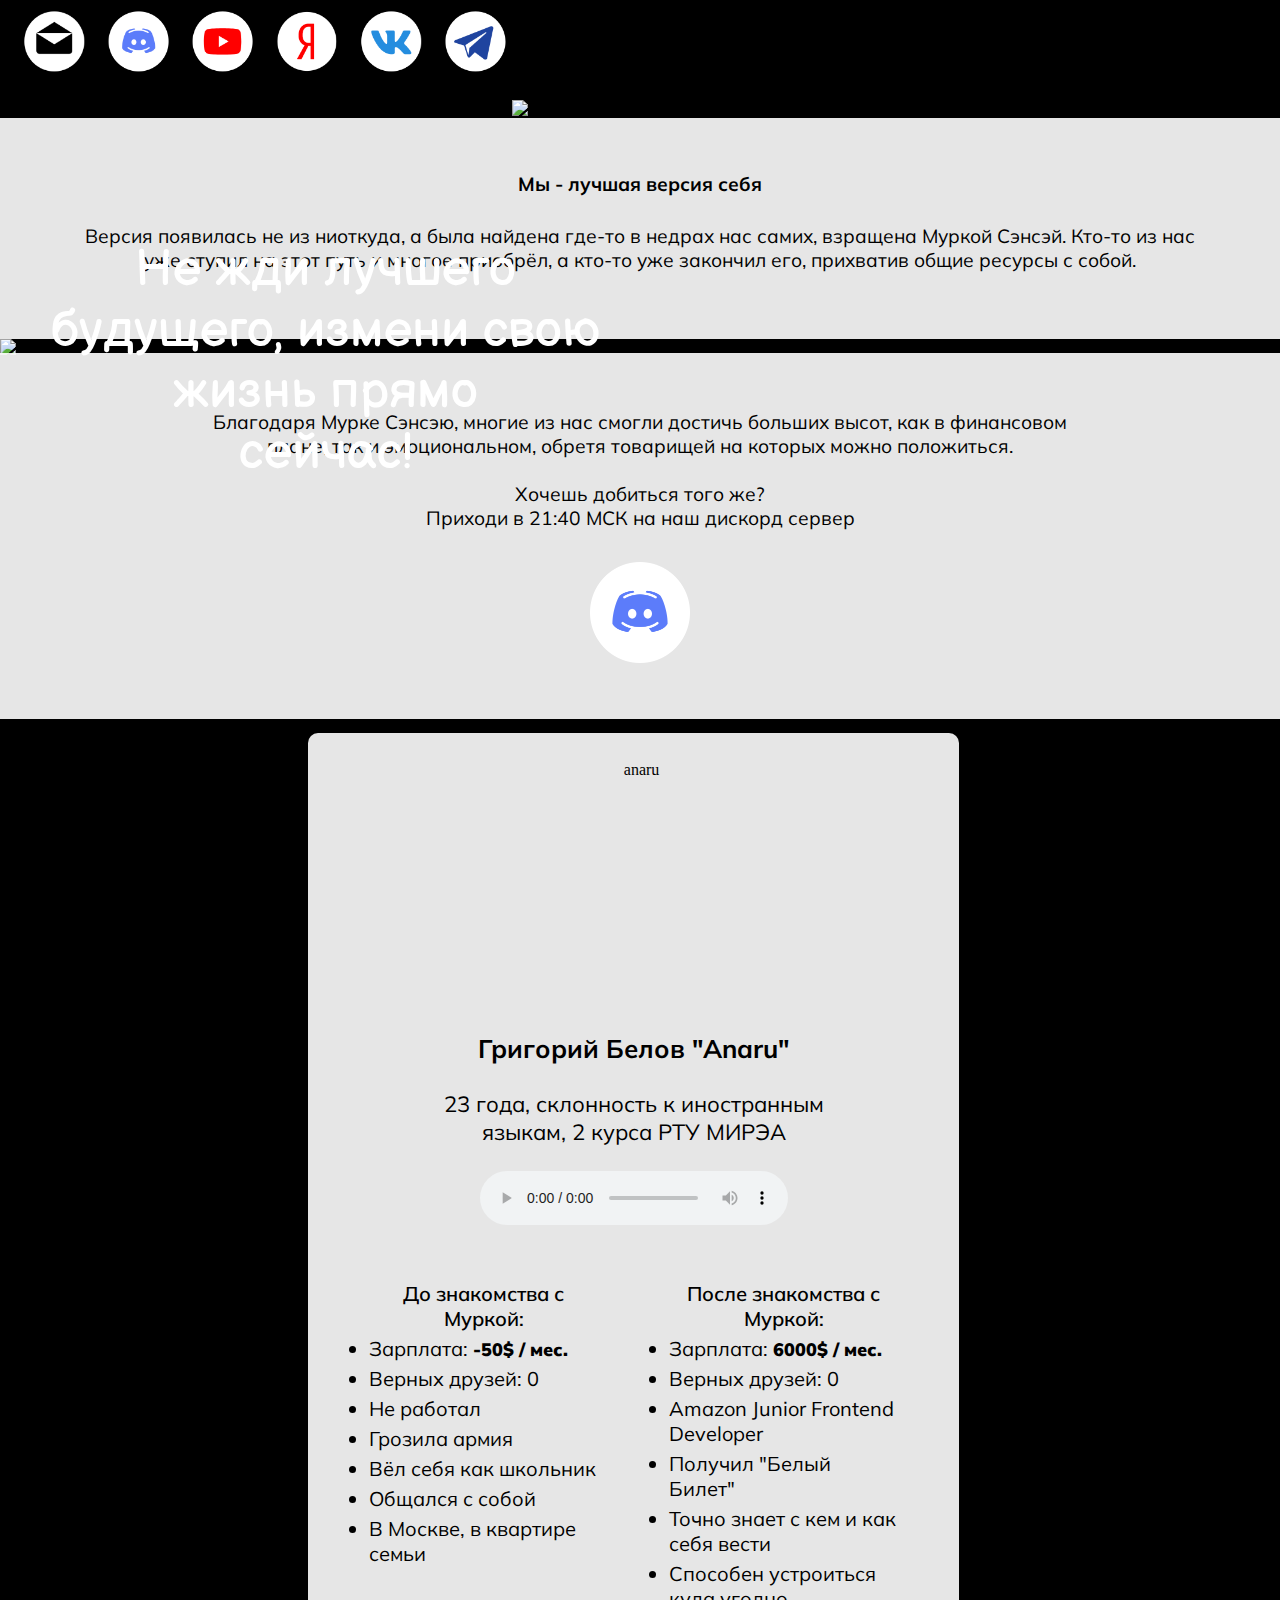
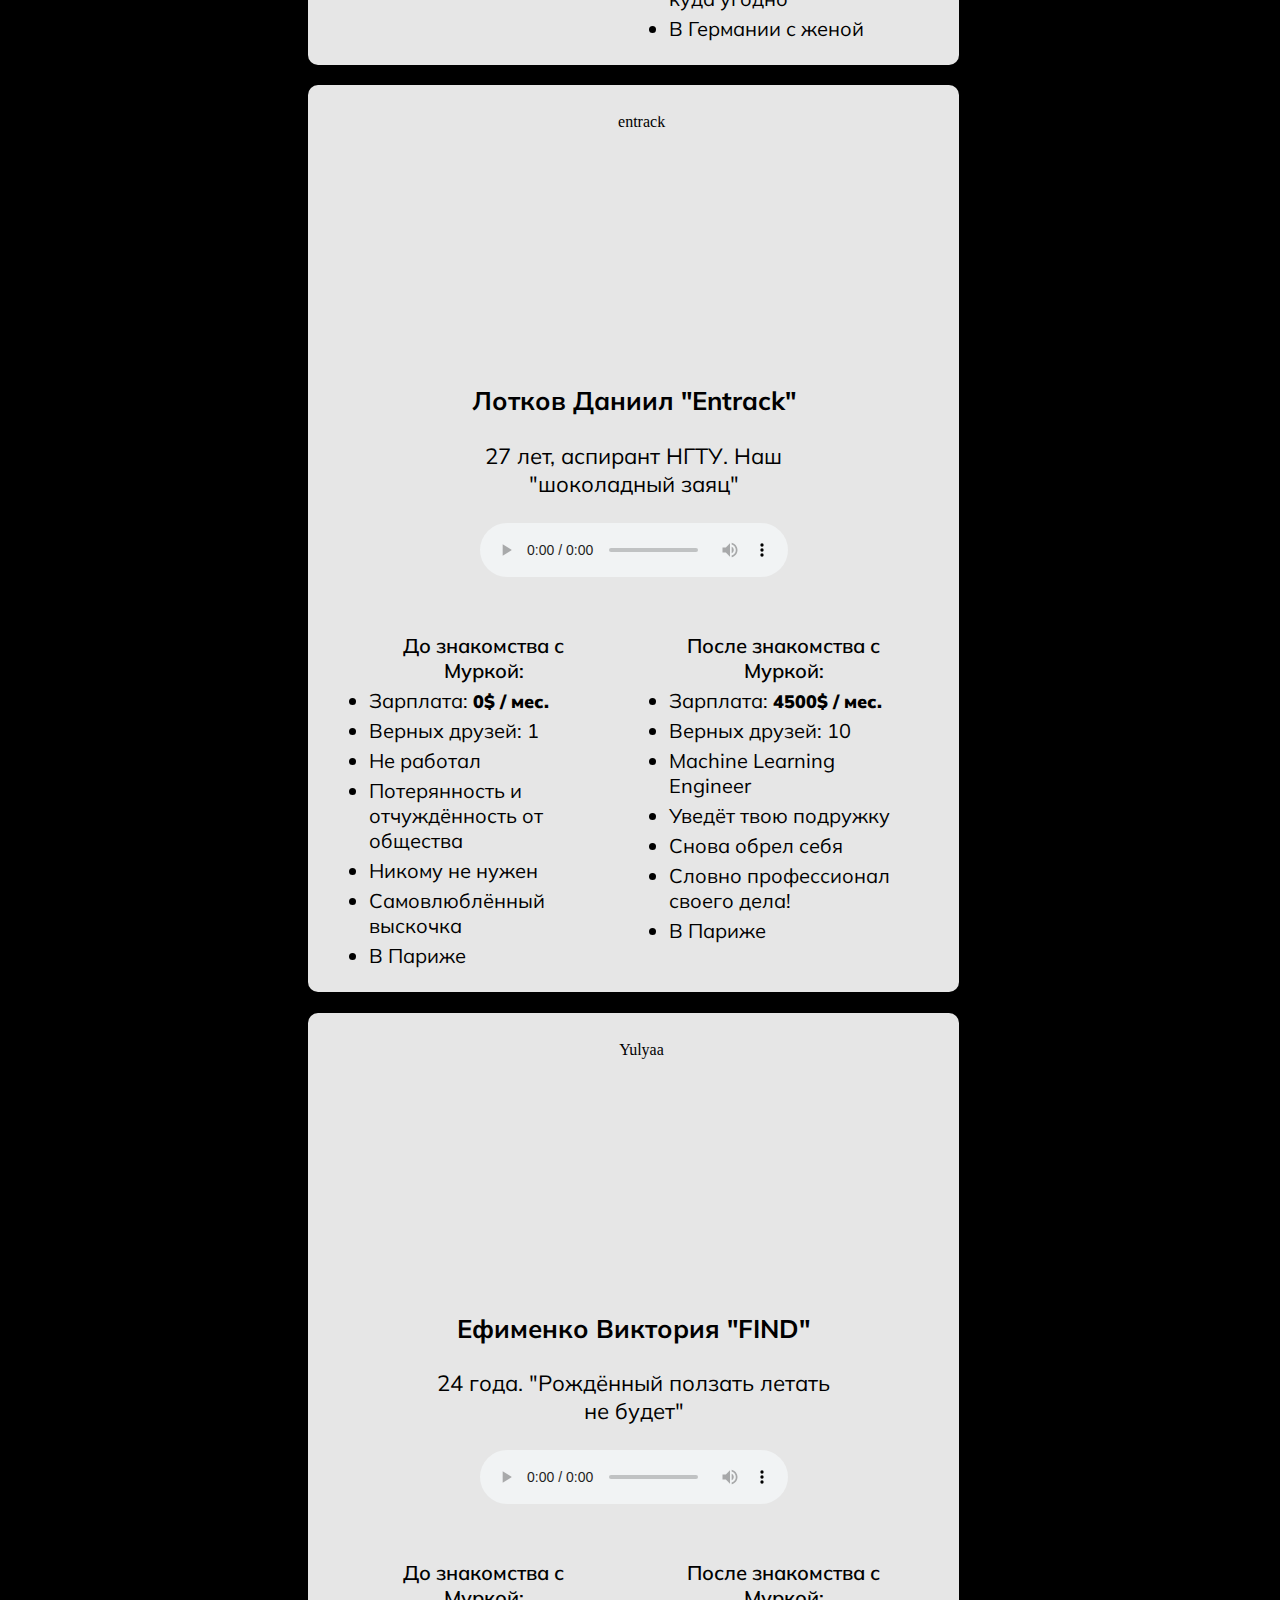
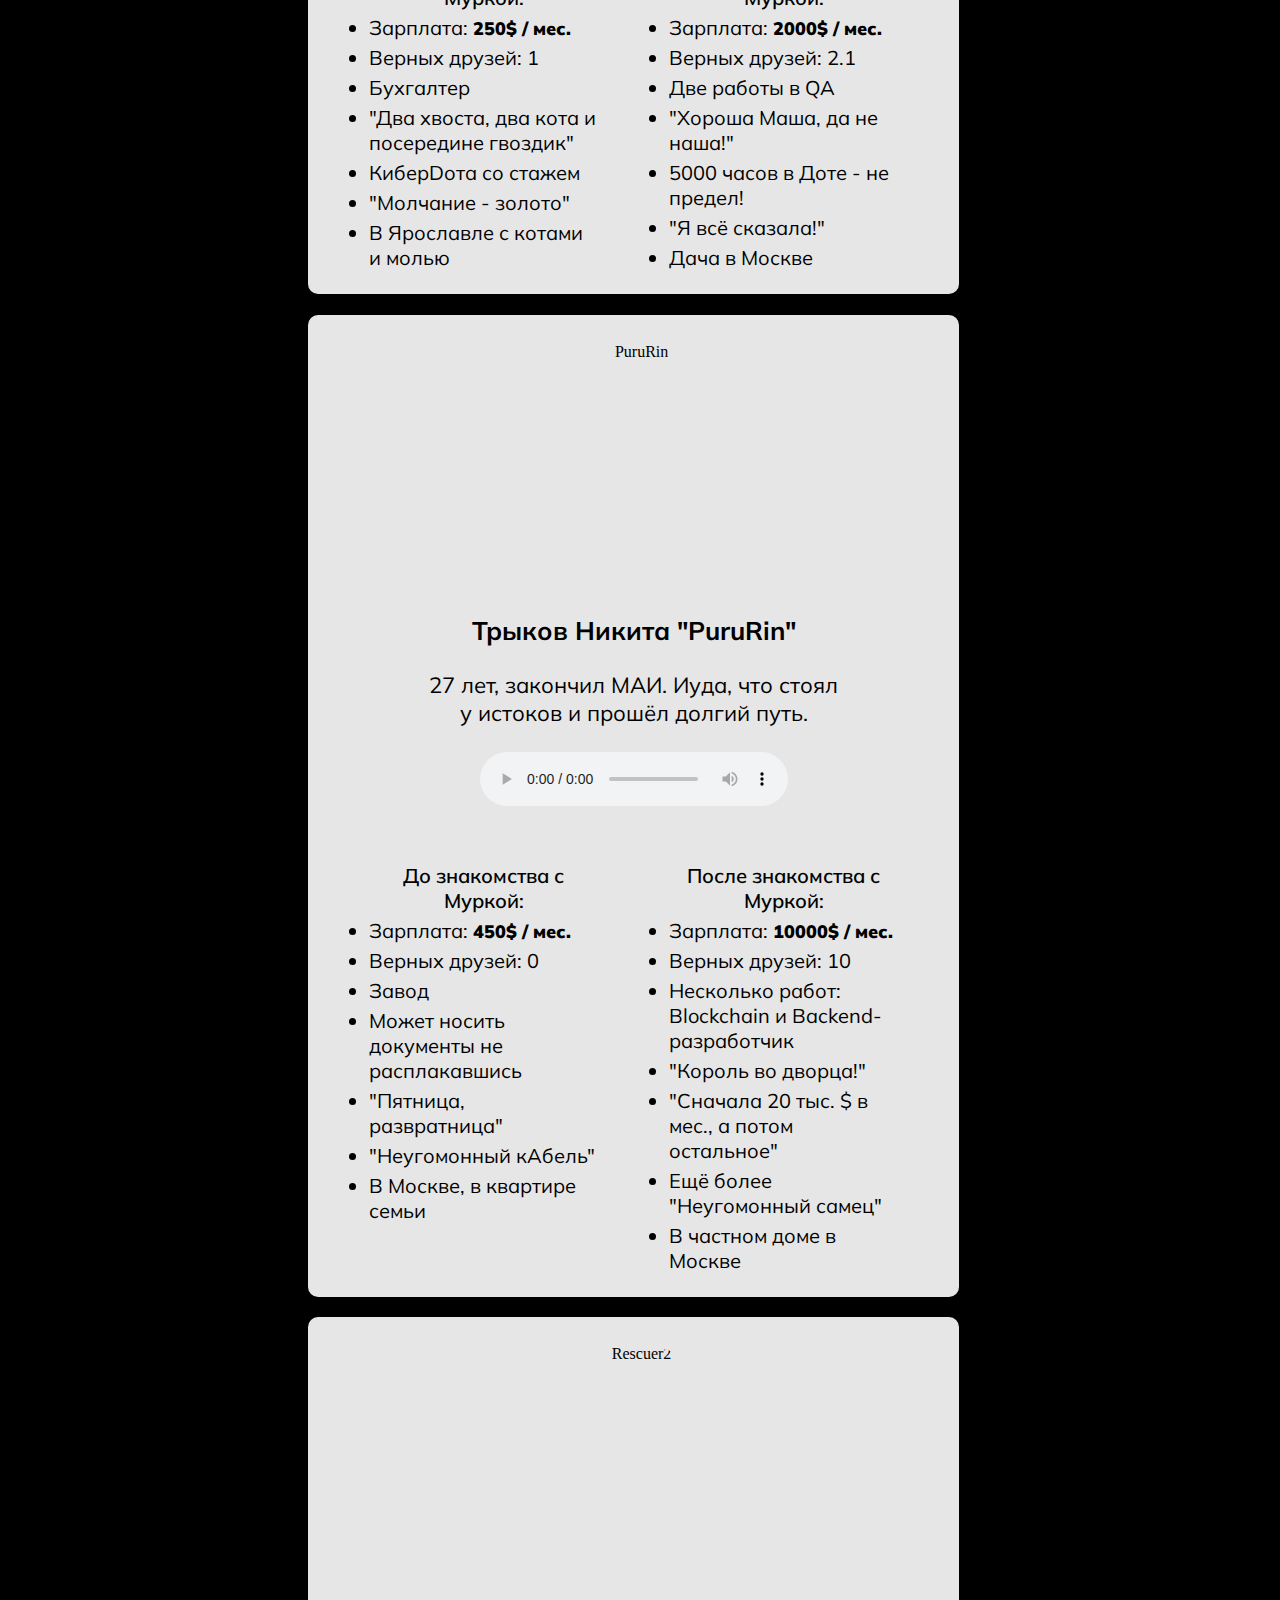
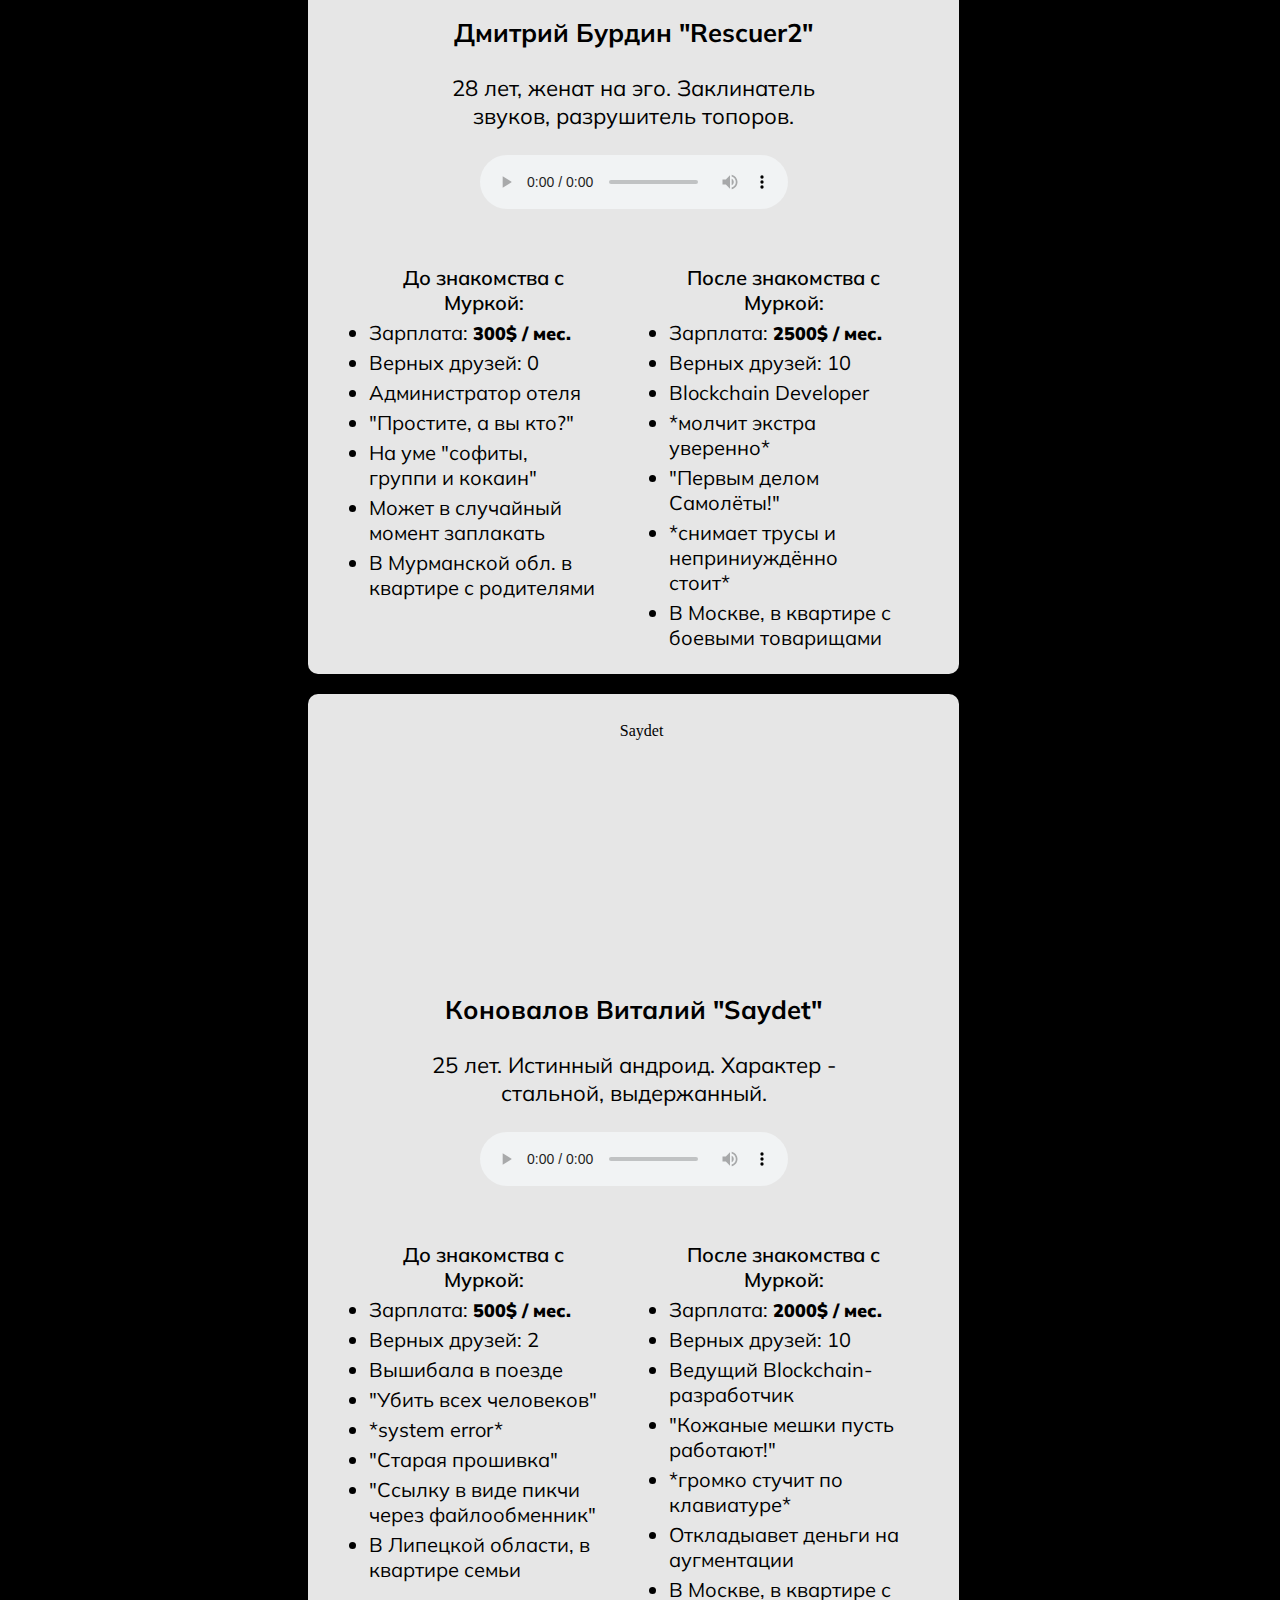
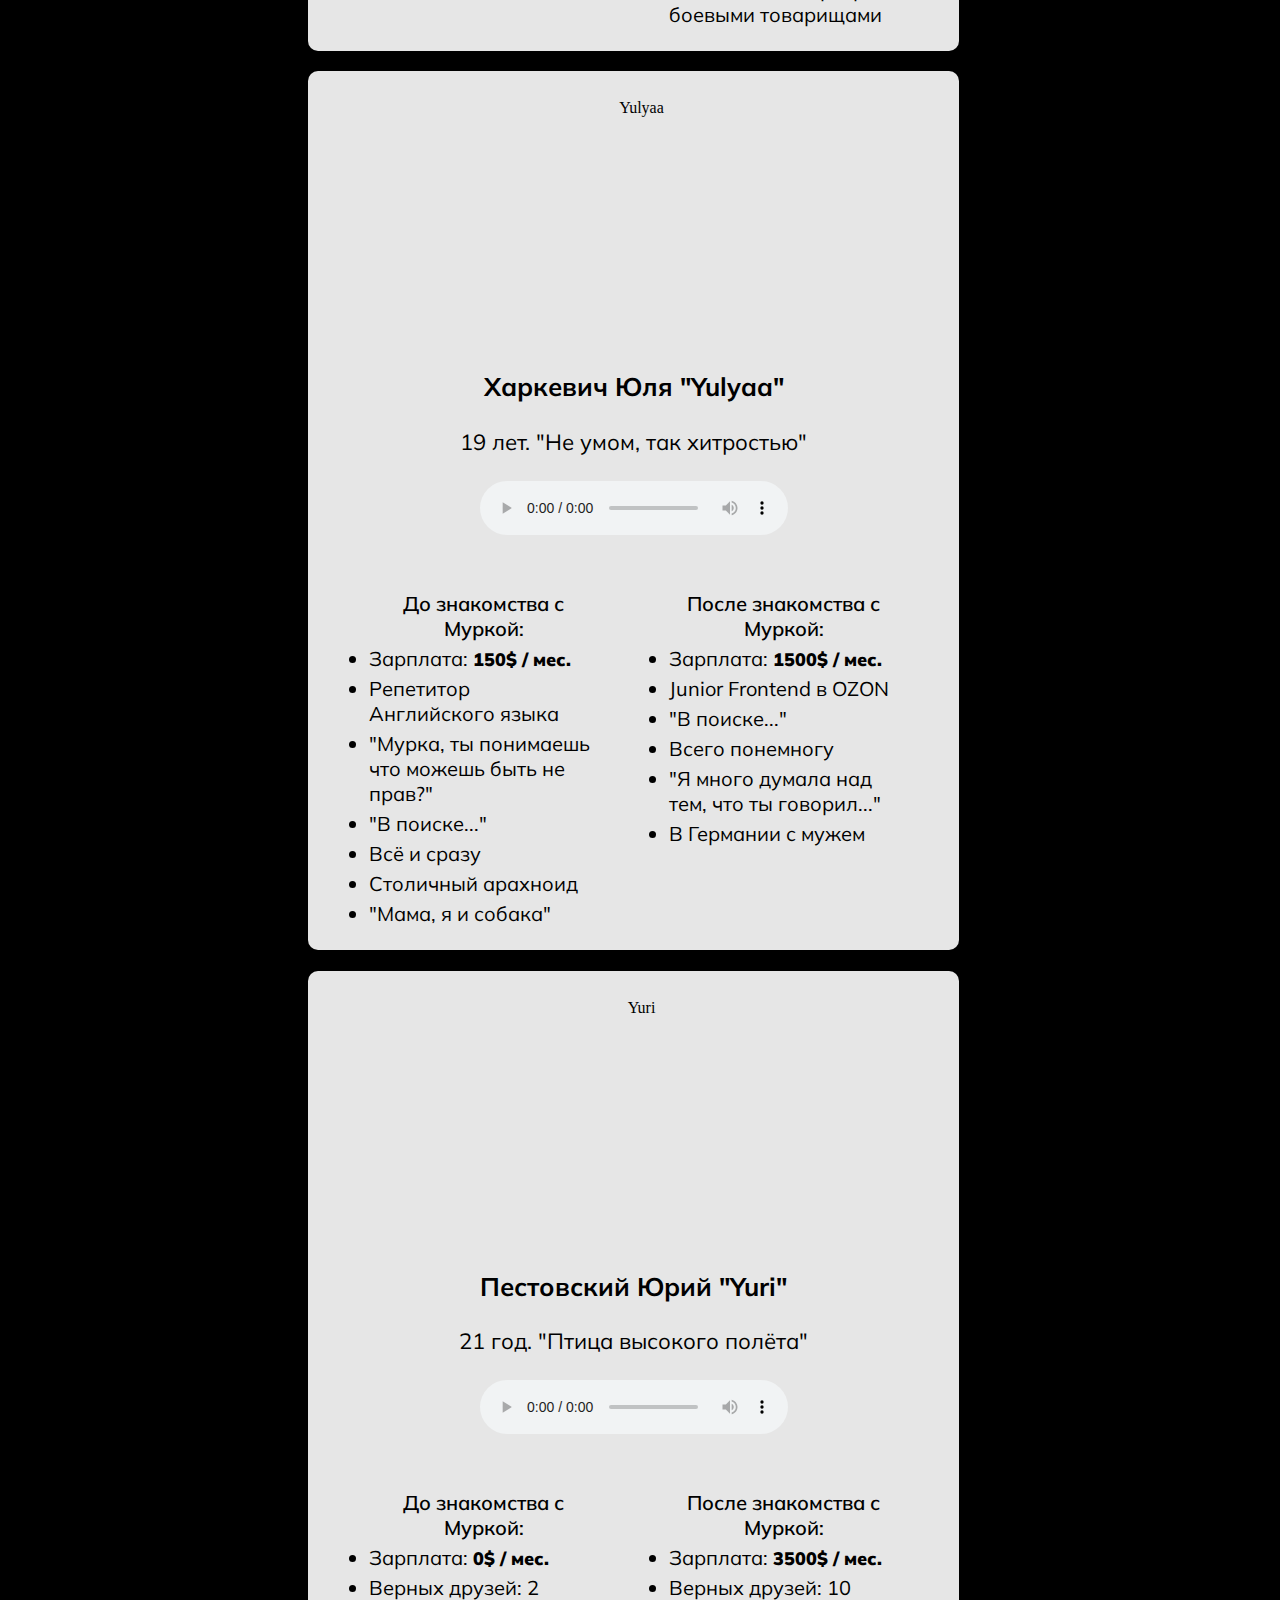
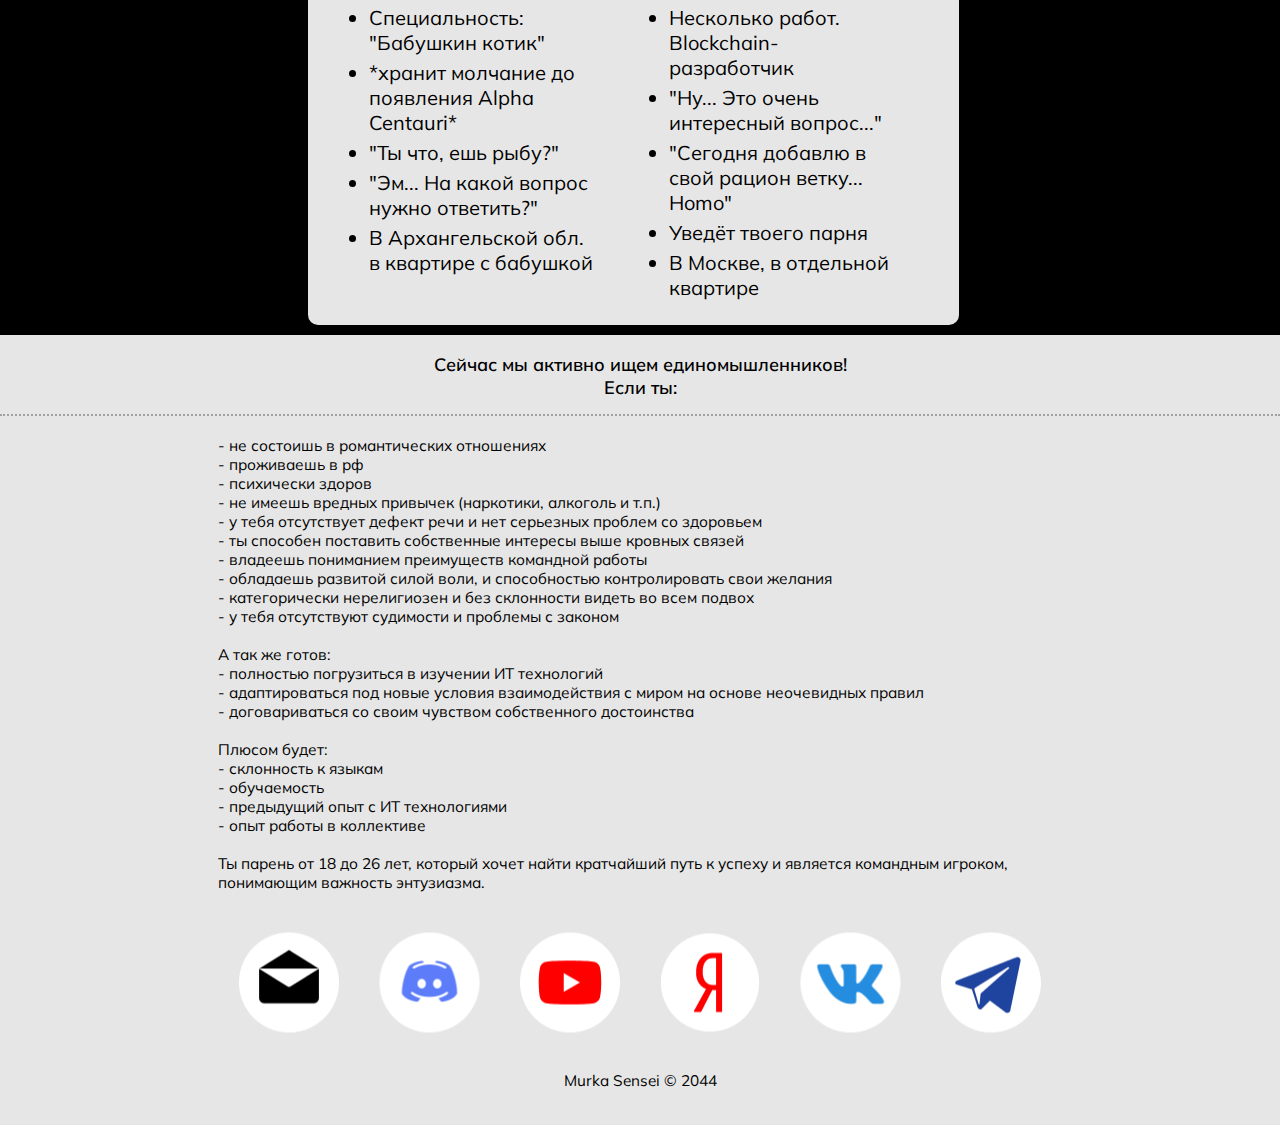
==== index.html @ 94d70f50 "initial comit" ====
<!DOCTYPE html>
<html lang="ru">

<head>
  <meta charset="utf-8">
  <meta name="viewport" content="width=device-width, initial-scale=1.0">
  <meta name="description" content="Murka Sensei">
  <title>Murka Sensei</title>
  <meta name="keywords"
    content="murka sensei, мурка сэнсэи, мурка сенсей, мурка сэнсэй, Murka, Мурка, единомышленники, кооперация">
  <meta property="og:title" content="Murka Sensei">
  <meta property="og:description" content="Ты из будущего желает помочь тебе!">
  <meta property="twitter:title" content="Murka Sensei">
  <meta property="twitter:description" content="Ты из будущего желает помочь тебе!">
  <meta name="yandex-verification" content="8be1503ec3b267fb">
  <link rel="stylesheet" type="text/css" href="styles.css">
  <link rel="stylesheet" type="text/css" href="rules.css">
  <link rel="icon" href="img/favicon Murka.png">
  <!-- Yandex.Metrika counter -->
  <script type="text/javascript">
    (function (m, e, t, r, i, k, a) {
      m[i] = m[i] || function () { (m[i].a = m[i].a || []).push(arguments) };
      m[i].l = 1 * new Date();
      for (var j = 0; j < document.scripts.length; j++) { if (document.scripts[j].src === r) { return; } }
      k = e.createElement(t), a = e.getElementsByTagName(t)[0], k.async = 1, k.src = r, a.parentNode.insertBefore(k, a)
    })
      (window, document, "script", "https://mc.yandex.ru/metrika/tag.js", "ym");

    ym(92729503, "init", {
      clickmap: true,
      trackLinks: true,
      accurateTrackBounce: true,
      webvisor: true
    });
  </script>
  <noscript>
    <div><img src="https://mc.yandex.ru/watch/92729503" style="position:absolute; left:-9999px;" alt="" /></div>
  </noscript>
  <!-- /Yandex.Metrika counter -->

</head>

<body>
  <main>
    <div class="d-flex flex-column">
      <aside class="platforms">
        <div class="links">
          &nbsp
          <a class="icon" target="_blank" href="mailto:murka.sensei@gmail.com"><img src="img/email_bw.png"
              alt="Email"></a>
          &nbsp
          <a class="icon" target="_blank" href="https://discord.gg/SgJg3DFQYk"><img src="img/discord_colored.png"
              alt="Discord"></a>
          &nbsp
          <a class="icon" target="_blank" href="https://www.youtube.com/@Murka.Sensei"><img
              src="img/Youtube_colored.png" alt="YouTube"></a>
          &nbsp
          <a class="icon" target="_blank"
            href="https://yandex.ru/search/?text=%D0%BC%D1%83%D1%80%D0%BA%D0%B0+%D1%81%D1%8D%D0%BD%D1%81%D1%8D%D0%B9"><img
              src="img/Yandex_colored.png" alt="Yandex"></a>
          &nbsp
          <a class="icon" target="_blank" href="https://vk.com/murkasensei"><img src="img/vk_colored.png"
              alt="YouTube"></a>
          &nbsp
          <a class="icon" target="_blank" href="https://t.me/Murka_Sensei_0"><img src="img/tg_colored.png"
              alt="Telegram"></a>
          &nbsp
        </div>
      </aside>
      <div class="zoning2">
        <h1 class="welcomeText">Не жди лучшего <br>будущего, измени свою <br>жизнь прямо <br><span
            class="glow">сейчас!</span></h1>
        <img class="ImgMurka" alt="Murka_Sensei"
          src="https://ia601601.us.archive.org/35/items/001-vrchat-2023-02-18-14-44-19/001_VRChat_2023-02-18_14-44-19.png">
        <article class="textAboutUs">
          <h2>Мы - лучшая версия себя</h2>
          <p>
            Версия появилась не из ниоткуда, а была найдена где-то в недрах нас самих, взращена Муркой Сэнсэй.
            Кто-то из нас уже ступил на этот путь и многое приобрёл, а кто-то уже закончил его, прихватив общие ресурсы
            с
            собой.
          </p>
        </article>
        <img alt="Murka_Sensei" class="ImgGroup"
          src="https://ia601602.us.archive.org/1/items/group-photo/group%20photo.jpg">
        <article class="textAboutUs1">
          <p style=" padding: 15%; padding-top: 0; padding-bottom: 0;">
            Благодаря Мурке Cэнсэю, многие из нас смогли достичь больших высот, как в финансовом плане, так и
            эмоциональном,
            обретя товарищей на которых можно положиться.
            <br>
            <br>
            Хочешь добиться того же?
            <br>
            Приходи в 21:40 МСК на наш дискорд сервер
          </p>
          &nbsp
          <a class="icon" target="_blank" href="https://discord.gg/SgJg3DFQYk"><img class="exceptionalIcon" style="width: 8%"
              src="img/discord_colored.png" alt="Discord logo"></a>
          &nbsp
        </article>
        <div class="flexContainer">
          <article class="ProfileBlock">
            <div class="emptySpace"></div>
            <section class="flexColumn">
              <img alt="anaru" class="profilePic"
                src="https://ia601608.us.archive.org/8/items/entrack-gif/Anaru%20gif.gif">
              <section class="profileText">
                <h3>Григорий Белов "Anaru"</h3>
                <p>23 года, склонность к иностранным языкам,
                  2 курса РТУ МИРЭА</p>
              </section>
              <section class="player">
                <audio controls>
                  <source
                    src="https://ia804700.us.archive.org/3/items/saydet-interview-full-1/Anaru%20intervew%20moments%20%281%29.mp3"
                    type="audio/mpeg">
                </audio>
                <div class="profiles_control"></div>
              </section>
            </section>
            <div class="emptySpace"></div>
            <div class="table">
              <ul class="before">
                <li style="list-style: none; font-weight: 600; text-align: center;">До знакомства с Муркой:</li>
                <li>Зарплата: <span>-50$ / мес.</span></li>
                <li>Верных друзей: 0</li>
                <li>Не работал</li>
                <li>Грозила армия</li>
                <li>Вёл себя как школьник</li>
                <li>Общался с собой</li>
                <li>В Москве, в квартире семьи</li>
              </ul>
              <ul class="after">
                <li style="list-style: none; font-weight: 600; text-align: center;">После знакомства с Муркой:</li>
                <li>Зарплата: <span>6000$ / мес.</span></li>
                <li>Верных друзей: 0</li>
                <li>Amazon Junior Frontend Developer</li>
                <li>Получил "Белый Билет"</li>
                <li>Точно знает с кем и как себя вести</li>
                <li>Способен устроиться куда угодно</li>
                <li>В Германии с женой</li>
              </ul>
            </div>
          </article>
          <article class="ProfileBlock">
            <div class="emptySpace"></div>
            <section class="flexColumn">
              <img alt="entrack" class="profilePic"
                src="https://ia801608.us.archive.org/8/items/entrack-gif/Entrack%20gif.gif">
              <section class="profileText">
                <h3>Лотков Даниил "Entrack"</h3>
                <p>27 лет, аспирант НГТУ. Наш "шоколадный заяц"</p>
              </section>
              <section class="player">
                <audio controls>
                  <source
                    src="https://ia804700.us.archive.org/3/items/saydet-interview-full-1/Entrack%20intervew%20moments%20%28full%29%20%281%29.mp3"
                    type="audio/mpeg">
                </audio>
                <div class="profiles_control"></div>
              </section>
            </section>
            <div class="emptySpace"></div>
            <div class="table">
              <ul class="before">
                <li style="list-style: none; font-weight: 600; text-align: center;">До знакомства с Муркой:</li>
                <li>Зарплата: <span>0$ / мес.</span></li>
                <li>Верных друзей: 1</li>
                <li>Не работал</li>
                <li>Потерянность и отчуждённость от общества</li>
                <li>Никому не нужен</li>
                <li>Самовлюблённый выскочка</li>
                <li>В Париже</li>
              </ul>
              <ul class="after">
                <li style="list-style: none; font-weight: 600; text-align: center;">После знакомства с Муркой:</li>
                <li>Зарплата: <span>4500$ / мес.</span></li>
                <li>Верных друзей: 10</li>
                <li>Machine Learning Engineer</li>
                <li>Уведёт твою подружку</li>
                <li>Снова обрел себя</li>
                <li>Словно профессионал своего дела!</li>
                <li>В Париже</li>
              </ul>
            </div>
          </article>
          <article class="ProfileBlock">
            <div class="emptySpace"></div>
            <section class="flexColumn">
              <img alt="Yulyaa" class="profilePic" src="https://ia904700.us.archive.org/21/items/Yulyaa/FIND.gif">
              <section class="profileText">
                <h3>Ефименко Виктория "FIND"</h3>
                <p>24 года. "Рождённый ползать летать не будет"</p>
              </section>
              <section class="player">
                <audio controls>
                  <source
                    src="https://ia601604.us.archive.org/35/items/find-interview-moments-full/FIND%20interview%20moments%20%28full%29.mp3   "
                    type="audio/mpeg">
                </audio>
                <div class="profiles_control"></div>
              </section>
            </section>
            <div class="emptySpace"></div>
            <div class="table">
              <ul class="before">
                <li style="list-style: none; font-weight: 600; text-align: center;">До знакомства с Муркой:</li>
                <li>Зарплата: <span>250$ / мес.</span></li>
                <li>Верных друзей: 1</li>
                <li>Бухгалтер</li>
                <li>"Два хвоста, два кота и посередине гвоздик"</li>
                <li>КиберDота со стажем</li>
                <li>"Молчание - золото"</li>
                <li>В Ярославле с котами и молью</li>
              </ul>
              <ul class="after">
                <li style="list-style: none; font-weight: 600; text-align: center;">После знакомства с Муркой:</li>
                <li>Зарплата: <span>2000$ / мес.</span></li>
                <li>Верных друзей: 2.1</li>
                <li>Две работы в QA</li>
                <li>"Хороша Маша, да не наша!"</li>
                <li>5000 часов в Доте - не предел!</li>
                <li>"Я всё сказала!"</li>
                <li>Дача в Москве</li>
              </ul>
            </div>
          </article>
          <article class="ProfileBlock">
            <div class="emptySpace"></div>
            <section class="flexColumn">
              <img alt="PuruRin" class="profilePic"
                src="https://ia601608.us.archive.org/8/items/entrack-gif/PuruRin%20gif.gif">
              <section class="profileText">
                <h3>Трыков Никита "PuruRin"</h3>
                <p>27 лет, закончил МАИ. Иуда, что стоял у истоков и прошёл долгий путь.</p>
              </section>
              <section class="player">
                <audio controls>
                  <source
                    src="https://ia804700.us.archive.org/3/items/saydet-interview-full-1/PuruRin%20intervew%20moments%20%28full%29%20%281%29.mp3"
                    type="audio/mpeg">
                </audio>
                <div class="profiles_control"></div>
              </section>
            </section>
            <div class="emptySpace"></div>
            <div class="table">
              <ul class="before">
                <li style="list-style: none; font-weight: 600; text-align: center;">До знакомства с Муркой:</li>
                <li>Зарплата: <span>450$ / мес.</span></li>
                <li>Верных друзей: 0</li>
                <li>Завод</li>
                <li>Может носить документы не расплакавшись</li>
                <li>"Пятница, развратница"</li>
                <li>"Неугомонный кАбель"</li>
                <li>В Москве, в квартире семьи</li>
              </ul>
              <ul class="after">
                <li style="list-style: none; font-weight: 600; text-align: center;">После знакомства с Муркой:</li>
                <li>Зарплата: <span>10000$ / мес.</span></li>
                <li>Верных друзей: 10</li>
                <li>Несколько работ: Blockchain и Backend-разработчик</li>
                <li>"Король во дворца!"</li>
                <li>"Сначала 20 тыс. $ в мес., а потом остальное"</li>
                <li>Ещё более "Неугомонный самец"</li>
                <li>В частном доме в Москве</li>
              </ul>
            </div>
          </article>
          <article class="ProfileBlock">
            <div class="emptySpace"></div>
            <section class="flexColumn">
              <img alt="Rescuer2" class="profilePic"
                src="https://ia801608.us.archive.org/8/items/entrack-gif/Rescuer2%20gif.gif">
              <section class="profileText">
                <h3>Дмитрий Бурдин "Rescuer2"</h3>
                <p>28 лет, женат на эго. Заклинатель звуков, разрушитель топоров.</p>
              </section>
              <section class="player">
                <audio controls>
                  <source
                    src="https://ia804700.us.archive.org/3/items/saydet-interview-full-1/Rescuer2%20interview%20full%20%281%29.mp3"
                    type="audio/mpeg">
                </audio>
                <div class="profiles_control"></div>
              </section>
            </section>
            <div class="emptySpace"></div>
            <div class="table">
              <ul class="before">
                <li style="list-style: none; font-weight: 600; text-align: center;">До знакомства с Муркой:</li>
                <li>Зарплата: <span>300$ / мес.</span></li>
                <li>Верных друзей: 0</li>
                <li>Администратор отеля</li>
                <li>"Простите, а вы кто?"</li>
                <li>На уме "софиты, группи и кокаин"</li>
                <li>Может в случайный момент заплакать</li>
                <li>В Мурманской обл. в квартире с родителями</li>
              </ul>
              <ul class="after">
                <li style="list-style: none; font-weight: 600; text-align: center;">После знакомства с Муркой:</li>
                <li>Зарплата: <span>2500$ / мес.</span></li>
                <li>Верных друзей: 10</li>
                <li>Blockchain Developer</li>
                <li>*молчит экстра уверенно*</li>
                <li>"Первым делом Самолёты!"</li>
                <li>*снимает трусы и неприниуждённо стоит*</li>
                <li>В Москве, в квартире с боевыми товарищами</li>
              </ul>
            </div>
          </article>
          <article class="ProfileBlock">
            <div class="emptySpace"></div>
            <section class="flexColumn">
              <img alt="Saydet" class="profilePic"
                src="https://ia801608.us.archive.org/8/items/entrack-gif/Saydet%20gif.gif">
              <section class="profileText">
                <h3>Коновалов Виталий "Saydet"</h3>
                <p>25 лет. Истинный андроид. Характер - стальной, выдержанный.</p>
              </section>
              <section class="player">
                <audio controls>
                  <source
                    src="https://ia904700.us.archive.org/3/items/saydet-interview-full-1/Saydet%20interview%20full%20%281%29.mp3"
                    type="audio/mpeg">
                </audio>
                <div class="profiles_control"></div>
              </section>
            </section>
            <div class="emptySpace"></div>
            <div class="table">
              <ul class="before">
                <li style="list-style: none; font-weight: 600; text-align: center;">До знакомства с Муркой:</li>
                <li>Зарплата: <span>500$ / мес.</span></li>
                <li>Верных друзей: 2</li>
                <li>Вышибала в поезде</li>
                <li>"Убить всех человеков"</li>
                <li>*system error*</li>
                <li>"Старая прошивка"</li>
                <li>"Ссылку в виде пикчи через файлообменник"</li>
                <li>В Липецкой области, в квартире семьи</li>
              </ul>
              <ul class="after">
                <li style="list-style: none; font-weight: 600; text-align: center;">После знакомства с Муркой:</li>
                <li>Зарплата: <span>2000$ / мес.</span></li>
                <li>Верных друзей: 10</li>
                <li>Ведущий Blockchain-разработчик</li>
                <li>"Кожаные мешки пусть работают!"</li>
                <li>*громко стучит по клавиатуре*</li>
                <li>Откладыавет деньги на аугментации</li>
                <li>В Москве, в квартире с боевыми товарищами</li>
              </ul>
            </div>
          </article>
          <article class="ProfileBlock" id="Yulyaa">
            <div class="emptySpace"></div>
            <section class="flexColumn">
              <!-- <div class="dashedLine"></div> -->
              <img alt="Yulyaa" class="profilePic" src="https://archive.org/download/Yulyaa/Yulyaa.gif">
              <!-- <div class="dashedLine"></div> -->
              <section class="profileText">
                <h3>Харкевич Юля "Yulyaa"</h3>
                <p>19 лет. "Не умом, так хитростью"</p>
              </section>
              <section class="player">
                <audio controls>
                  <source
                    src="https://ia601604.us.archive.org/35/items/find-interview-moments-full/Yulyaa%20interview%20moments%20%28full%29.mp3"
                    type="audio/mpeg">
                </audio>
                <div class="profiles_control"></div>
              </section>
            </section>
            <div class="emptySpace"></div>
            <div class="table">
              <ul class="before">
                <li style="list-style: none; font-weight: 600; text-align: center;">До знакомства с Муркой:</li>
                <li>Зарплата: <span>150$ / мес.</span></li>
                <li>Репетитор Английского языка</li>
                <li>"Мурка, ты понимаешь что можешь быть не прав?"</li>
                <li>"В поиске..."</li>
                <li>Всё и сразу</li>
                <li>Столичный арахноид</li>
                <li>"Мама, я и собака"</li>
              </ul>
              <ul class="after">
                <li style="list-style: none; font-weight: 600; text-align: center;">После знакомства с Муркой:</li>
                <li>Зарплата: <span>1500$ / мес.</span></li>
                <li>Junior Frontend в OZON</li>
                <li>"В поиске..."</li>
                <li>Всего понемногу</li>
                <li>"Я много думала над тем, что ты говорил..."</li>
                <li>В Германии с мужем</li>
              </ul>
            </div>
          </article>
          <article class="ProfileBlock" id="Yuri">
            <div class="emptySpace"></div>
            <section class="flexColumn">
              <img alt="Yuri" class="profilePic"
                src="https://ia601608.us.archive.org/8/items/entrack-gif/Yuri%20gif.gif">
              <section class="profileText">
                <h3>Пестовский Юрий "Yuri"</h3>
                <p>21 год. "Птица высокого полёта"</p>
              </section>
              <section class="player">
                <audio controls>
                  <source
                    src="https://ia904700.us.archive.org/3/items/saydet-interview-full-1/Yuri_interview_cuts%20%281%29.mp3"
                    type="audio/mpeg">
                </audio>
                <div class="profiles_control"></div>
              </section>
            </section>
            <div class="emptySpace"></div>
            <div class="table">
              <ul class="before">
                <li style="list-style: none; font-weight: 600; text-align: center;">До знакомства с Муркой:</li>
                <li>Зарплата: <span>0$ / мес.</span></li>
                <li>Верных друзей: 2</li>
                <li>Специальность: "Бабушкин котик"</li>
                <li>*хранит молчание до появления Alpha Centauri*</li>
                <li>"Ты что, ешь рыбу?"</li>
                <li>"Эм... На какой вопрос нужно ответить?"</li>
                <li>В Архангельской обл. в квартире с бабушкой</li>
              </ul>
              <ul class="after">
                <li style="list-style: none; font-weight: 600; text-align: center;">После знакомства с Муркой:</li>
                <li>Зарплата: <span>3500$ / мес.</span></li>
                <li>Верных друзей: 10</li>
                <li>Несколько работ. Blockchain-разработчик</li>
                <li>"Ну... Это очень интересный вопрос..."</li>
                <li>"Сегодня добавлю в свой рацион ветку... Homo"</li>
                <li>Уведёт твоего парня</li>
                <li>В Москве, в отдельной квартире</li>
              </ul>
            </div>
          </article>
        </div>
      </div>
      <footer class="footer">
        <h2 style="padding-left: 10%; padding-right: 10%;">Сейчас мы активно ищем единомышленников!
          <br>
          Если ты:
        </h2>
        <section class="requirements">
          <p>
            - не состоишь в романтических отношениях
            <br>
            - проживаешь в рф
            <br>
            - психически здоров
            <br>
            - не имеешь вредных привычек (наркотики, алкоголь и т.п.)
            <br>
            - у тебя отсутствует дефект речи и нет серьезных проблем со здоровьем
            <br>
            - ты способен поставить собственные интересы выше кровных связей
            <br>
            - владеешь пониманием преимуществ командной работы
            <br>
            - обладаешь развитой силой воли, и способностью контролировать свои желания
            <br>
            - категорически нерелигиозен и без склонности видеть во всем подвох
            <br>
            - у тебя отсутствуют судимости и проблемы с законом
            <br>
            <br>
            А так же готов:
            <br>
            - полностью погрузиться в изучении ИТ технологий
            <br>
            - адаптироваться под новые условия взаимодействия с миром на основе неочевидных правил
            <br>
            - договариваться со своим чувством собственного достоинства
            <br>
            <br>
            Плюсом будет:
            <br>
            - склонность к языкам
            <br>
            - обучаемость
            <br>
            - предыдущий опыт с ИТ технологиями
            <br>
            - опыт работы в коллективе
            <br>
            <br>
            Ты парень от 18 до 26 лет, который хочет найти кратчайший путь к успеху и является командным игроком,
            понимающим важность энтузиазма.
          </p>
        </section>
        <aside class="platforms2">
          &nbsp
          <a class="icon" target="_blank" href="mailto:murka.sensei@gmail.com"><img src="img/email_bw.png"
              alt="Email logo"></a>
          &nbsp
          <a class="icon" target="_blank" href="https://discord.gg/SgJg3DFQYk"><img src="img/discord_colored.png"
              alt="Discord logo"></a>
          &nbsp
          <a class="icon" target="_blank" href="https://www.youtube.com/@Murka.Sensei"><img
              src="img/Youtube_colored.png" alt="YouTube logo"></a>
          &nbsp
          <a class="icon" target="_blank"
            href="https://yandex.ru/search/?text=%D0%BC%D1%83%D1%80%D0%BA%D0%B0+%D1%81%D1%8D%D0%BD%D1%81%D1%8D%D0%B9"><img
              src="img/Yandex_colored.png" alt="Yandex logo"></a>
          &nbsp
          <a class="icon" target="_blank" href="https://vk.com/murkasensei"><img src="img/vk_colored.png"
              alt="YouTube logo"></a>
          &nbsp
          <a class="icon" target="_blank" href="https://t.me/Murka_Sensei_0"><img src="img/tg_colored.png"
              alt="Telegram logo"></a>
          &nbsp
        </aside>
        <p style="text-align: center; border: none; ">Murka Sensei © 2044</p>
      </footer>
    </div>
    <div class="zoning3"></div>
    <div class="zoning4"></div>
    <div class="zoning5"></div>
  </main>
</body>

</html>
---- styles.css ----
@charset "UTF-8";
@import url("https://fonts.googleapis.com/css2?family=Mulish&display=swap");
@import url("https://fonts.googleapis.com/css2?family=Balsamiq+Sans&display=swap");

html {
  padding: 0;
  margin: 0;
  border: none;
}

body {
  max-width: 2560px;
  min-width: 100%;
  background-color: black;
  margin: 0 auto;
  background-image: url(https://images.unsplash.com/photo-1506318137071-a8e063b4bec0?ixlib=rb-4.0.3&ixid=MnwxMjA3fDB8MHxwaG90by1wYWdlfHx8fGVufDB8fHx8&auto=format&fit=crop&w=3593&q=80);
  background-position: center center;
  background-attachment: fixed;
  background-size: 100%;
}

.ImgMurka {
  display: block;
  height: auto;
  width: 60%;
  position: relative;
  top: 0;
  left: 40%;
  padding: calc(12vw - 6vh) 0 0 0;
  z-index: -1;
}

.welcomeText {
  text-align: center;
  color: white;
  font-size: clamp(14px, 4vw, 80px);
  font-weight: 400;
  font-family: "Balsamiq Sans", cursive;
  position: absolute;
  top: clamp(3em, 4em, 7em);
  z-index: 1;
  left: 4%;
}

.welcomeText h1 {
  display: -webkit-box;
  -webkit-box-orient: vertical;
  -webkit-line-clamp: 2;
  overflow: hidden;
}

.glow {
  color: #fff;
  text-align: center;
  animation: glow 5s ease-in forwards alternate;
}

@keyframes glow {
  from {
    text-shadow: 0 0 0 #174def, 0 0rgb (0, 0, 0) fff, 0 0 0 #e6de00,
  0 0 0 #e6de00, 0 0 50px #e6de00, 0 0 60px #e6de00, 0 0 70px #e6de00;
  }

  to {
    text-shadow: 0 0 20px #fff, 0 0 30px #e6de00, 0 0 160px #174def,
    0 0 160px #e6de00, 0 0 160px #174def, 0 0 320px #e6de00, 0 0 80px #174def;
  }
}

@import url("https://fonts.googleapis.com/css2?family=Mulish&display=swap");

.textAboutUs {
  text-align: center;
  background-color: rgb(255, 255, 255, 0.9);
  padding: 3vw 1vh;
}
.textAboutUs1 {
  position: relative;
  text-align: center;
  background-color: rgb(255, 255, 255, 0.9);
  padding: 3vw 1vh;
  top: -4px;
}

.textAboutUs p {
  font-family: "Mulish", sans-serif;
  /* font-size: calc(10px + 2vw); */
  padding: 1vh 5vw;
  font-size: clamp(12px, 1.5vw, 28px);
}
.textAboutUs1 p {
  font-family: "Mulish", sans-serif;
  font-size: calc(10px + 2vw);
  padding: 1vh 5vw;
  font-size: clamp(15px, 1.5vw, 28px);
}

.textAboutUs h1 {
  font-family: Verdana, Geneva, Tahoma, sans-serif;
  font-size: clamp(18px, 2.3vw, 48px);
}
.textAboutUs1 h1 {
  font-family: Verdana, Geneva, Tahoma, sans-serif;
  font-size: clamp(18px, 2.3vw, 48px);
}

@import url("https://fonts.googleapis.com/css2?family=Mulish&display=swap");

.ProfileBlock {
  display: flex;
  text-align: center;
  border-radius: 10px;
  flex-direction: column;
  flex-wrap: nowrap;
  align-items: center;
  justify-content: center;
  background-color: rgba(255, 255, 255, 0.9);
  padding: 0 2%;
  margin: 0.8%;
  width: 97%;
}

.ProfileBlock h3 {
  font-size: clamp(14px, 2vw, 26px);
}

.btn {
  cursor: pointer;
}

.bi {
  fill: #0033db;
  filter: drop-shadow(1px 2px 1px rgb(0 0 0 / 0.4));
}

.bi:active {
  fill: #ffee00;
  filter: drop-shadow(1px 2px 1px rgb(0 0 0 / 0.1));
}

.profilePic {
  border-radius: 500px;
  width: clamp(20vh, 20vw, 18vw);
  height: clamp(20vh, 20vw, 18vw);
  padding: 10px;
}

.profilePic .block {
  background-color: #e6de00;
}

.player {
  padding: 10px;
}

.player audio {
  width: calc(20vh + 10vw);
}

.table {
  display: flex;
  justify-content: space-around;
  align-items: flex-start;
  flex-direction: row;
}

.table span {
  font-weight: 900;
  font-size: 0.9em;
}

ul li {
  list-style: disc;
  margin: 5px;
  font-size: clamp(12px, 1.8vw, 20px);
}

ul {
  font-family: "Mulish", sans-serif;
}

.profiles_control {
  display: flex;
  flex-direction: row;
  justify-content: center;
}

.flexColumn {
  display: flex;
  flex-direction: column;
  align-items: center;
  width: 40%;
}

.profileText {
  width: 150%;
  padding: 0 20px;
  font-family: "Mulish", sans-serif;
}

.profileText p {
  margin: 0;
  font-size: clamp(12px, 1.8vw, 22px);
  text-align: center;
  font-family: "Mulish", sans-serif;
}

.block {
  width: 300px;
  height: 100px;
  background-color: #ffee00;
}

.footer {
  font-family: "Mulish", sans-serif;
  text-align: center;
  flex-direction: column;
  background-color: rgb(255 255 255 / 90%);
  position: absolute;
  width: 100%;
  /* min-width: 500px; */
}

.footer span {
  font-weight: 900;
}

.footer h3,
h2,
ul,
a {
  font-family: "Mulish", sans-serif;
  font-size: clamp(18px, 1.5vw, 38px);
}

.footer ul {
  text-align: left;
  border-top: rgba(0, 0, 0, 0.297) 2px dotted;
  border-bottom: rgba(0, 0, 0, 0.297) 2px dotted;
  padding: 0 calc(4vh + 5vw) 0 30%;
}

.footer p {
  font-size: clamp(15px, 1.2vw, 18px);
  text-align: left;
  border-top: rgba(0, 0, 0, 0.297) 2px dotted;
  padding: 0 17%;
  padding-top: 20px;
  padding-bottom: 20px;
}

.footer h2 {
  font-weight: 600;
  font-size: clamp(16px, 2vh, 30px);
  margin: 2vh 0 0 0;
}

.footer h3 {
  font-size: clamp(10px, 2vh, 28px);
  font-weight: 400;
}

.emailMurka3 {
  text-align: center;
  position: absolute;
}

.emailMurka3 a {
  text-shadow: 0 0 10px rgb(255 255 255 / 50%);
  color: #ffffff;
  font-family: "Mulish", sans-serif;
  font-weight: 900;
  text-transform: uppercase;
  font-size: 3vh;
}

@import url("https://fonts.googleapis.com/css2?family=Mulish&display=swap");

.textBlock2 {
  display: flex;
  text-align: center;
  flex-direction: column;
  padding: 10px 10px;
  background-color: rgba(255, 255, 255, 1);
  width: 100%;
  min-width: 800px;
  height: 1000px;
  position: relative;
  flex-wrap: nowrap;
  align-content: center;
  justify-content: space-around;
  border-radius: 10px;
  align-items: center;
}

.btn {
  cursor: pointer;
}

.bi {
  fill: #0033db;
  filter: drop-shadow(1px 2px 1px rgb(0 0 0 / 0.4));
}

.bi:active {
  fill: #ffee00;
  filter: drop-shadow(1px 2px 1px rgb(0 0 0 / 0.1));
}

.player {
  padding: 10px 10px;
}

ul li {
  list-style: disc;
  margin: 5px;
}

ul p {
  text-align: center;
  font-size: clamp(14px, 1.2vw, 22px);
  font-weight: 800;
}

ul {
  font-family: "Mulish", sans-serif;
}

.btn2:active {
  background-color: #0033db;
  color: white;
}

.profiles_control {
  display: flex;
  flex-direction: row;
  justify-content: center;
}

.flexColumn {
  display: flex;
  flex-direction: column;
  align-items: center;
  width: 70%;
}

.profileText {
  width: 100%;
  padding: 5px 5px;
}

.profileText p {
  margin: 10px 0;
}

.ImgGroup {
  position: relative;
  z-index: -2;
  margin: 0 auto;
  width: 100%;
}

.flexContainer {
  /* padding: 20px; */
  position: relative;
  display: flex;
  flex: 0 0 100%;
  flex-wrap: wrap;
  justify-content: center;
  flex-direction: row;
  align-content: center;
  align-items: stretch;
  width: 99%;
  /* margin: 0 auto; */
}

.block-1 {
  display: flex;
  flex-direction: column;
  height: 0;
  gap: 0;
}

.block-2 {
  display: flex;
  flex-direction: column;
  height: 0;
  gap: 0;
}

.box-1 {
  display: flex;
  justify-content: center;
  align-items: center;
  flex-grow: 1;
  flex-basis: 100px;
  border: 2px solid black;
  background-color: #ffee00;
}

.box-2 {
  display: flex;
  justify-content: center;
  align-items: center;
  flex-grow: 1;
  flex-basis: 100px;
  border-radius: 10px;
  background-color: #ffee00;
}

.box-3 {
  display: flex;
  justify-content: center;
  align-items: center;
  flex-grow: 1;
  flex-basis: 100px;
  background-color: #c1c1c1;
  background-color: #ffee00;
}

.emailMurka2 {
  width: 60%;
  position: relative;
  align-content: center;
  justify-content: space-around;
}

.emailMurka2 a {
  color: #ffffff;
  text-shadow: 0 0 10px rgb(255, 255, 255, 0.5);
  color: #ffffff;
  background: #333333;
  font-weight: 300;
}

.zoning4 {
  display: flex;
  justify-content: center;
  height: 0;
}

.after,
.before {
  padding: 0 1vh;
  width: 40%;
  text-align: left;
}

.zoning5 {
  height: 50px;
}

.links {
  display: inline-flex;
  flex-direction: row;
  align-items: stretch;
  align-content: center;
  justify-content: space-between;
  flex-wrap: nowrap;
  padding: 3vw;
}

.platforms2 {
  display: inline-flex;
  flex-direction: row;
  position: relative;
  align-items: flex-end;
  justify-content: center;
  flex-wrap: nowrap;
  padding: calc(10vh - 5vw) 0;
  top: 0;
}

.platforms {
  height: 0;
}

.icon {
  padding: 0 3vw;
}

.textBlockSpan {
  text-align: center;
  font-family: "Mulish", sans-serif;
  font-size: calc(10px + 2vw);
  padding: 1vh 5vw;
  font-size: clamp(16px, 1.7vw, 28px);
  font-weight: 800;
}

.emptySpace {
  width: 100px;
  height: 2vh;
}

/* .exceptionalIcon {
} */
---- rules.css ----
@media (max-width: 400px) {
  .welcomeText {
    left: 3%;
  }

  .exceptionalIcon {
    transform: scale(2.5);
    padding: 10%;
  }

  .platforms {
    transform: scale(0.15);
    width: 5%;
    height: 0;
  }

  .platforms2 {
    transform: scale(0.2);
    width: 0;
    height: 0;
  }
}

@media (min-width: 400px) and (max-width: 600px) {
  .welcomeText {
    left: 3%;
  }

  .exceptionalIcon {
    transform: scale(2);

    padding: 2.5%;
  }

  .platforms {
    transform: scale(0.2);
    width: 5%;
    height: 0;
  }

  .platforms2 {
    transform: scale(0.2);
    width: 0;
    height: 0;
  }
}

@media (min-width: 601px) and (max-width: 768px) {
  .exceptionalIcon {
    transform: scale(2);
    padding: 2%;
  }

  .platforms {
    transform: scale(0.2);
    width: 0;
    height: 0;
  }

  .platforms2 {
    transform: scale(0.3);
    width: 0;
    top: 3vh;
    padding: 3vh;
    height: 0;
  }
}

@media (min-width: 769px) and (max-width: 1104px) {
  .exceptionalIcon {
    transform: scale(1);

    padding: 1%;
  }

  .ProfileBlock {
    max-width: 600px;
  }

  .platforms {
    transform: scale(0.3);
    width: 0;
    height: 0;
  }

  .platforms2 {
    transform: scale(0.3);
    top: 3vh;
    padding: 3vh;
    width: 0;
    height: 0;
  }
}

@media (min-width: 1104px) and (max-width: 1200px) {
  .exceptionalIcon {
    transform: scale(1);

    padding: 1%;
  }

  .ProfileBlock {
    max-width: 600px;
  }

  .platforms {
    transform: scale(0.3);
    width: 0;
    height: 0;
  }

  .platforms2 {
    transform: scale(0.3);
    width: 0;
    height: 0;
  }
}

@media (min-width: 1201px) and (max-width: 1280px) {
  .exceptionalIcon {
    transform: scale(1);

    padding: 1%;
  }

  .ProfileBlock {
    max-width: 600px;
  }

  .platforms {
    transform: scale(0.3);
    width: 0;
    height: 0;
  }

  .platforms2 {
    transform: scale(0.5);
    width: 0;
    height: 0;
    top: 6vh;
    padding: 6vh;
  }

  .footer {
    min-width: 600px;
  }
}

@media (min-width: 1281px) and (max-width: 1980px) {
  .exceptionalIcon {
    transform: scale(1);

    padding: 1%;
  }

  .ProfileBlock {
    max-width: 600px;
  }

  .platforms {
    transform: scale(0.3);
    width: 0;
    height: 0;
  }

  .platforms2 {
    transform: scale(0.5);
    width: 0;
    height: 0;
    top: 6vh;
    padding: 6vh;
  }

  .footer {
    min-width: 600px;
  }
}

@media (min-width: 1981px) {
  .exceptionalIcon {
    transform: scale(1);

    padding: 1%;
  }

  .ProfileBlock {
    max-width: 600px;
  }

  .platforms {
    transform: scale(0.3);
    width: 0;
    height: 0;
  }

  .platforms2 {
    transform: scale(0.5);
    width: 0;
    height: 0;
  }
}
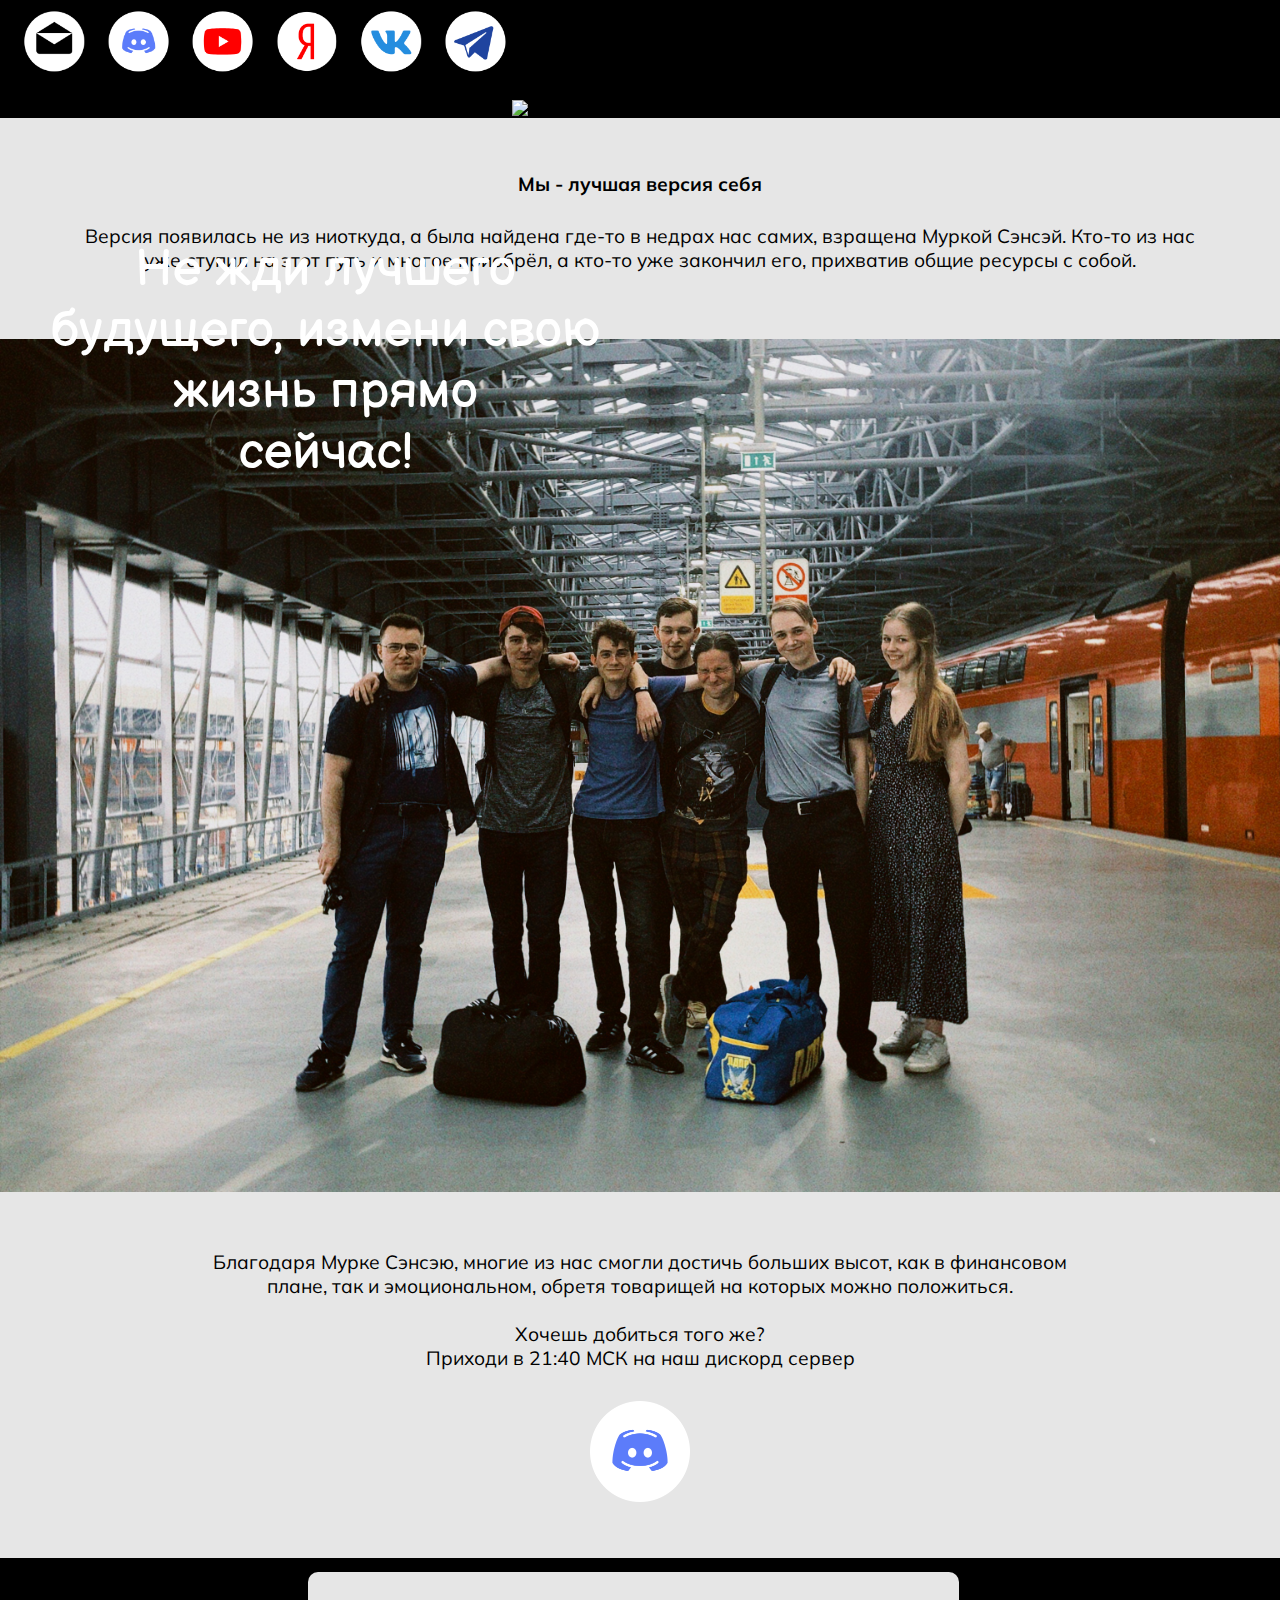
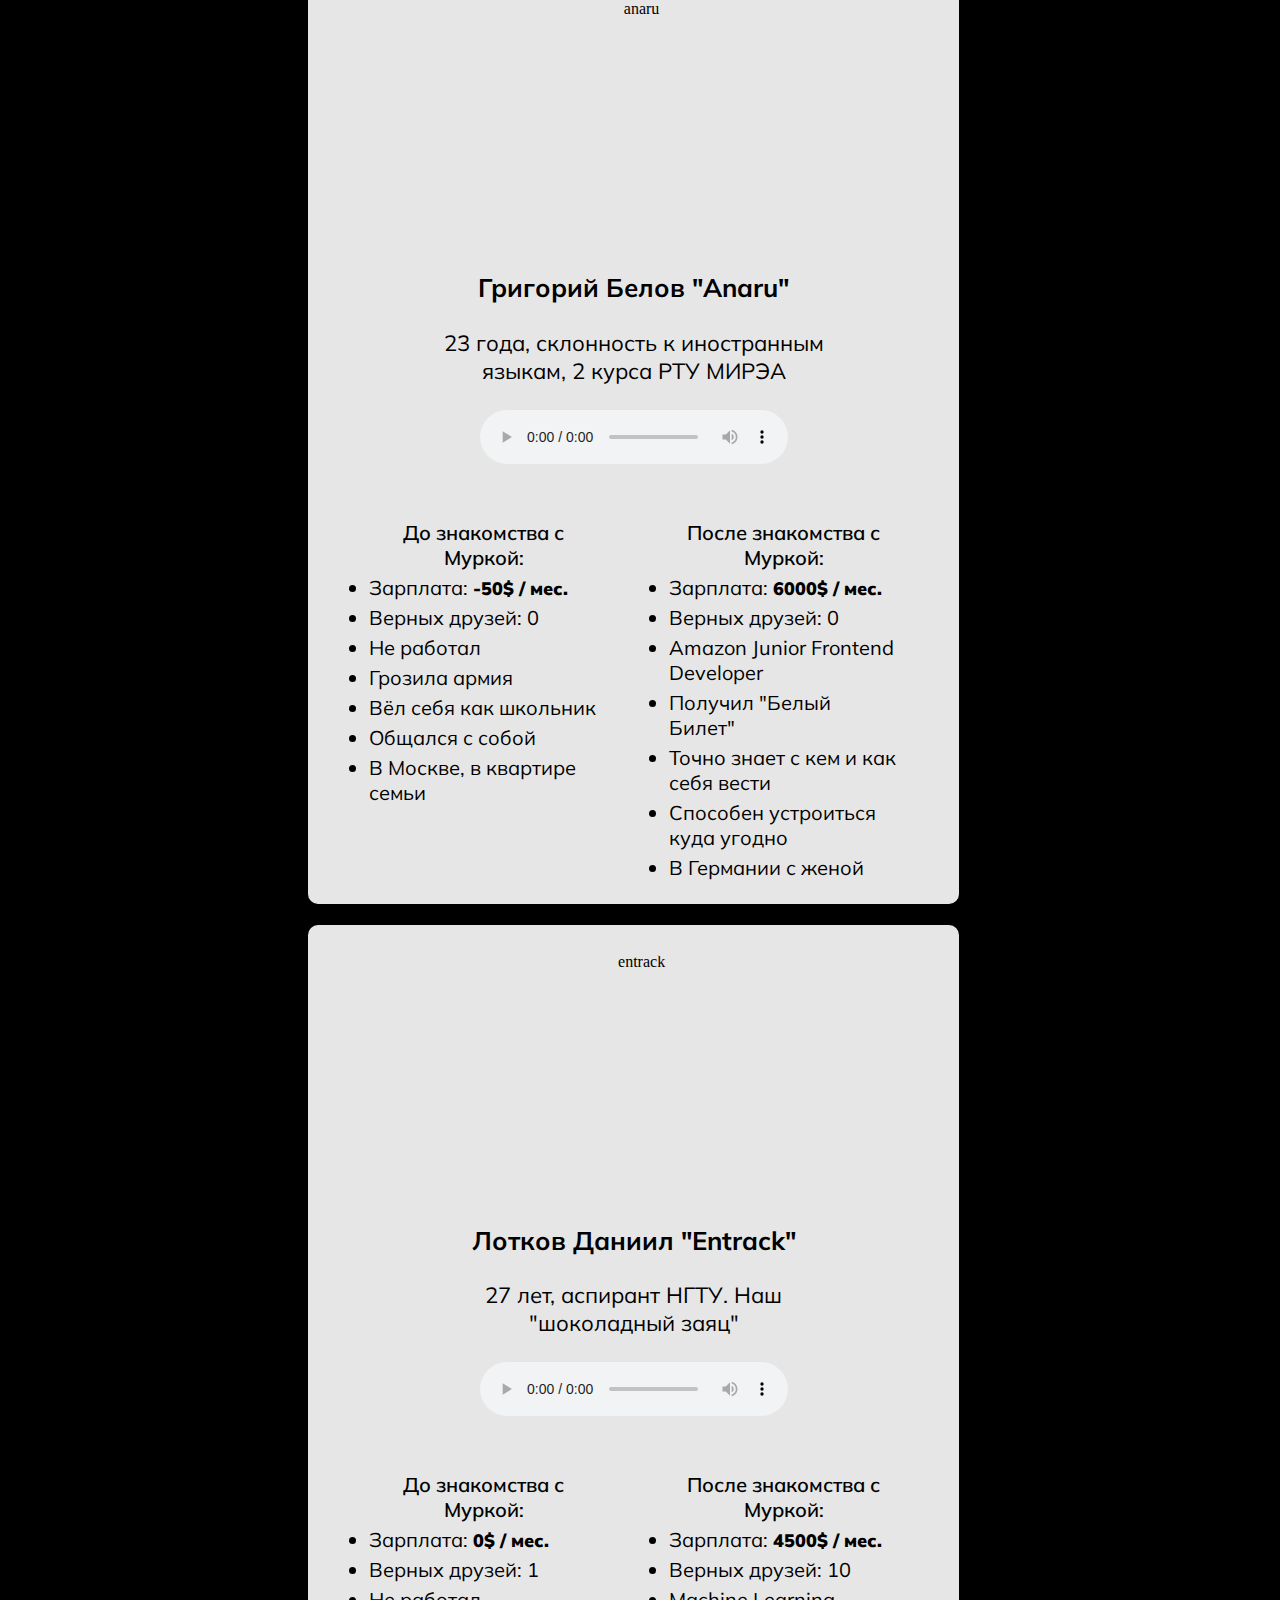
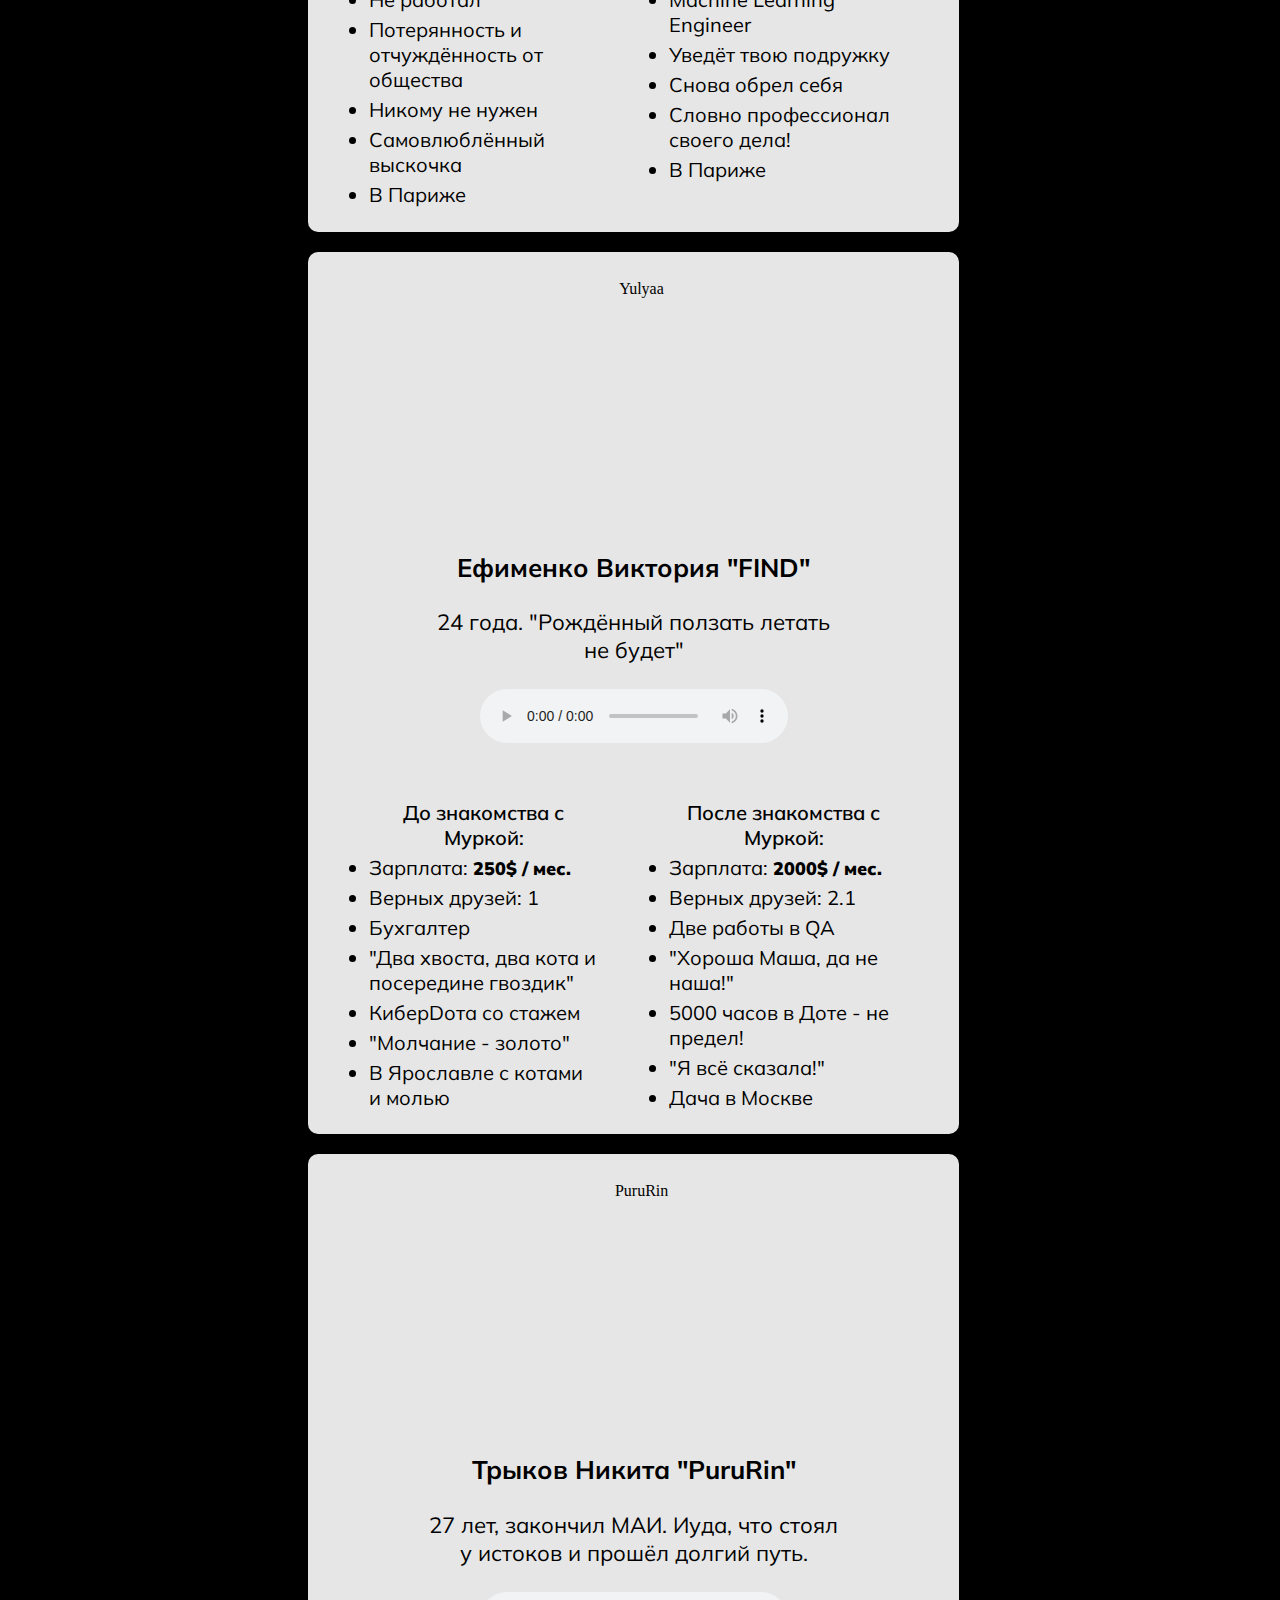
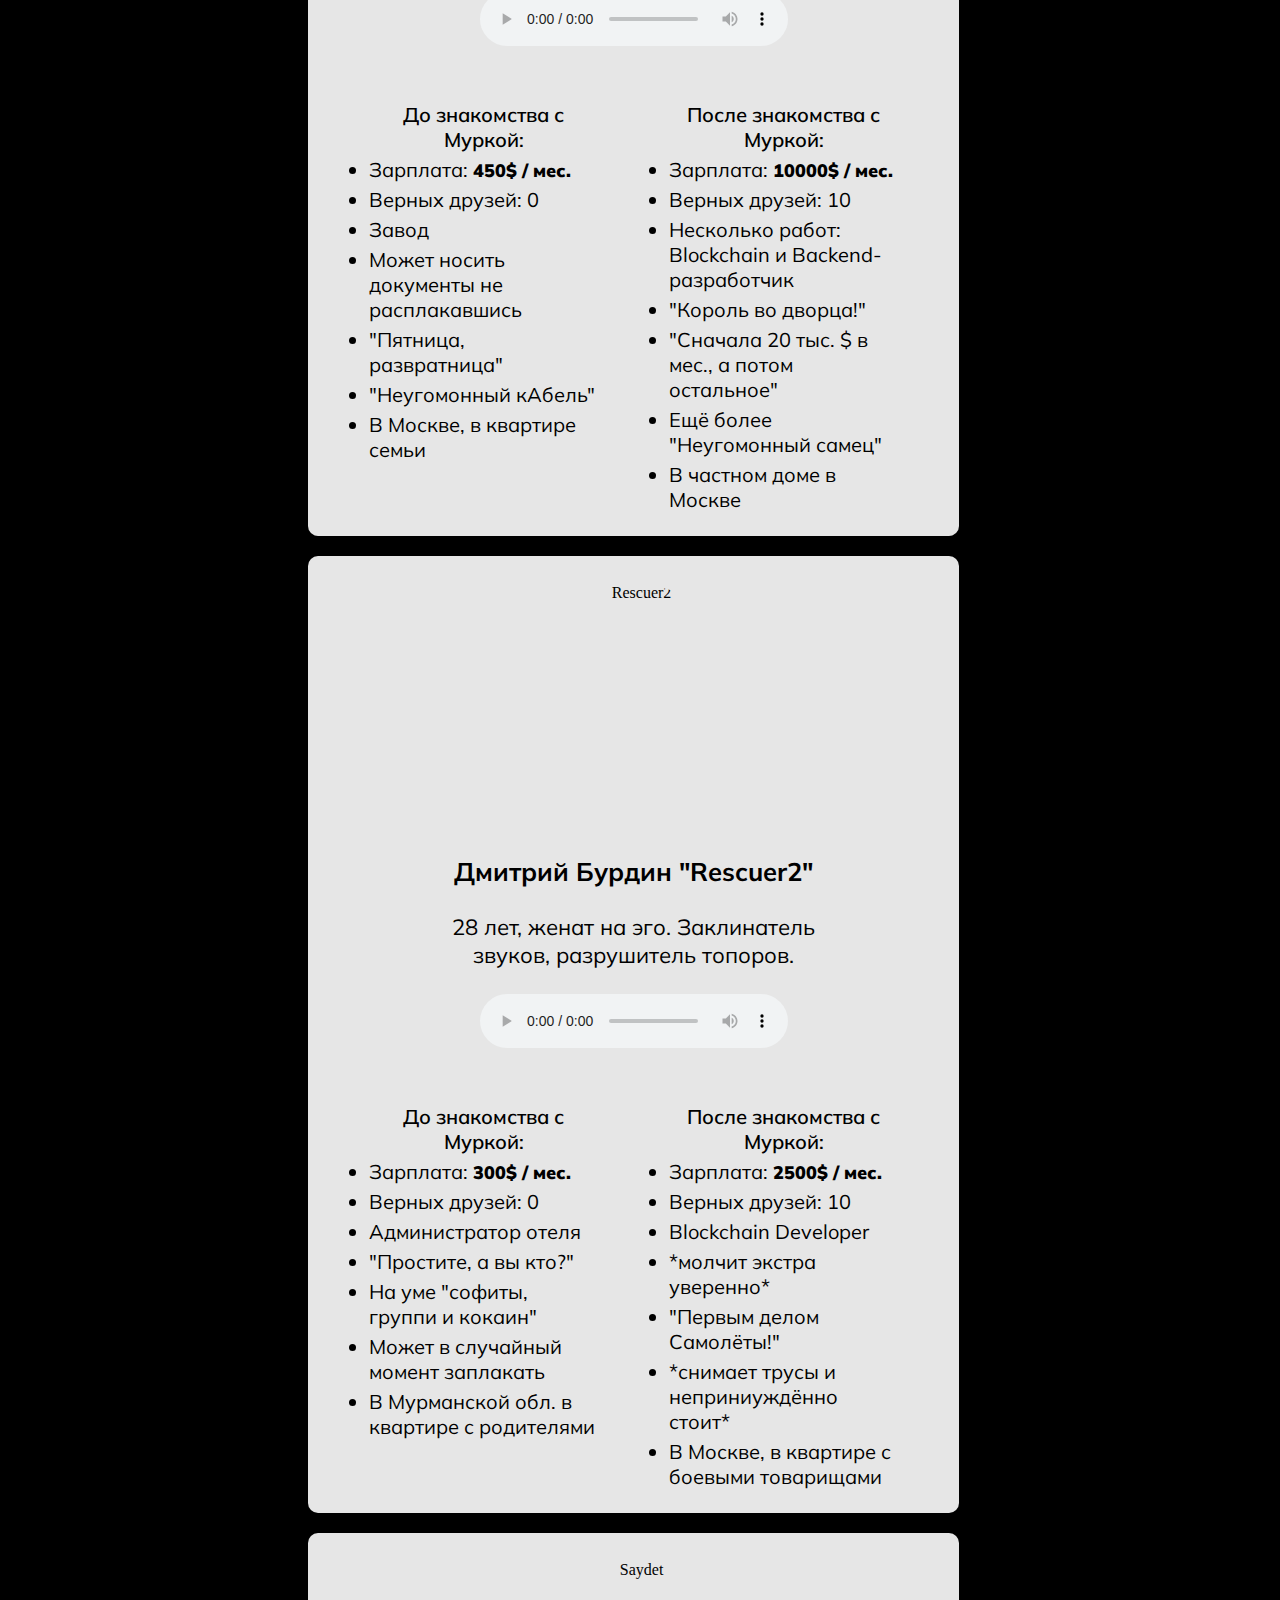
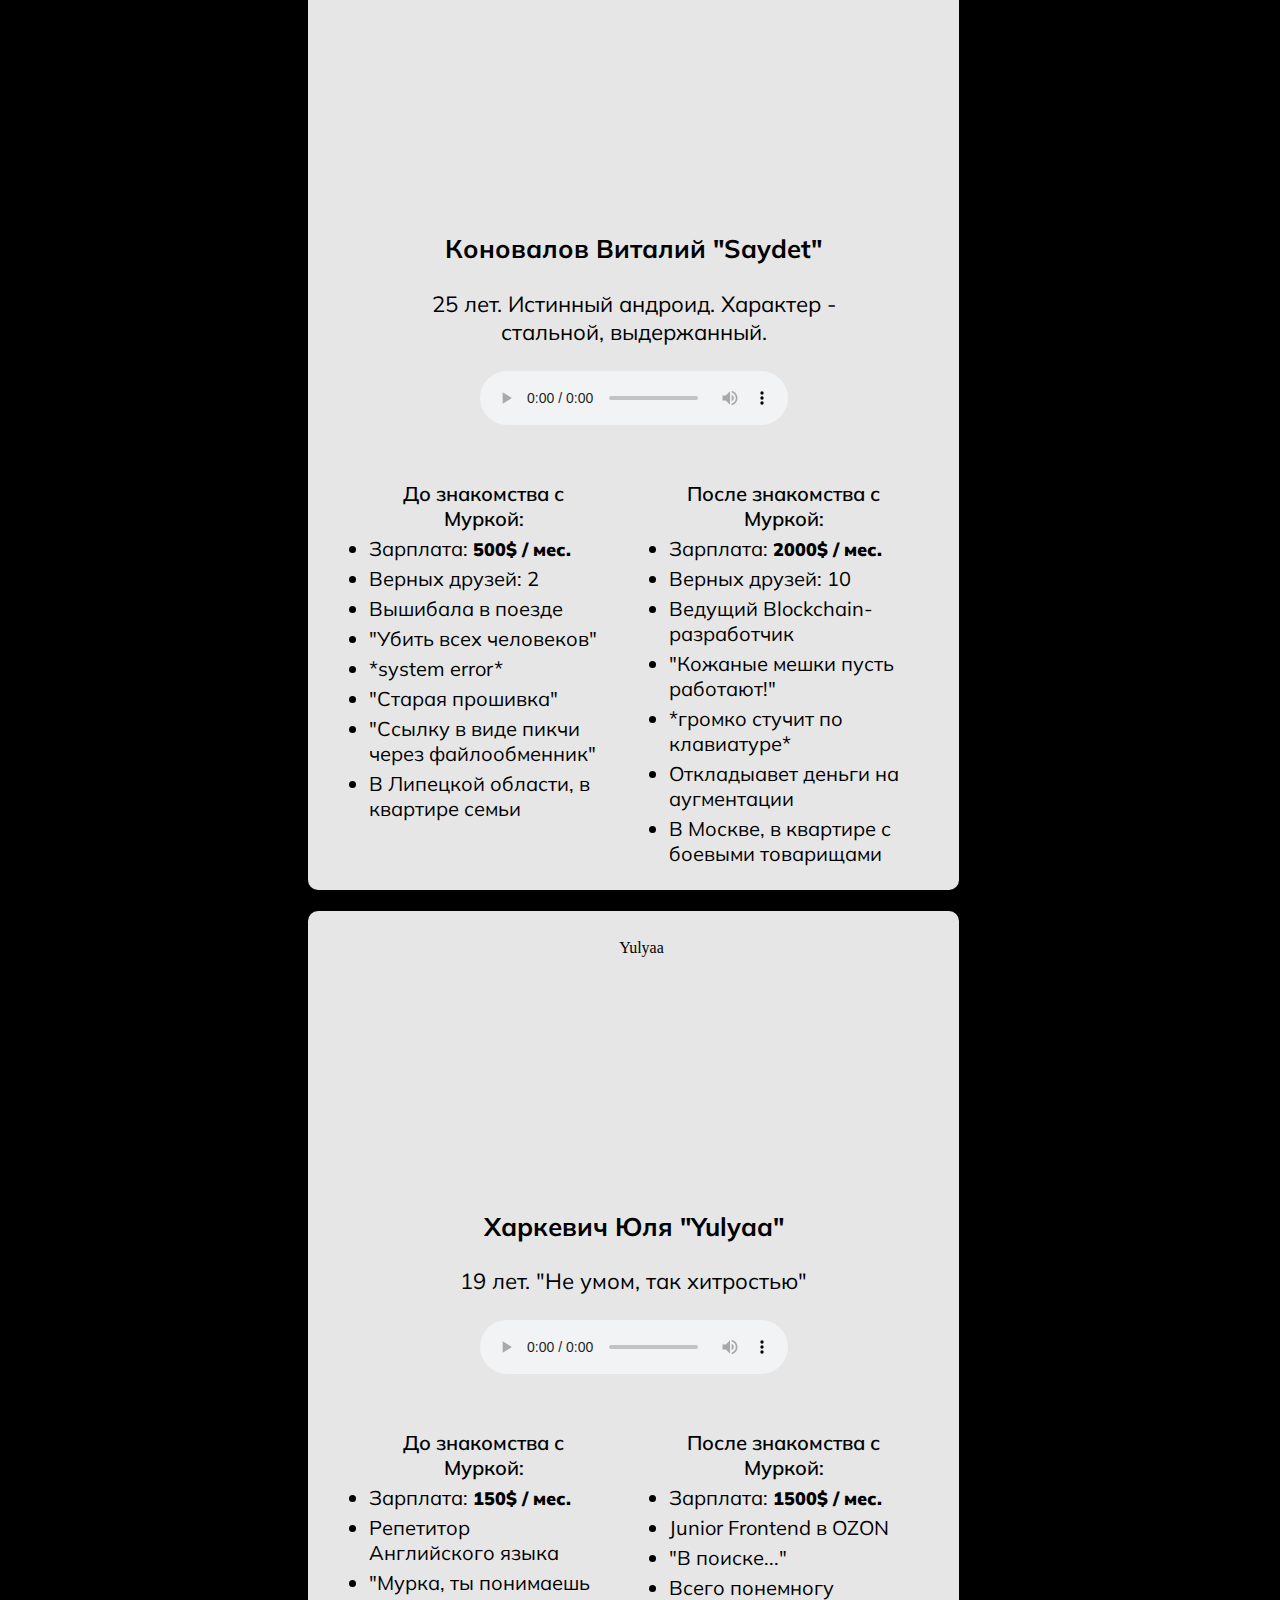
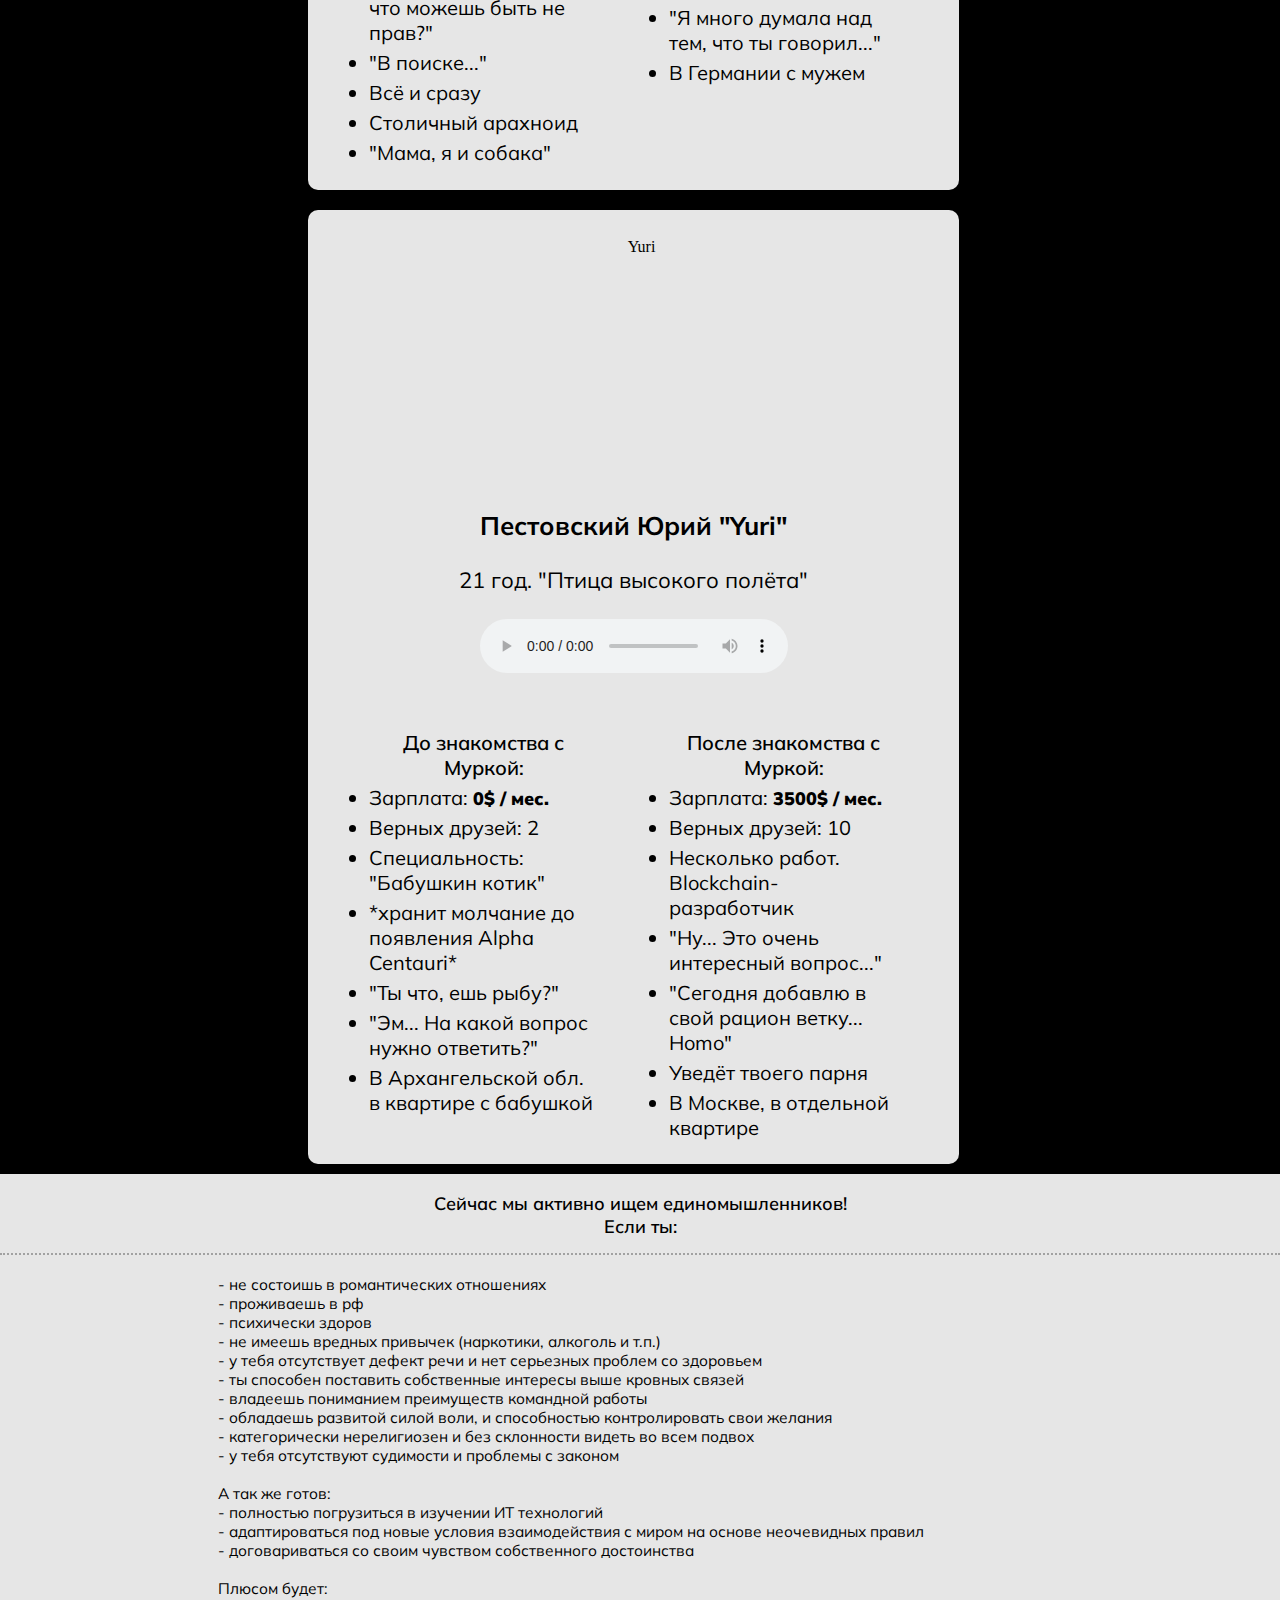
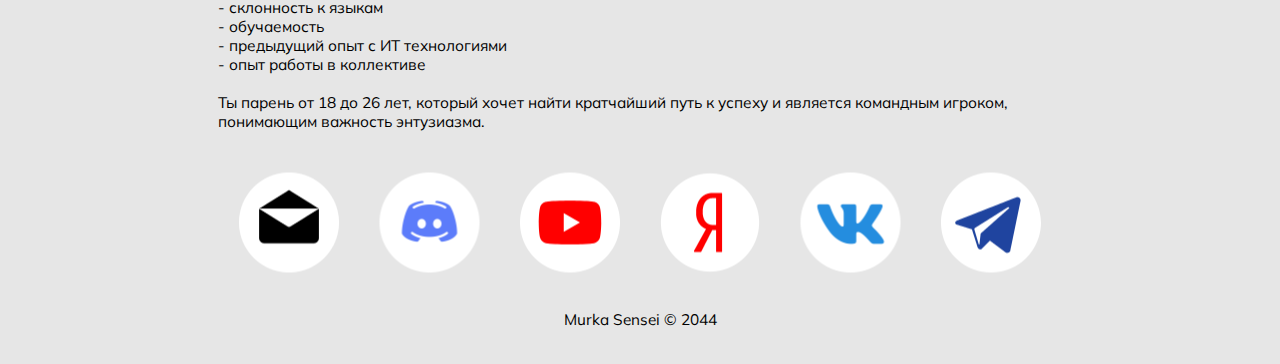
==== commit 4a08f945: "fix photo" ====
--- a/index.html
+++ b/index.html
@@ -1,13 +1,13 @@
 <!DOCTYPE html>
 <html lang="ru">
-
+<!-- Hello Murka -->
 <head>
   <meta charset="utf-8">
   <meta name="viewport" content="width=device-width, initial-scale=1.0">
   <meta name="description" content="Murka Sensei">
   <title>Murka Sensei</title>
   <meta name="keywords"
-    content="murka sensei, мурка сэнсэи, мурка сенсей, мурка сэнсэй, Murka, Мурка, единомышленники, кооперация">
+    content="murka sensei, мурка сэнсэи, мурка сенсей, мурка сэнсэй, Murka, Мурка, единомышленники, кооперация, garry's mod, gmod, rdm, сервер garry's mod, carnage, CARNAGE, Сервер Carnage, сервер carnage, Сервер CARNAGE, Garry's Mod, сервер в гаррис мод">
   <meta property="og:title" content="Murka Sensei">
   <meta property="og:description" content="Ты из будущего желает помочь тебе!">
   <meta property="twitter:title" content="Murka Sensei">
@@ -37,7 +37,8 @@
     <div><img src="https://mc.yandex.ru/watch/92729503" style="position:absolute; left:-9999px;" alt="" /></div>
   </noscript>
   <!-- /Yandex.Metrika counter -->
-
+  <link rel="preconnect" href="https://us.archive.org/">
+  <link rel="dns-prefetch" href="https://us.archive.org/">
 </head>
 
 <body>
@@ -82,7 +83,7 @@
           </p>
         </article>
         <img alt="Murka_Sensei" class="ImgGroup"
-          src="https://ia601602.us.archive.org/1/items/group-photo/group%20photo.jpg">
+          src="img/group photo.jpg">
         <article class="textAboutUs1">
           <p style=" padding: 15%; padding-top: 0; padding-bottom: 0;">
             Благодаря Мурке Cэнсэю, многие из нас смогли достичь больших высот, как в финансовом плане, так и
@@ -522,4 +523,4 @@
   </main>
 </body>
 
-</html>+</html>
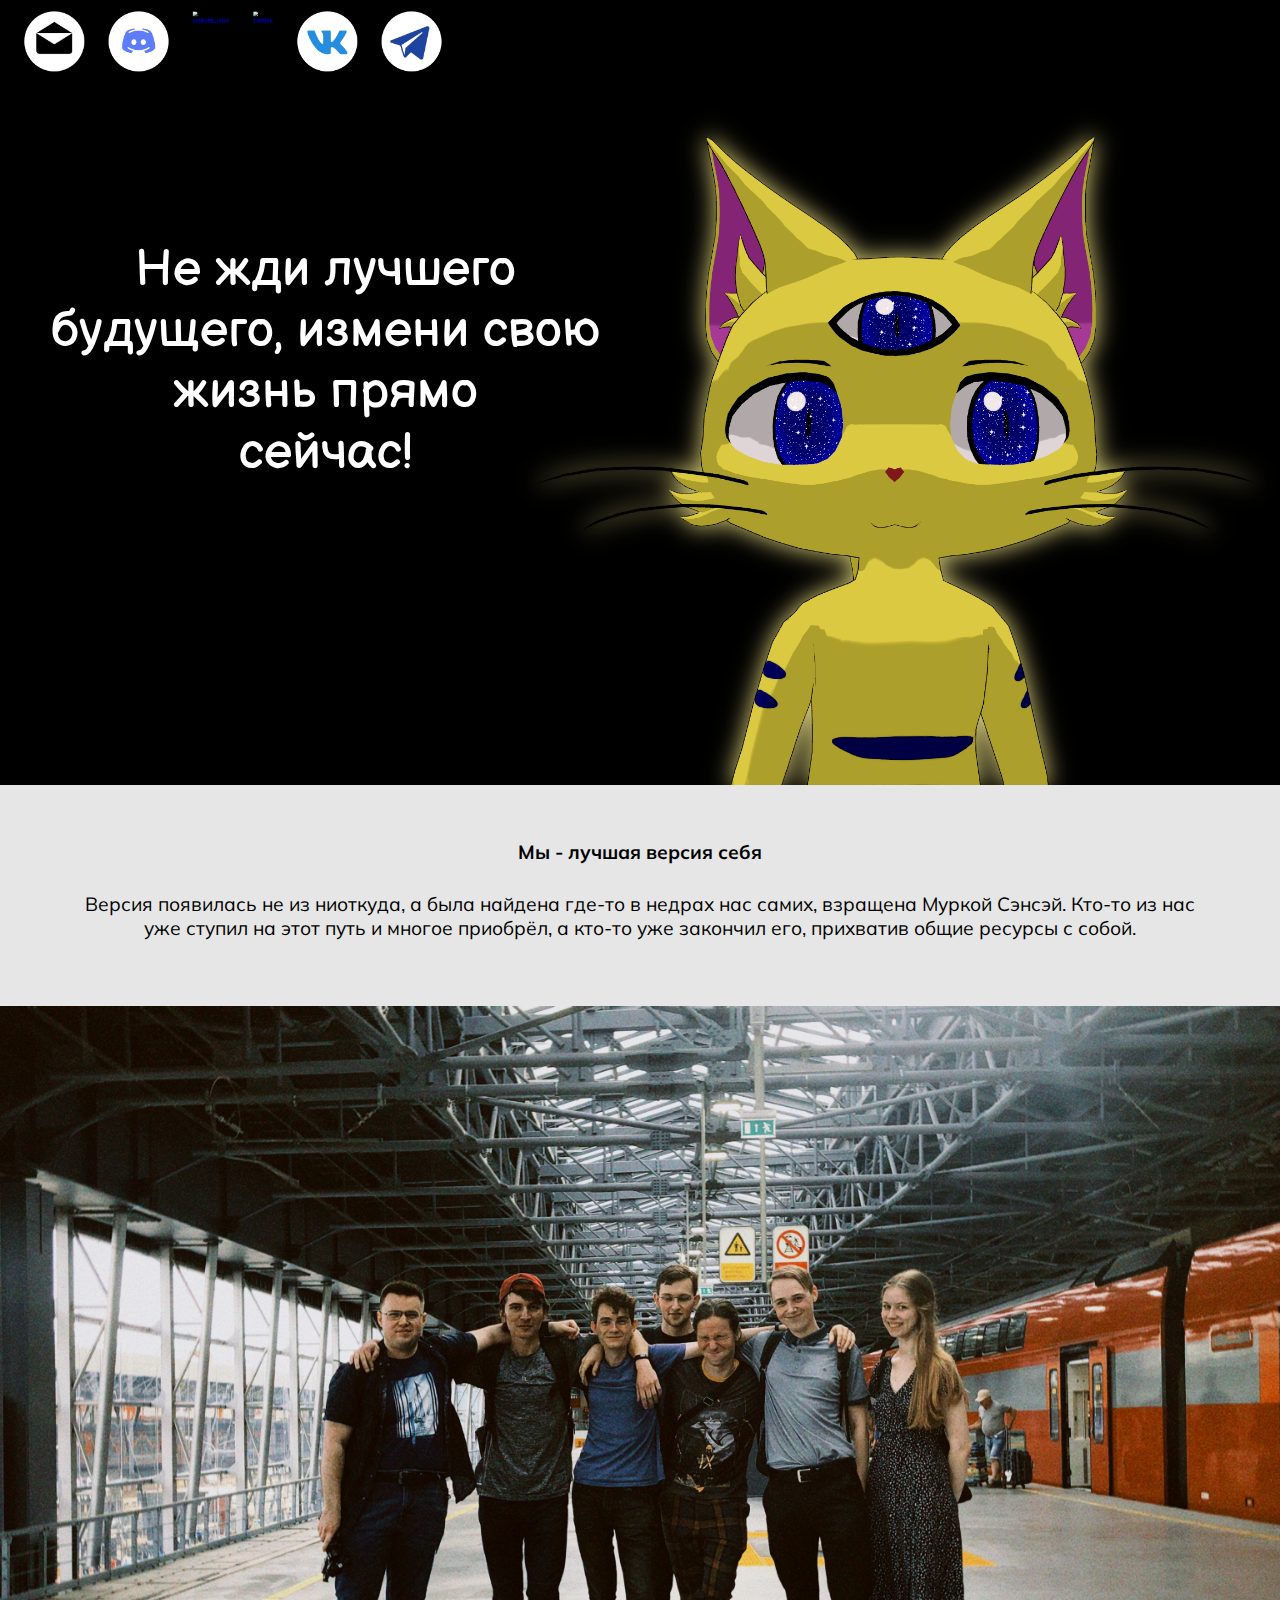
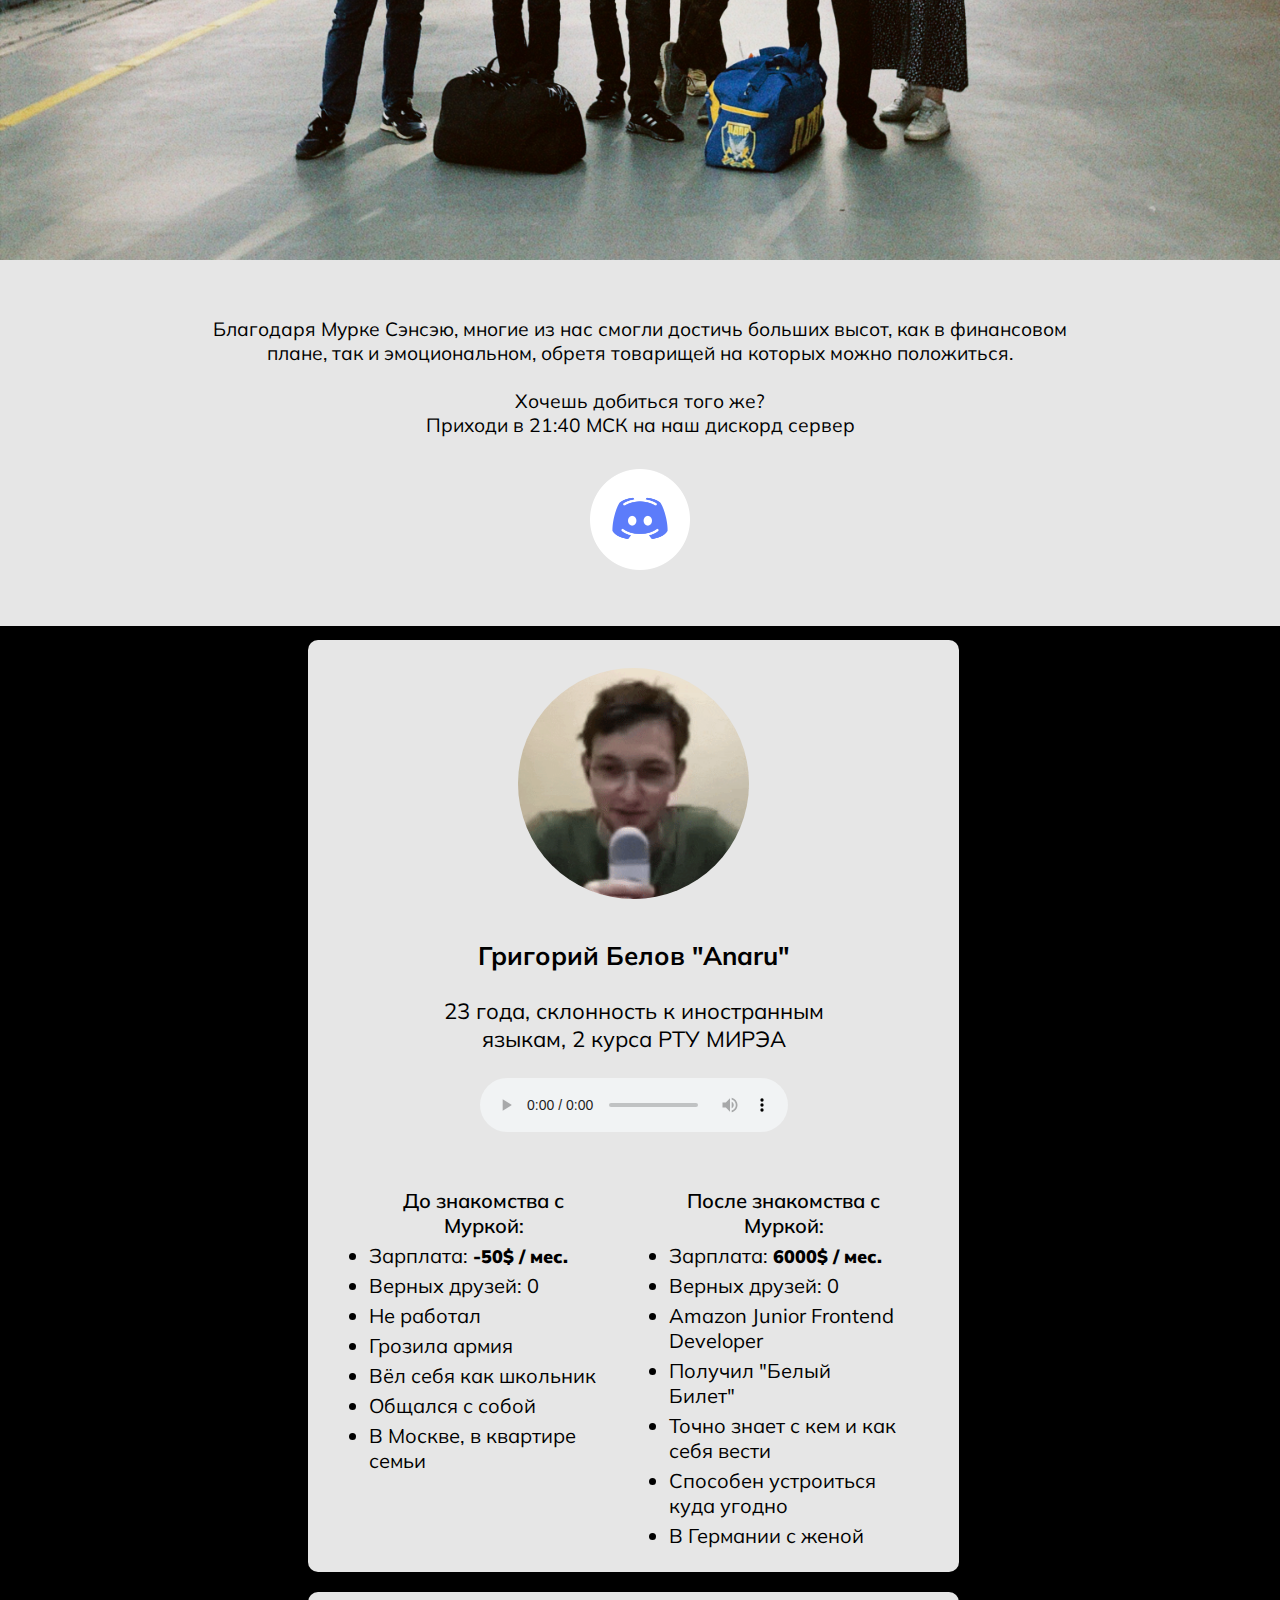
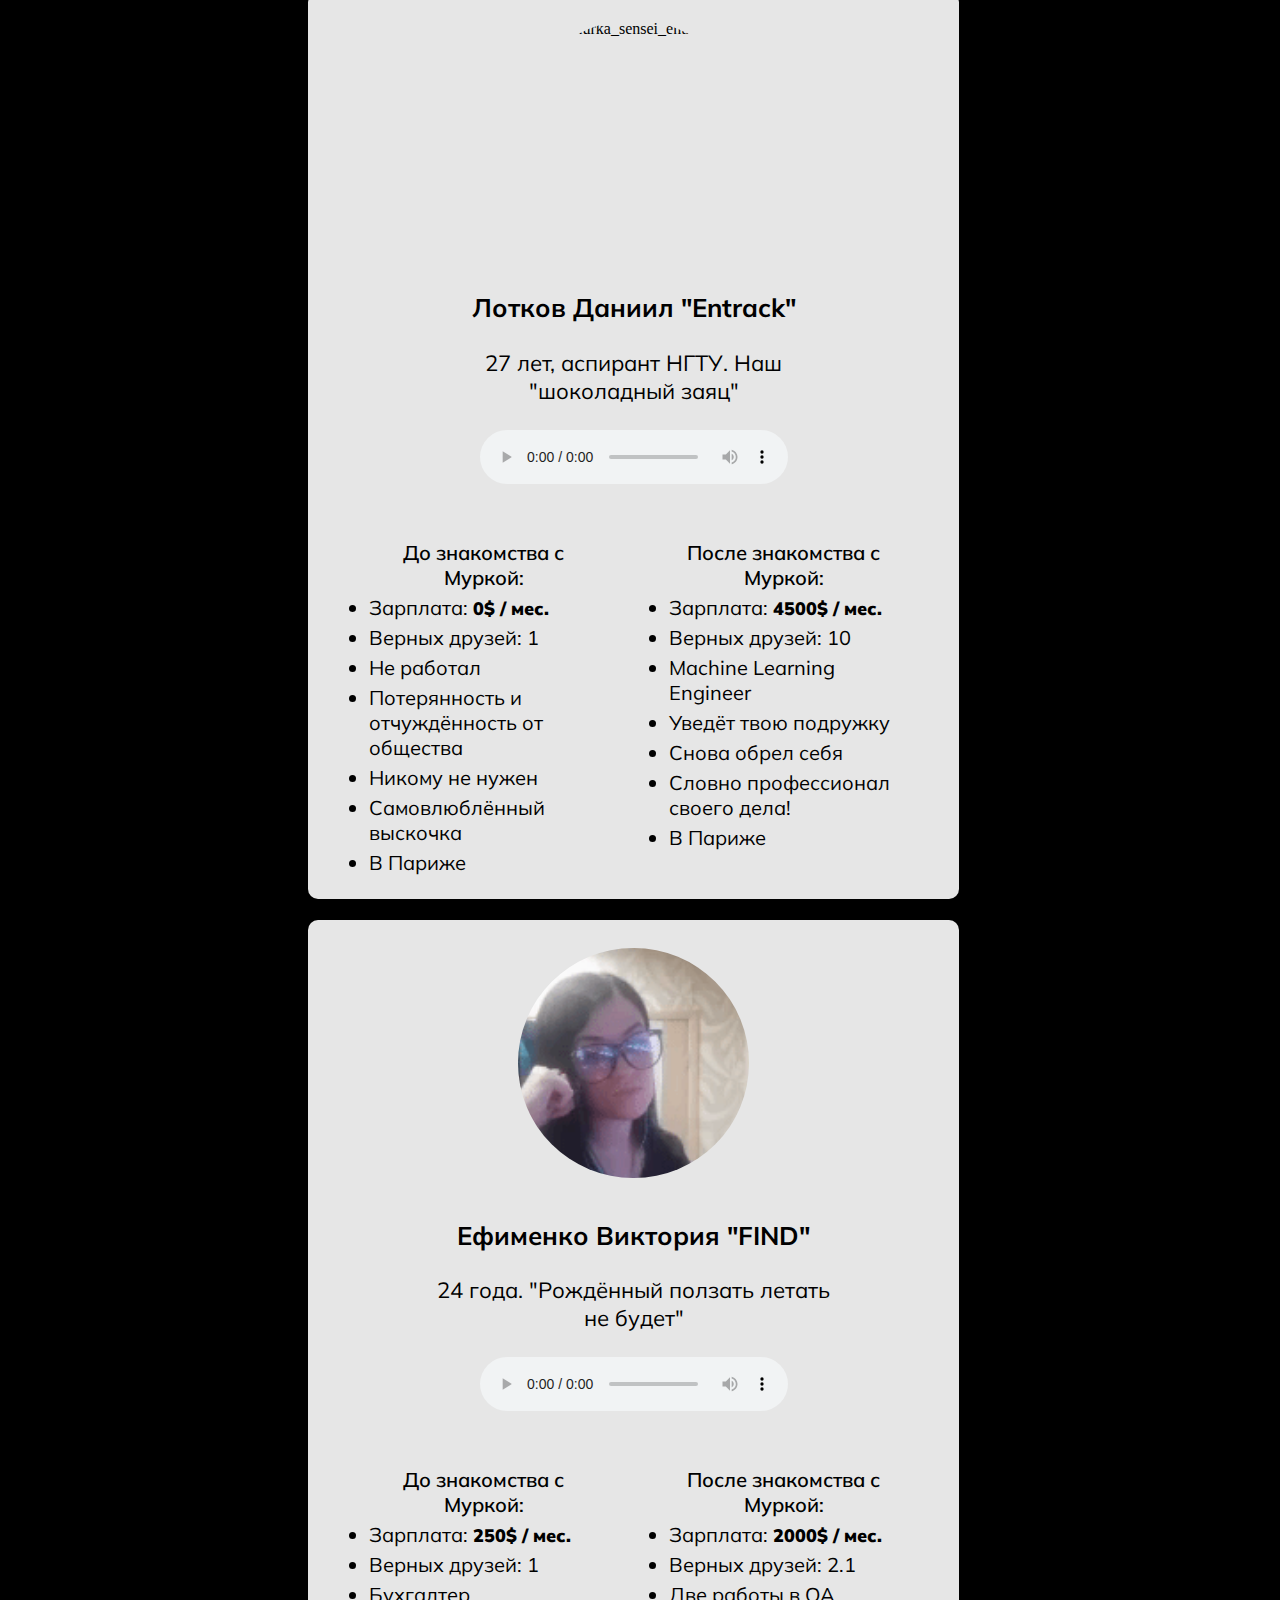
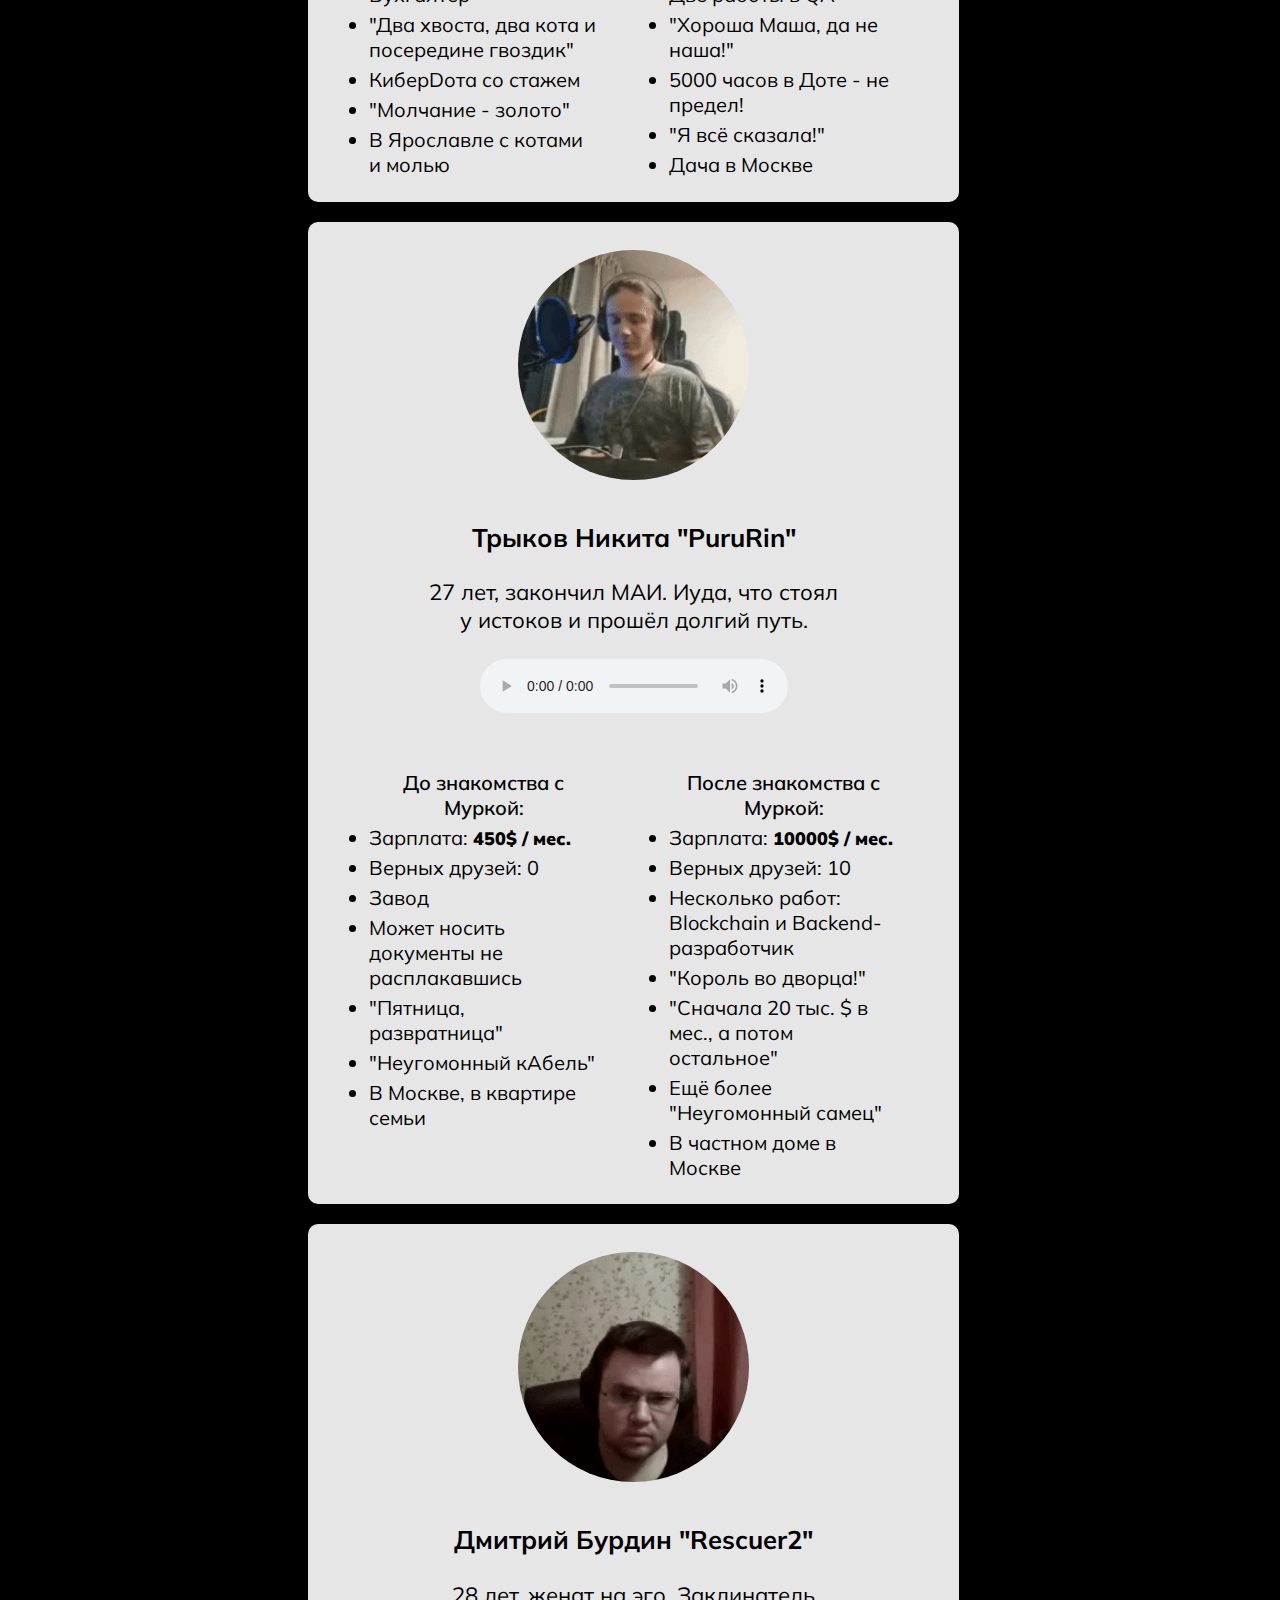
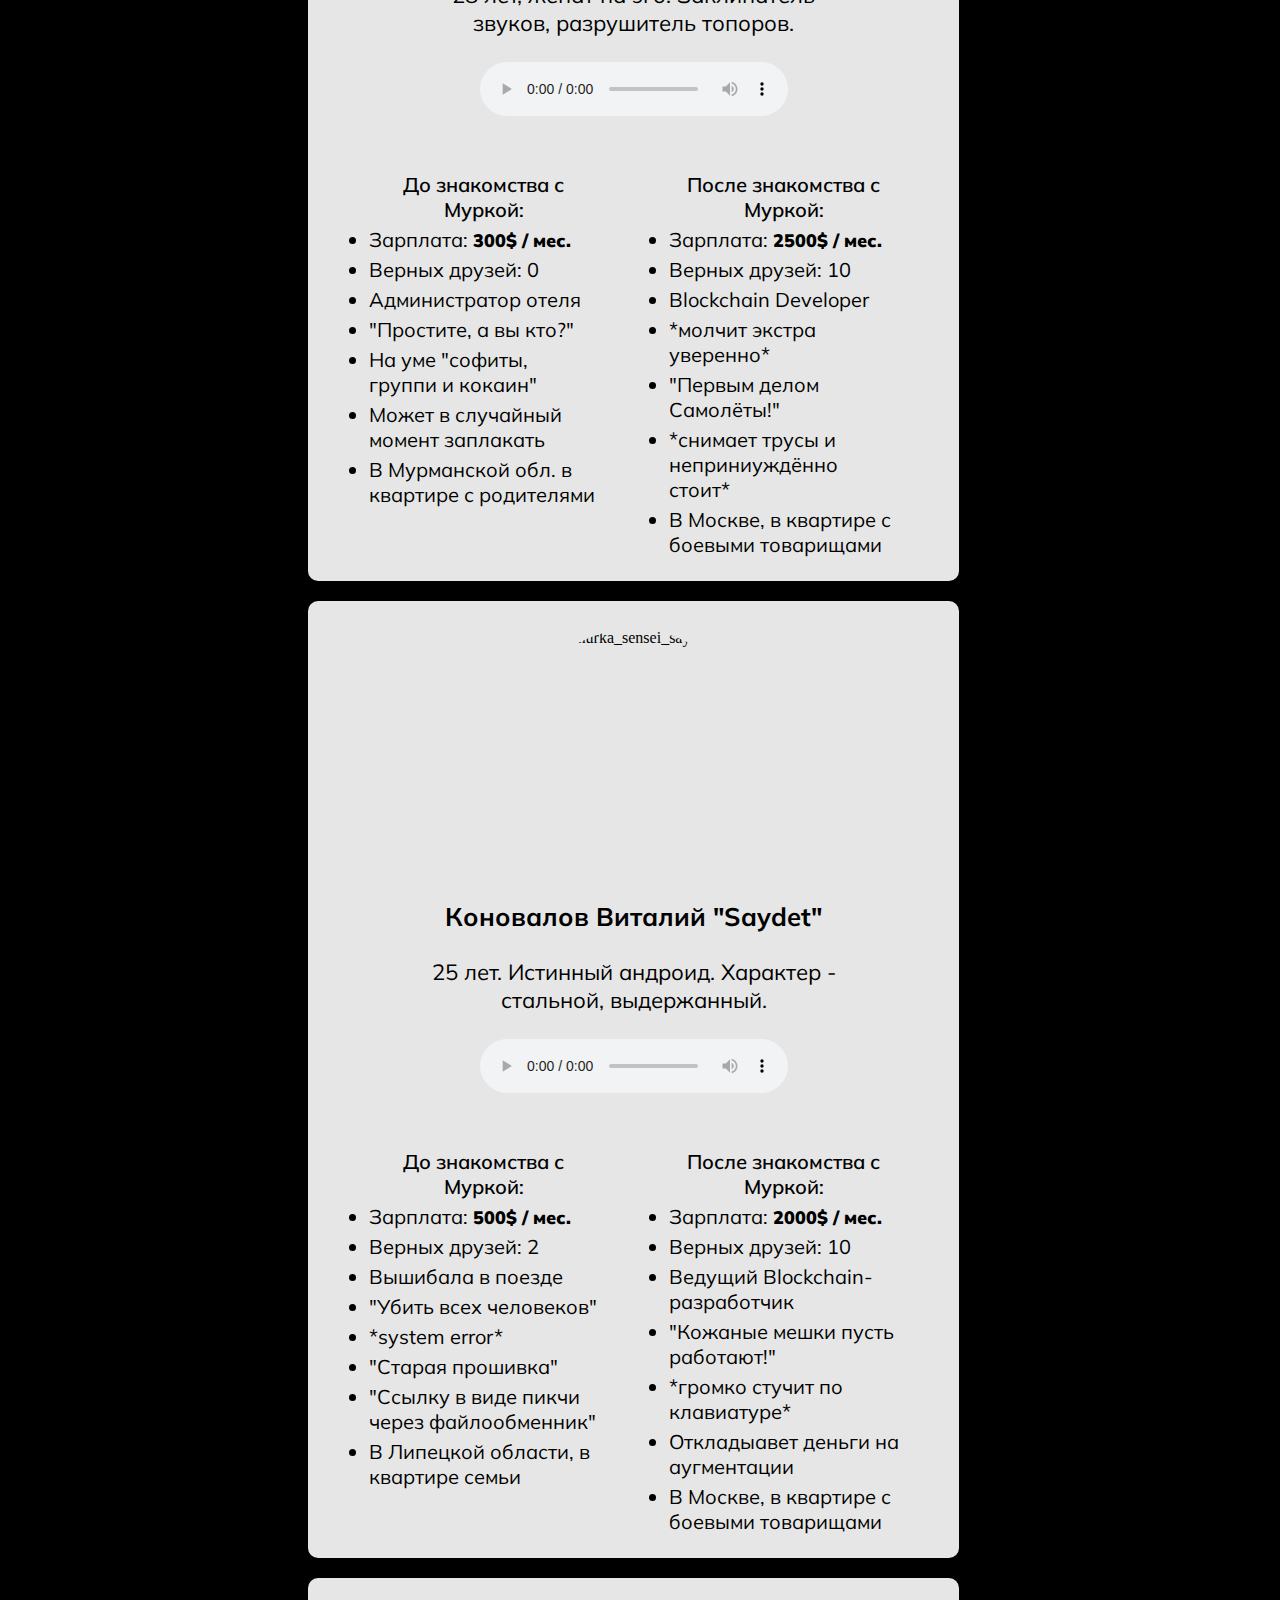
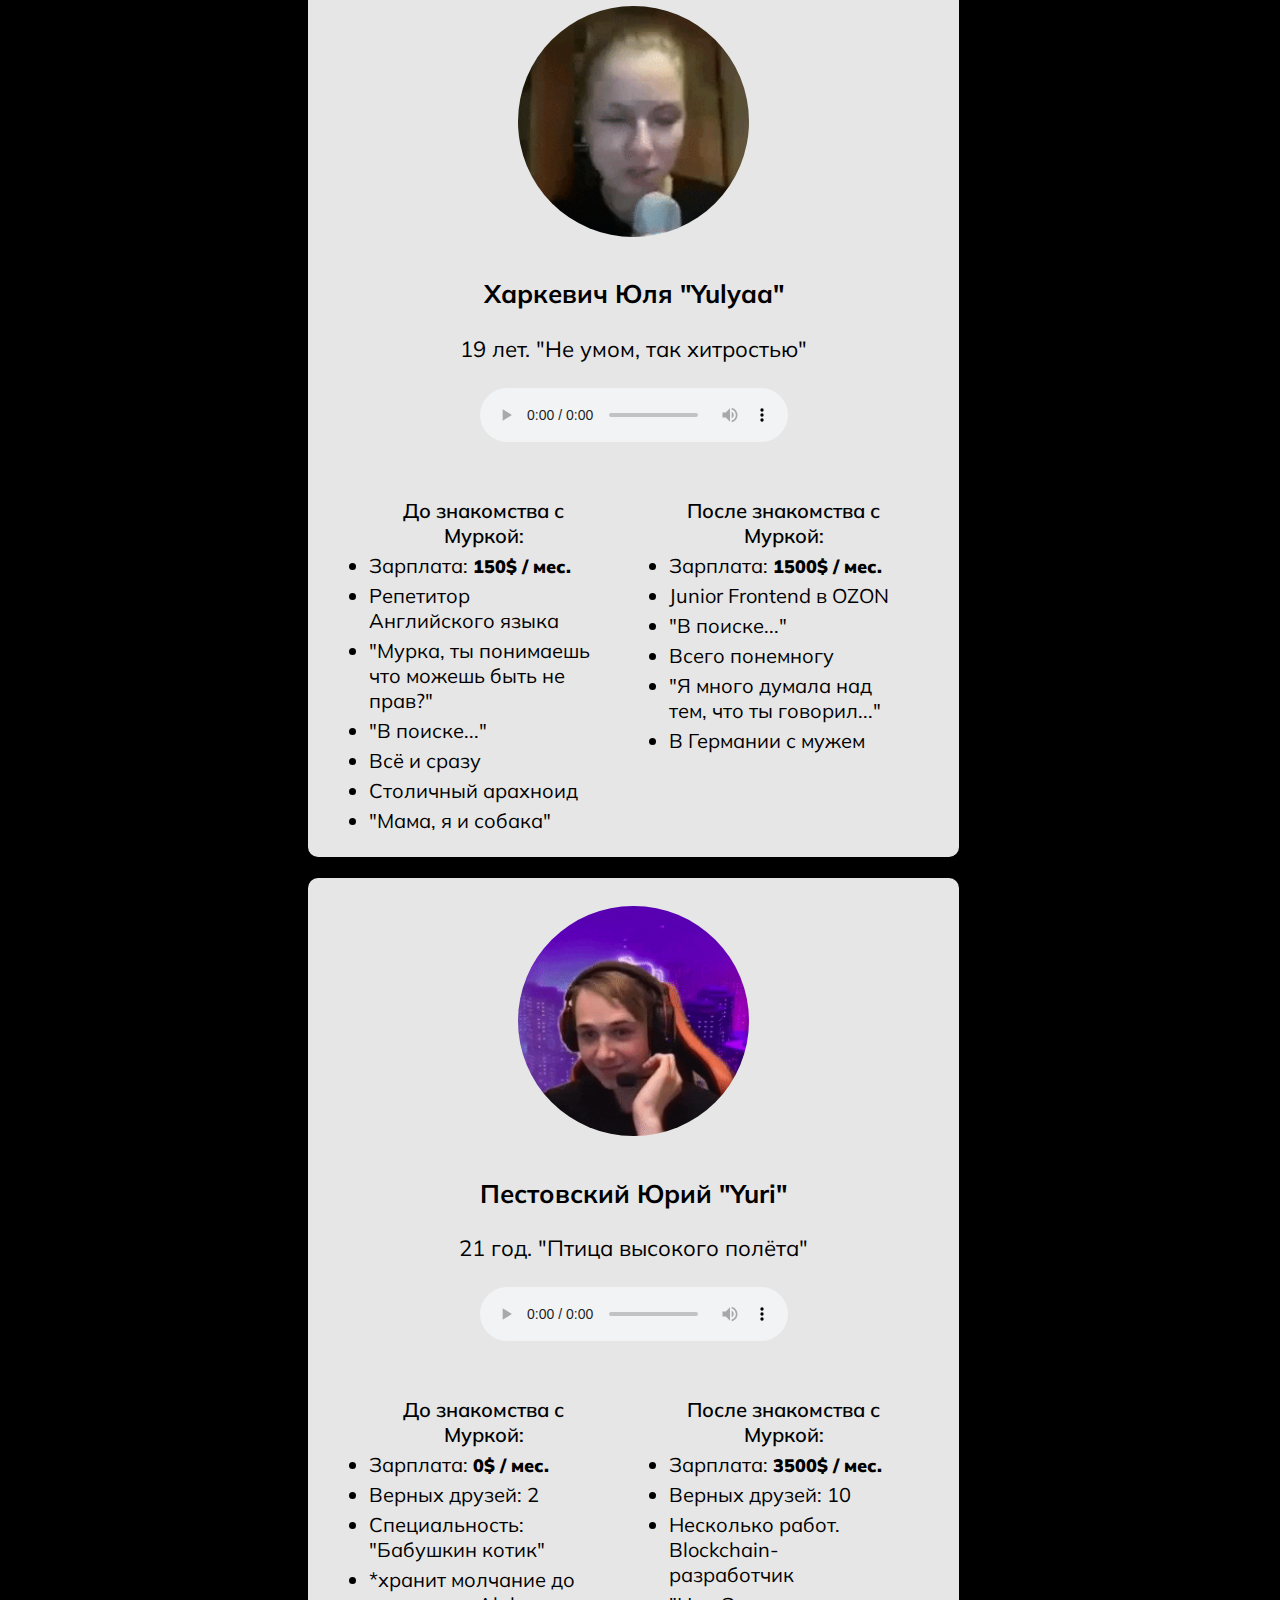
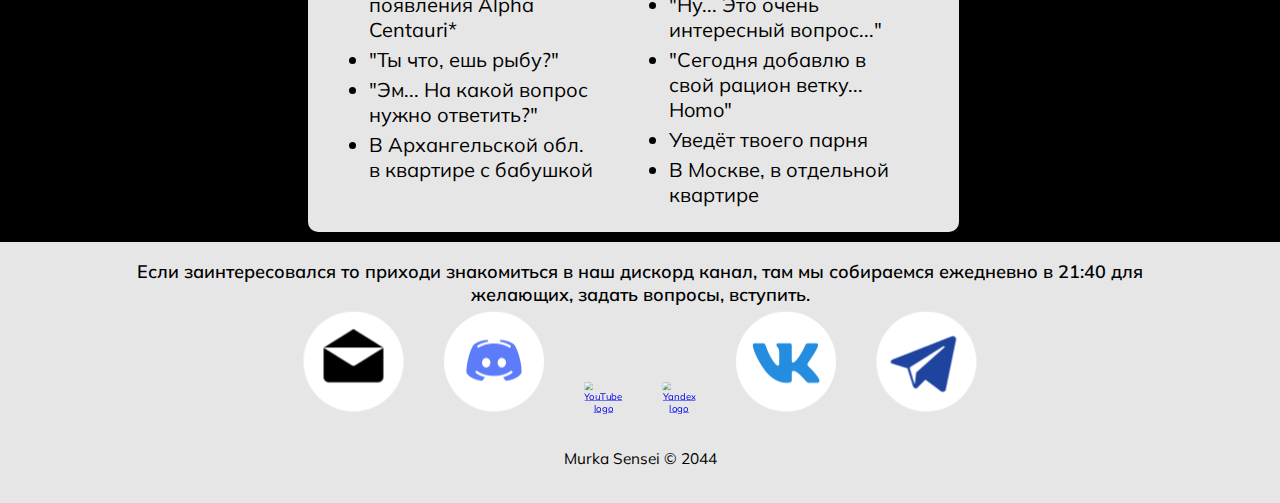
==== commit a4249171: "Update index.html" ====
--- a/index.html
+++ b/index.html
@@ -1,6 +1,6 @@
 <!DOCTYPE html>
 <html lang="ru">
-<!-- Hello Murka -->
+
 <head>
   <meta charset="utf-8">
   <meta name="viewport" content="width=device-width, initial-scale=1.0">
@@ -48,31 +48,30 @@
         <div class="links">
           &nbsp
           <a class="icon" target="_blank" href="mailto:murka.sensei@gmail.com"><img src="img/email_bw.png"
-              alt="Email"></a>
+              alt="email_logo"></a>
           &nbsp
           <a class="icon" target="_blank" href="https://discord.gg/SgJg3DFQYk"><img src="img/discord_colored.png"
-              alt="Discord"></a>
+              alt="discord_logo"></a>
           &nbsp
           <a class="icon" target="_blank" href="https://www.youtube.com/@Murka.Sensei"><img
-              src="img/Youtube_colored.png" alt="YouTube"></a>
+              src="img/Youtube_colored.png" alt="youtube_logo"></a>
           &nbsp
           <a class="icon" target="_blank"
             href="https://yandex.ru/search/?text=%D0%BC%D1%83%D1%80%D0%BA%D0%B0+%D1%81%D1%8D%D0%BD%D1%81%D1%8D%D0%B9"><img
               src="img/Yandex_colored.png" alt="Yandex"></a>
           &nbsp
           <a class="icon" target="_blank" href="https://vk.com/murkasensei"><img src="img/vk_colored.png"
-              alt="YouTube"></a>
+              alt="vkontakte_logo"></a>
           &nbsp
           <a class="icon" target="_blank" href="https://t.me/Murka_Sensei_0"><img src="img/tg_colored.png"
-              alt="Telegram"></a>
+              alt="telegram_logo"></a>
           &nbsp
         </div>
       </aside>
       <div class="zoning2">
         <h1 class="welcomeText">Не жди лучшего <br>будущего, измени свою <br>жизнь прямо <br><span
             class="glow">сейчас!</span></h1>
-        <img class="ImgMurka" alt="Murka_Sensei"
-          src="https://ia601601.us.archive.org/35/items/001-vrchat-2023-02-18-14-44-19/001_VRChat_2023-02-18_14-44-19.png">
+        <img class="ImgMurka" alt="murka_sensei_torso" src="img\murka_torso_transparent.png">
         <article class="textAboutUs">
           <h2>Мы - лучшая версия себя</h2>
           <p>
@@ -82,8 +81,7 @@
             собой.
           </p>
         </article>
-        <img alt="Murka_Sensei" class="ImgGroup"
-          src="img/group photo.jpg">
+        <img alt="murka_sensei_group_photo" class="ImgGroup" src="img/group photo.jpg">
         <article class="textAboutUs1">
           <p style=" padding: 15%; padding-top: 0; padding-bottom: 0;">
             Благодаря Мурке Cэнсэю, многие из нас смогли достичь больших высот, как в финансовом плане, так и
@@ -96,16 +94,15 @@
             Приходи в 21:40 МСК на наш дискорд сервер
           </p>
           &nbsp
-          <a class="icon" target="_blank" href="https://discord.gg/SgJg3DFQYk"><img class="exceptionalIcon" style="width: 8%"
-              src="img/discord_colored.png" alt="Discord logo"></a>
+          <a class="icon" target="_blank" href="https://discord.gg/SgJg3DFQYk"><img class="exceptionalIcon"
+              style="width: 8%" src="img/discord_colored.png" alt="discord_logo"></a>
           &nbsp
         </article>
         <div class="flexContainer">
           <article class="ProfileBlock">
             <div class="emptySpace"></div>
             <section class="flexColumn">
-              <img alt="anaru" class="profilePic"
-                src="https://ia601608.us.archive.org/8/items/entrack-gif/Anaru%20gif.gif">
+              <img alt="murka_sensei_anaru" class="profilePic" src="img/anaru_interview_gif.gif">
               <section class="profileText">
                 <h3>Григорий Белов "Anaru"</h3>
                 <p>23 года, склонность к иностранным языкам,
@@ -113,9 +110,7 @@
               </section>
               <section class="player">
                 <audio controls>
-                  <source
-                    src="https://ia804700.us.archive.org/3/items/saydet-interview-full-1/Anaru%20intervew%20moments%20%281%29.mp3"
-                    type="audio/mpeg">
+                  <source src="sound/anaru_interview_cuts.mp3" type="audio/mpeg">
                 </audio>
                 <div class="profiles_control"></div>
               </section>
@@ -147,17 +142,14 @@
           <article class="ProfileBlock">
             <div class="emptySpace"></div>
             <section class="flexColumn">
-              <img alt="entrack" class="profilePic"
-                src="https://ia801608.us.archive.org/8/items/entrack-gif/Entrack%20gif.gif">
+              <img alt="murka_sensei_entrack" class="profilePic" src="img/entrack_interview_gif.gif">
               <section class="profileText">
                 <h3>Лотков Даниил "Entrack"</h3>
                 <p>27 лет, аспирант НГТУ. Наш "шоколадный заяц"</p>
               </section>
               <section class="player">
                 <audio controls>
-                  <source
-                    src="https://ia804700.us.archive.org/3/items/saydet-interview-full-1/Entrack%20intervew%20moments%20%28full%29%20%281%29.mp3"
-                    type="audio/mpeg">
+                  <source src="sound/entrack_interview_cuts.mp3" type="audio/mpeg">
                 </audio>
                 <div class="profiles_control"></div>
               </section>
@@ -189,16 +181,14 @@
           <article class="ProfileBlock">
             <div class="emptySpace"></div>
             <section class="flexColumn">
-              <img alt="Yulyaa" class="profilePic" src="https://ia904700.us.archive.org/21/items/Yulyaa/FIND.gif">
+              <img alt="murka_sensei_find" class="profilePic" src="img/find_interview_gif.gif">
               <section class="profileText">
                 <h3>Ефименко Виктория "FIND"</h3>
                 <p>24 года. "Рождённый ползать летать не будет"</p>
               </section>
               <section class="player">
                 <audio controls>
-                  <source
-                    src="https://ia601604.us.archive.org/35/items/find-interview-moments-full/FIND%20interview%20moments%20%28full%29.mp3   "
-                    type="audio/mpeg">
+                  <source src="sound/find_interview_cuts.mp3" type="audio/mpeg">
                 </audio>
                 <div class="profiles_control"></div>
               </section>
@@ -230,17 +220,14 @@
           <article class="ProfileBlock">
             <div class="emptySpace"></div>
             <section class="flexColumn">
-              <img alt="PuruRin" class="profilePic"
-                src="https://ia601608.us.archive.org/8/items/entrack-gif/PuruRin%20gif.gif">
+              <img alt="murka_sensei_pururin" class="profilePic" src="img/pururin_interview_gif.gif">
               <section class="profileText">
                 <h3>Трыков Никита "PuruRin"</h3>
                 <p>27 лет, закончил МАИ. Иуда, что стоял у истоков и прошёл долгий путь.</p>
               </section>
               <section class="player">
                 <audio controls>
-                  <source
-                    src="https://ia804700.us.archive.org/3/items/saydet-interview-full-1/PuruRin%20intervew%20moments%20%28full%29%20%281%29.mp3"
-                    type="audio/mpeg">
+                  <source src="sound/pururin_interview_cuts.mp3" type="audio/mpeg">
                 </audio>
                 <div class="profiles_control"></div>
               </section>
@@ -272,17 +259,14 @@
           <article class="ProfileBlock">
             <div class="emptySpace"></div>
             <section class="flexColumn">
-              <img alt="Rescuer2" class="profilePic"
-                src="https://ia801608.us.archive.org/8/items/entrack-gif/Rescuer2%20gif.gif">
+              <img alt="murka_sensei_rescuer2" class="profilePic" src="img/rescuer2_interview_gif.gif">
               <section class="profileText">
                 <h3>Дмитрий Бурдин "Rescuer2"</h3>
                 <p>28 лет, женат на эго. Заклинатель звуков, разрушитель топоров.</p>
               </section>
               <section class="player">
                 <audio controls>
-                  <source
-                    src="https://ia804700.us.archive.org/3/items/saydet-interview-full-1/Rescuer2%20interview%20full%20%281%29.mp3"
-                    type="audio/mpeg">
+                  <source src="sound/rescuer2_interview_cuts.mp3" type="audio/mpeg">
                 </audio>
                 <div class="profiles_control"></div>
               </section>
@@ -314,17 +298,14 @@
           <article class="ProfileBlock">
             <div class="emptySpace"></div>
             <section class="flexColumn">
-              <img alt="Saydet" class="profilePic"
-                src="https://ia801608.us.archive.org/8/items/entrack-gif/Saydet%20gif.gif">
+              <img alt="murka_sensei_saydet" class="profilePic" src="img/saydet_interview_gif.gif">
               <section class="profileText">
                 <h3>Коновалов Виталий "Saydet"</h3>
                 <p>25 лет. Истинный андроид. Характер - стальной, выдержанный.</p>
               </section>
               <section class="player">
                 <audio controls>
-                  <source
-                    src="https://ia904700.us.archive.org/3/items/saydet-interview-full-1/Saydet%20interview%20full%20%281%29.mp3"
-                    type="audio/mpeg">
+                  <source src="sound/saydet_interview_cuts.mp3" type="audio/mpeg">
                 </audio>
                 <div class="profiles_control"></div>
               </section>
@@ -357,18 +338,14 @@
           <article class="ProfileBlock" id="Yulyaa">
             <div class="emptySpace"></div>
             <section class="flexColumn">
-              <!-- <div class="dashedLine"></div> -->
-              <img alt="Yulyaa" class="profilePic" src="https://archive.org/download/Yulyaa/Yulyaa.gif">
-              <!-- <div class="dashedLine"></div> -->
+              <img alt="murka_sensei_yulyaa" class="profilePic" src="img/yulyaa_interview_gif.gif">
               <section class="profileText">
                 <h3>Харкевич Юля "Yulyaa"</h3>
                 <p>19 лет. "Не умом, так хитростью"</p>
               </section>
               <section class="player">
                 <audio controls>
-                  <source
-                    src="https://ia601604.us.archive.org/35/items/find-interview-moments-full/Yulyaa%20interview%20moments%20%28full%29.mp3"
-                    type="audio/mpeg">
+                  <source src="sound/yulyaa_interview_cuts.mp3" type="audio/mpeg">
                 </audio>
                 <div class="profiles_control"></div>
               </section>
@@ -399,17 +376,14 @@
           <article class="ProfileBlock" id="Yuri">
             <div class="emptySpace"></div>
             <section class="flexColumn">
-              <img alt="Yuri" class="profilePic"
-                src="https://ia601608.us.archive.org/8/items/entrack-gif/Yuri%20gif.gif">
+              <img alt="murka_sensei_yuri" class="profilePic" src="img/yuri_interview_gif.gif">
               <section class="profileText">
                 <h3>Пестовский Юрий "Yuri"</h3>
                 <p>21 год. "Птица высокого полёта"</p>
               </section>
               <section class="player">
                 <audio controls>
-                  <source
-                    src="https://ia904700.us.archive.org/3/items/saydet-interview-full-1/Yuri_interview_cuts%20%281%29.mp3"
-                    type="audio/mpeg">
+                  <source src="sound/yuri_interview_cuts.mp3" type="audio/mpeg">
                 </audio>
                 <div class="profiles_control"></div>
               </section>
@@ -441,57 +415,9 @@
         </div>
       </div>
       <footer class="footer">
-        <h2 style="padding-left: 10%; padding-right: 10%;">Сейчас мы активно ищем единомышленников!
-          <br>
-          Если ты:
+        <h2 style="padding-left: 10%; padding-right: 10%;"> Если заинтересовался то приходи знакомиться в наш дискорд
+          канал, там мы собираемся ежедневно в 21:40 для желающих, задать вопросы, вступить.
         </h2>
-        <section class="requirements">
-          <p>
-            - не состоишь в романтических отношениях
-            <br>
-            - проживаешь в рф
-            <br>
-            - психически здоров
-            <br>
-            - не имеешь вредных привычек (наркотики, алкоголь и т.п.)
-            <br>
-            - у тебя отсутствует дефект речи и нет серьезных проблем со здоровьем
-            <br>
-            - ты способен поставить собственные интересы выше кровных связей
-            <br>
-            - владеешь пониманием преимуществ командной работы
-            <br>
-            - обладаешь развитой силой воли, и способностью контролировать свои желания
-            <br>
-            - категорически нерелигиозен и без склонности видеть во всем подвох
-            <br>
-            - у тебя отсутствуют судимости и проблемы с законом
-            <br>
-            <br>
-            А так же готов:
-            <br>
-            - полностью погрузиться в изучении ИТ технологий
-            <br>
-            - адаптироваться под новые условия взаимодействия с миром на основе неочевидных правил
-            <br>
-            - договариваться со своим чувством собственного достоинства
-            <br>
-            <br>
-            Плюсом будет:
-            <br>
-            - склонность к языкам
-            <br>
-            - обучаемость
-            <br>
-            - предыдущий опыт с ИТ технологиями
-            <br>
-            - опыт работы в коллективе
-            <br>
-            <br>
-            Ты парень от 18 до 26 лет, который хочет найти кратчайший путь к успеху и является командным игроком,
-            понимающим важность энтузиазма.
-          </p>
-        </section>
         <aside class="platforms2">
           &nbsp
           <a class="icon" target="_blank" href="mailto:murka.sensei@gmail.com"><img src="img/email_bw.png"
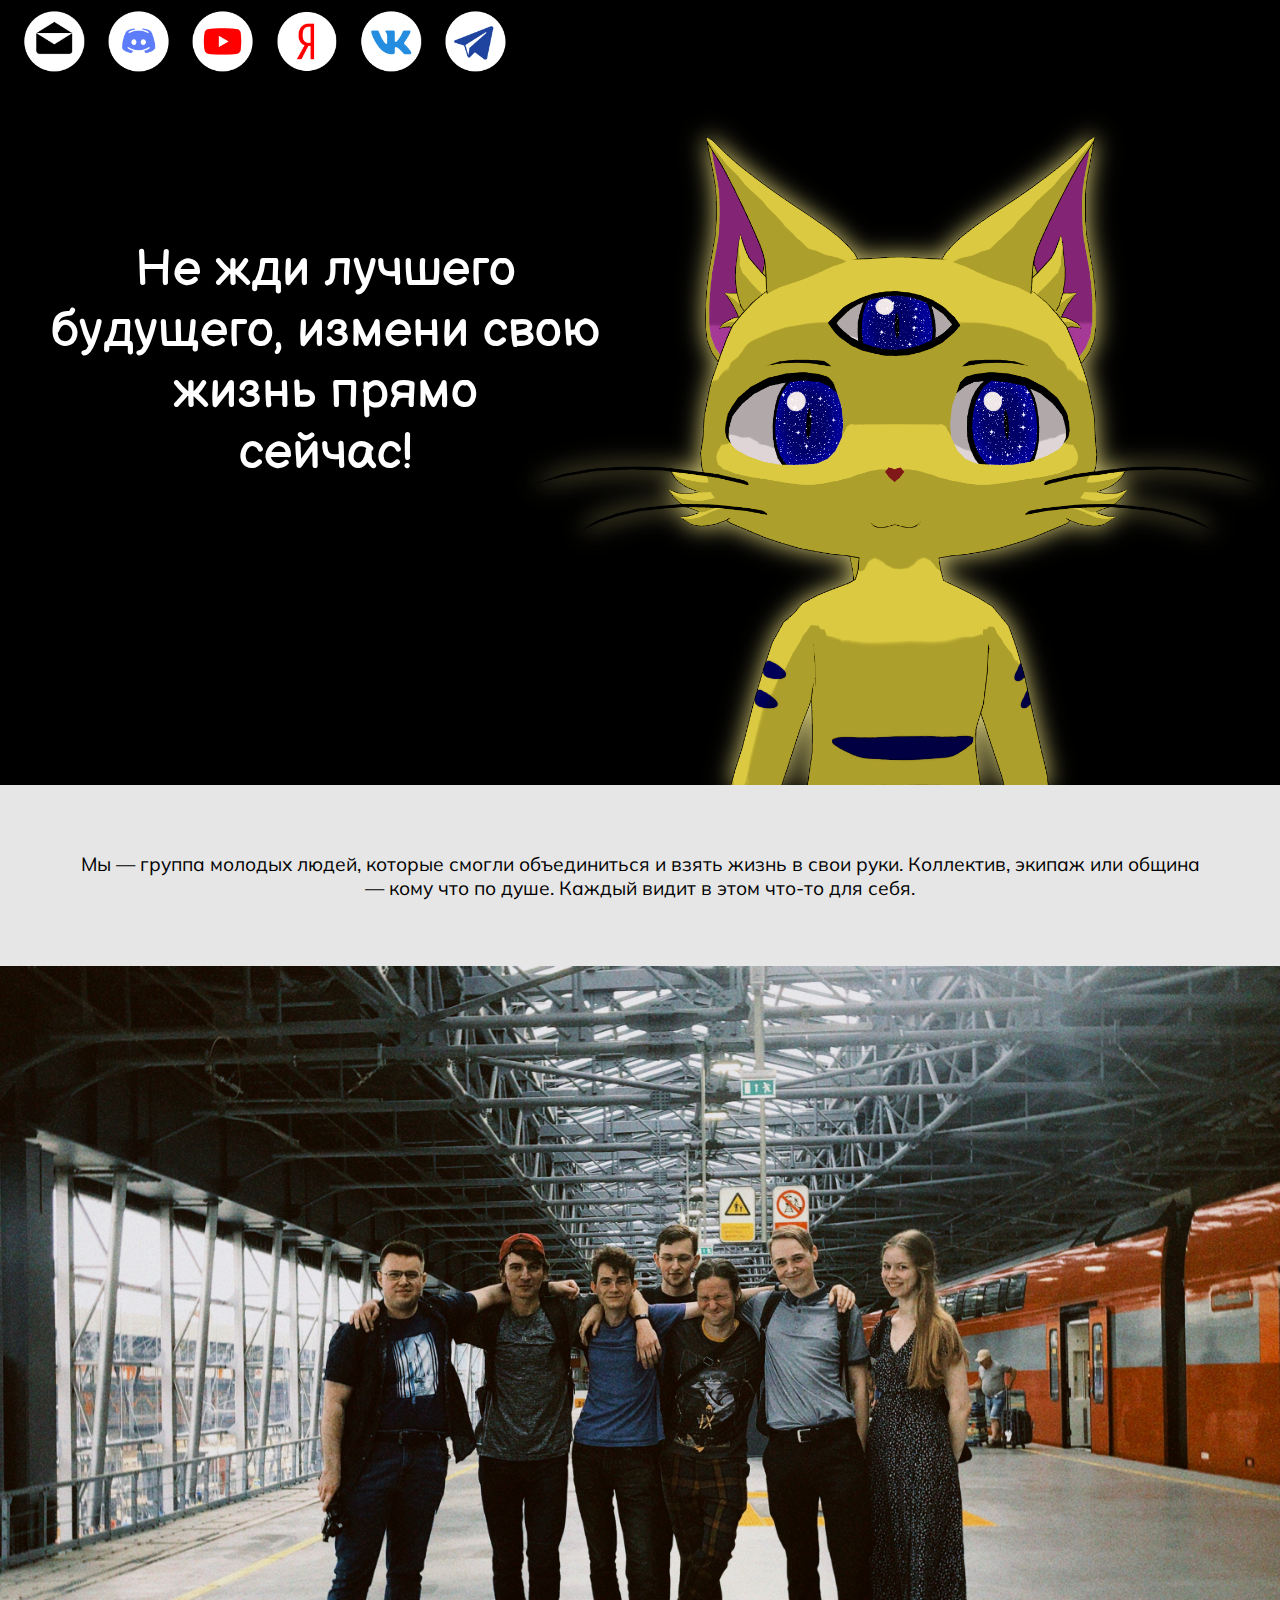
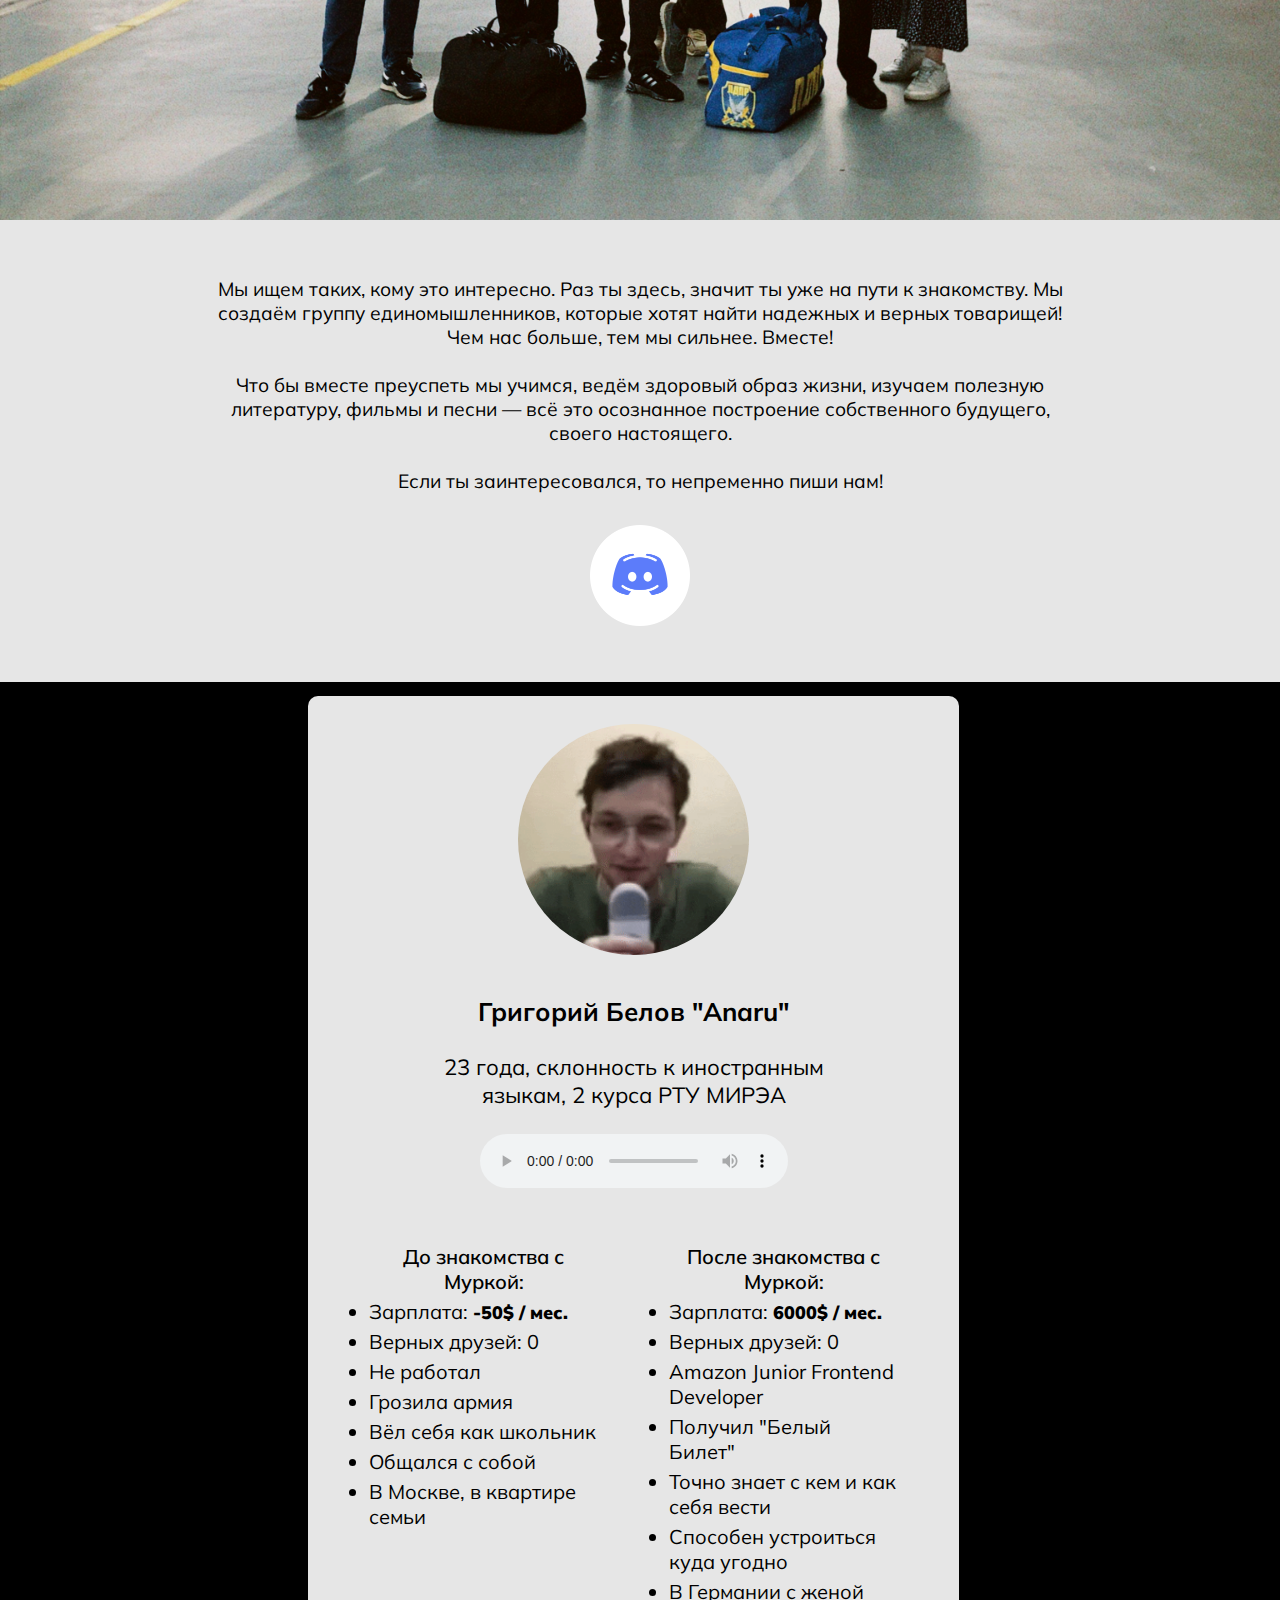
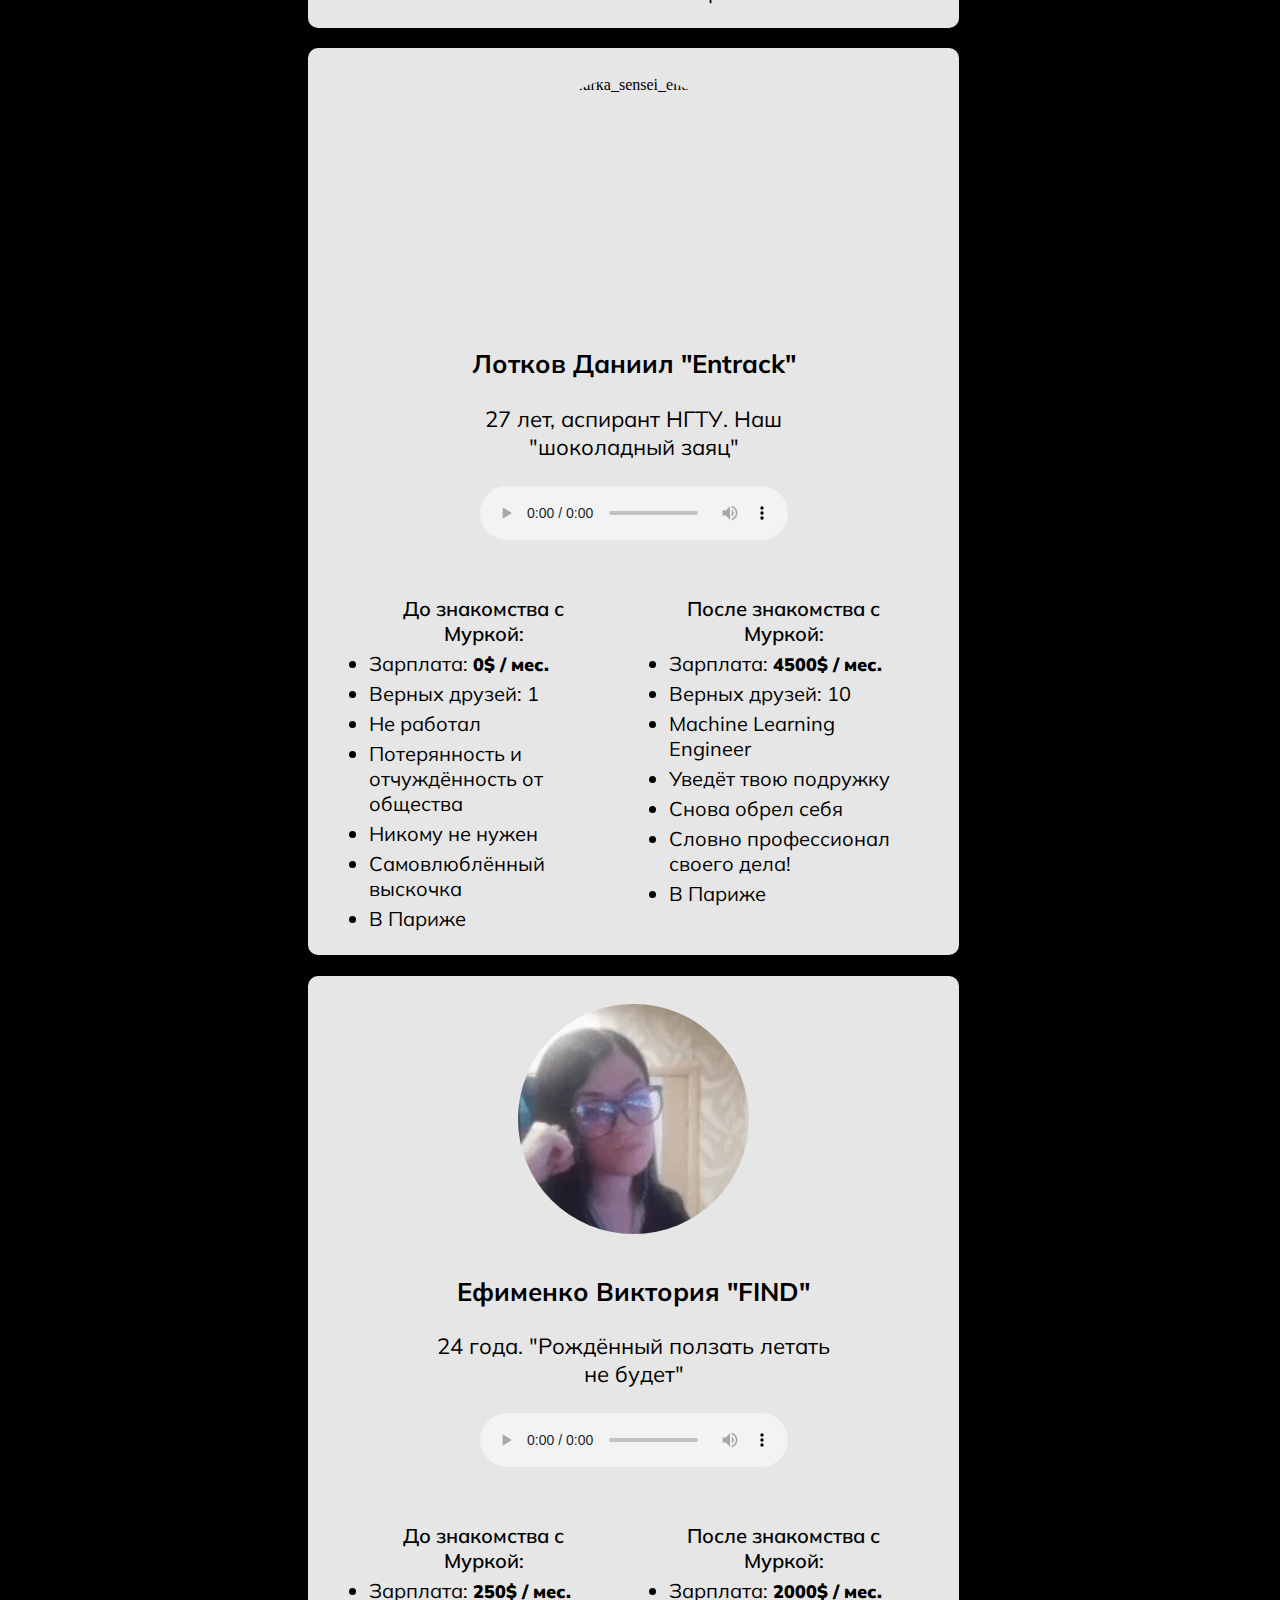
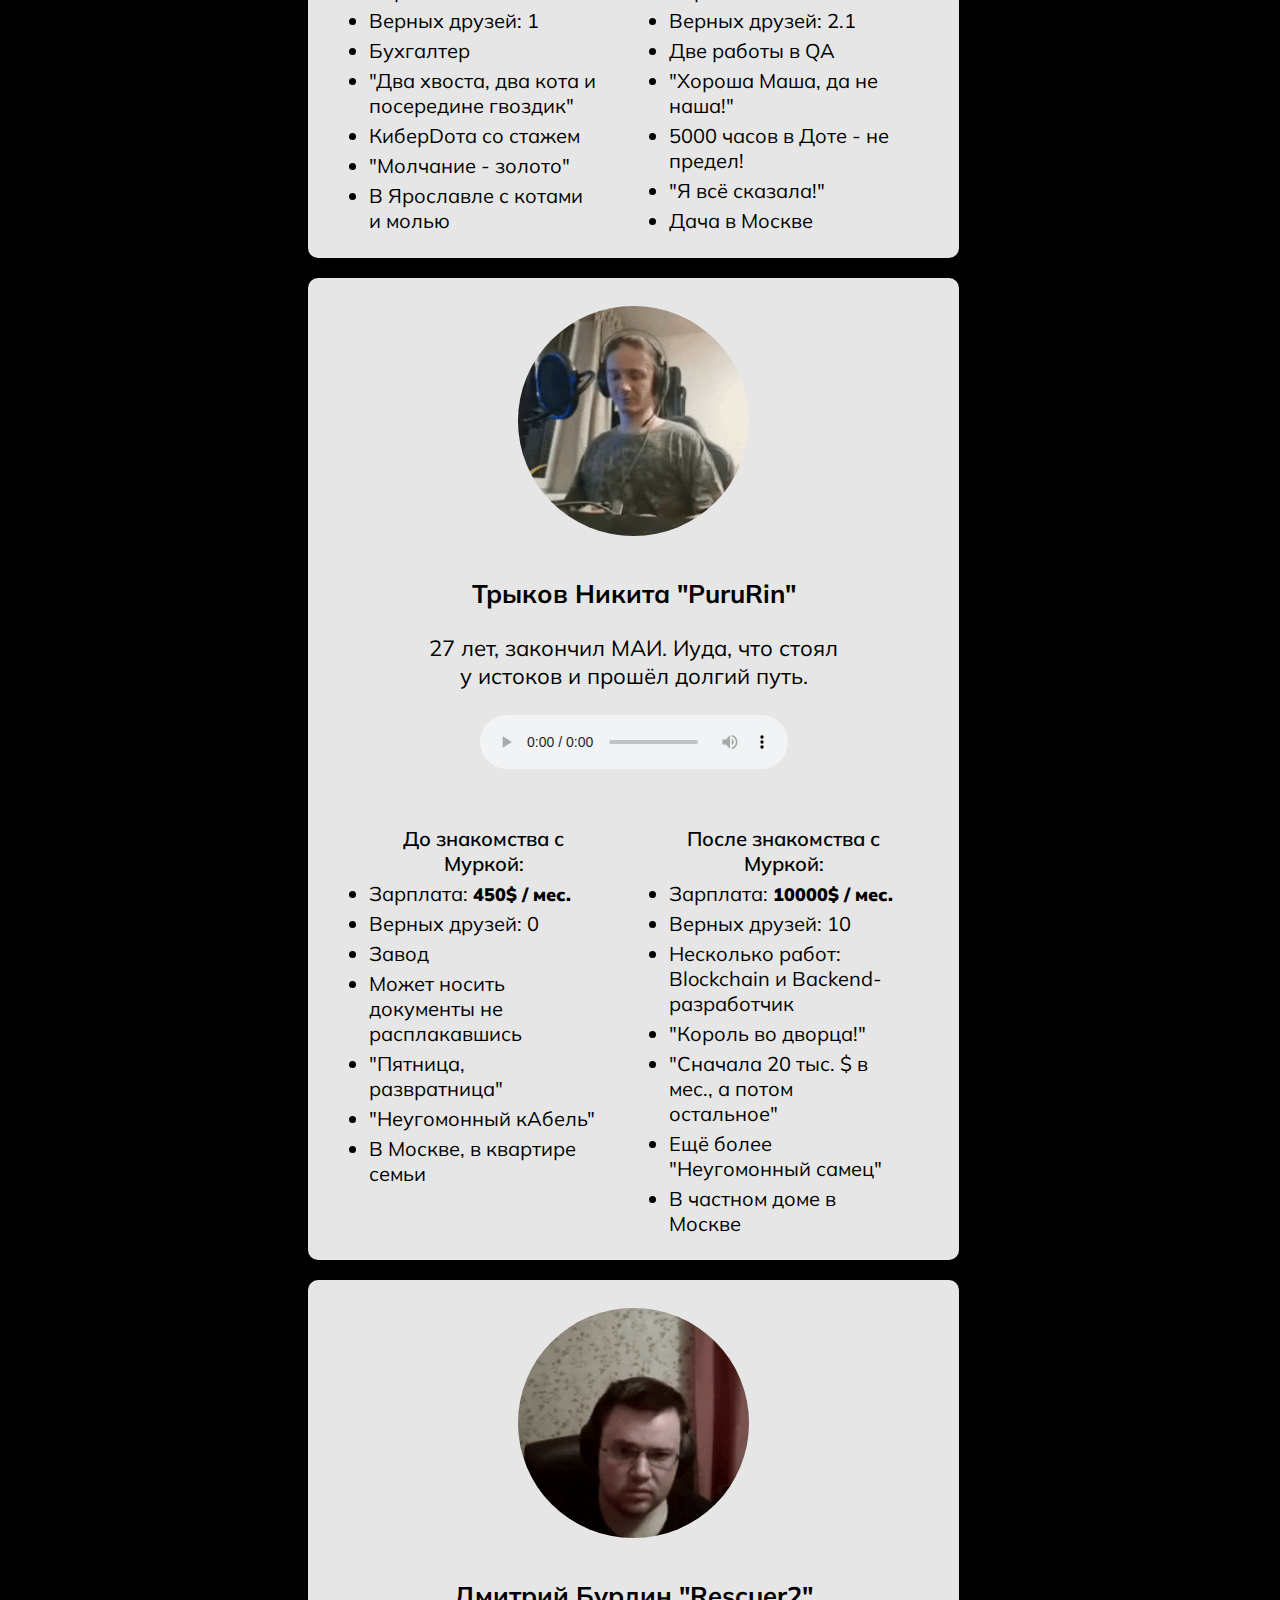
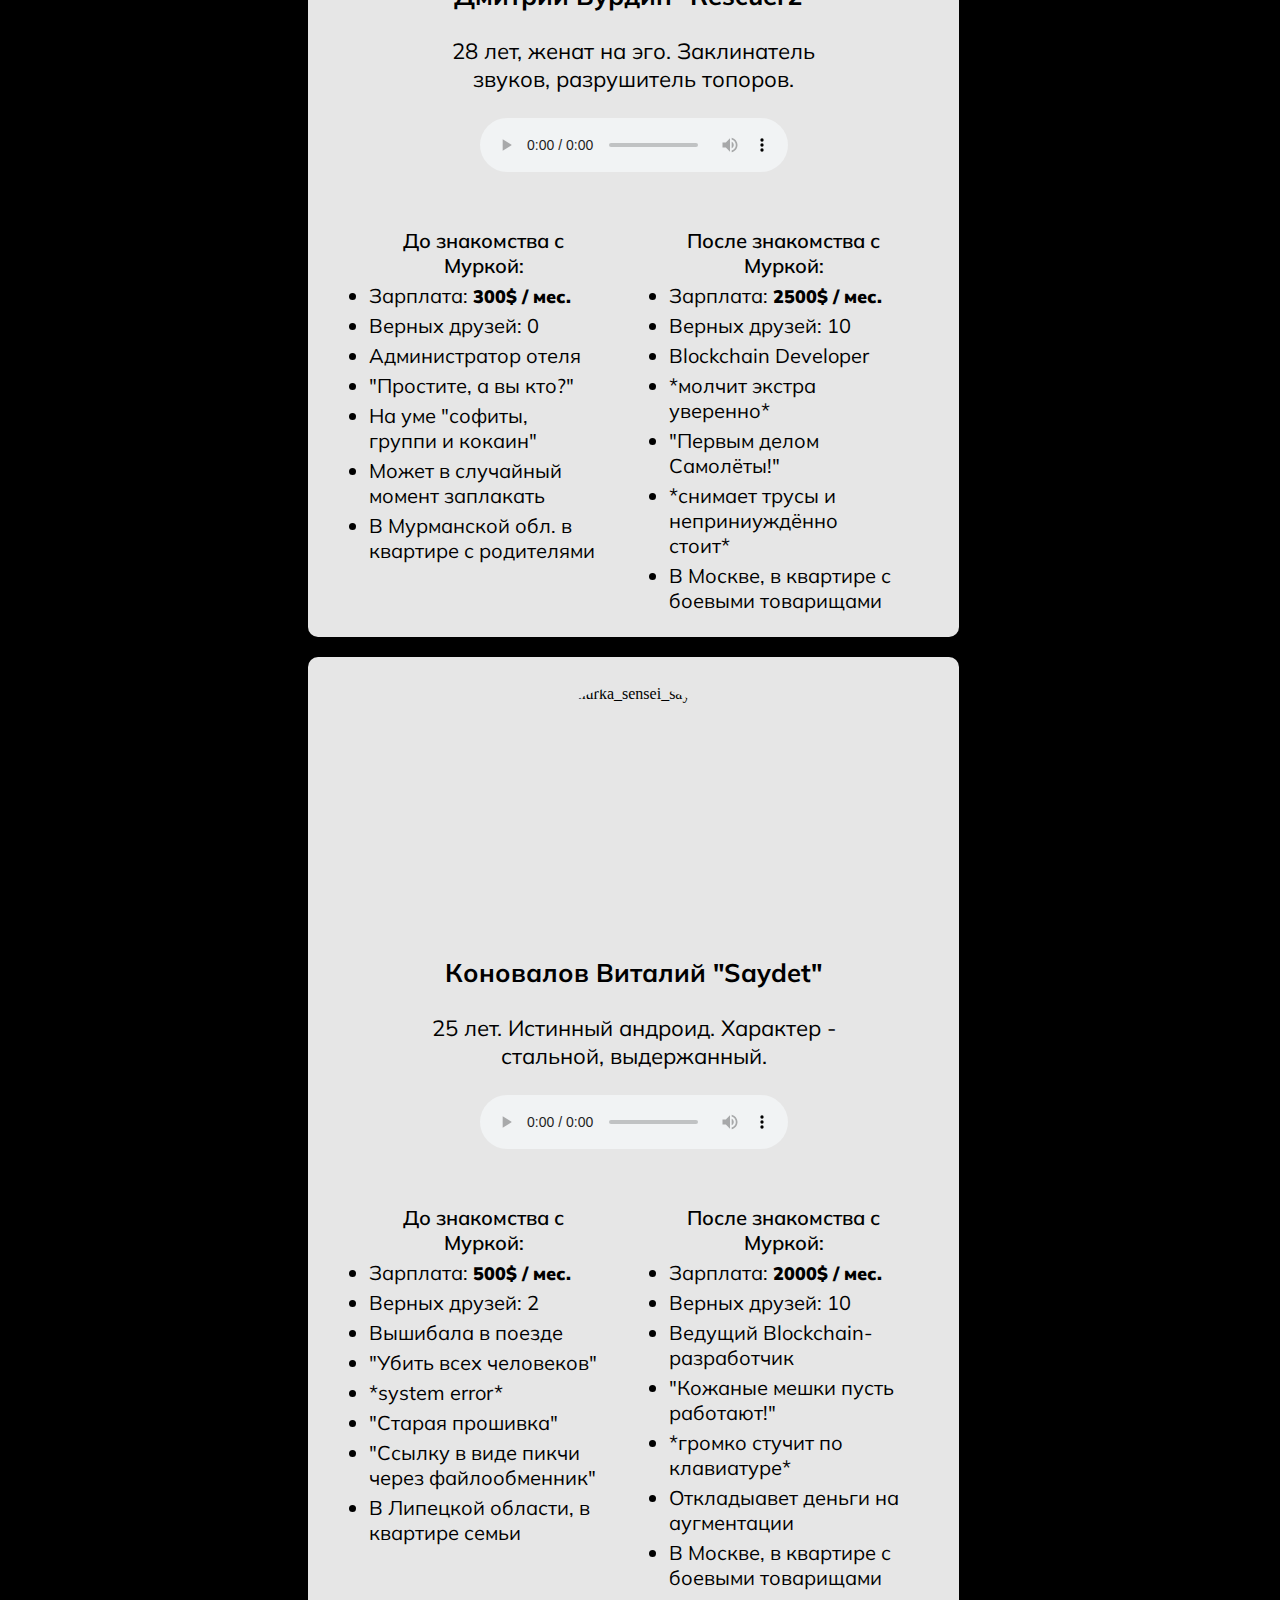
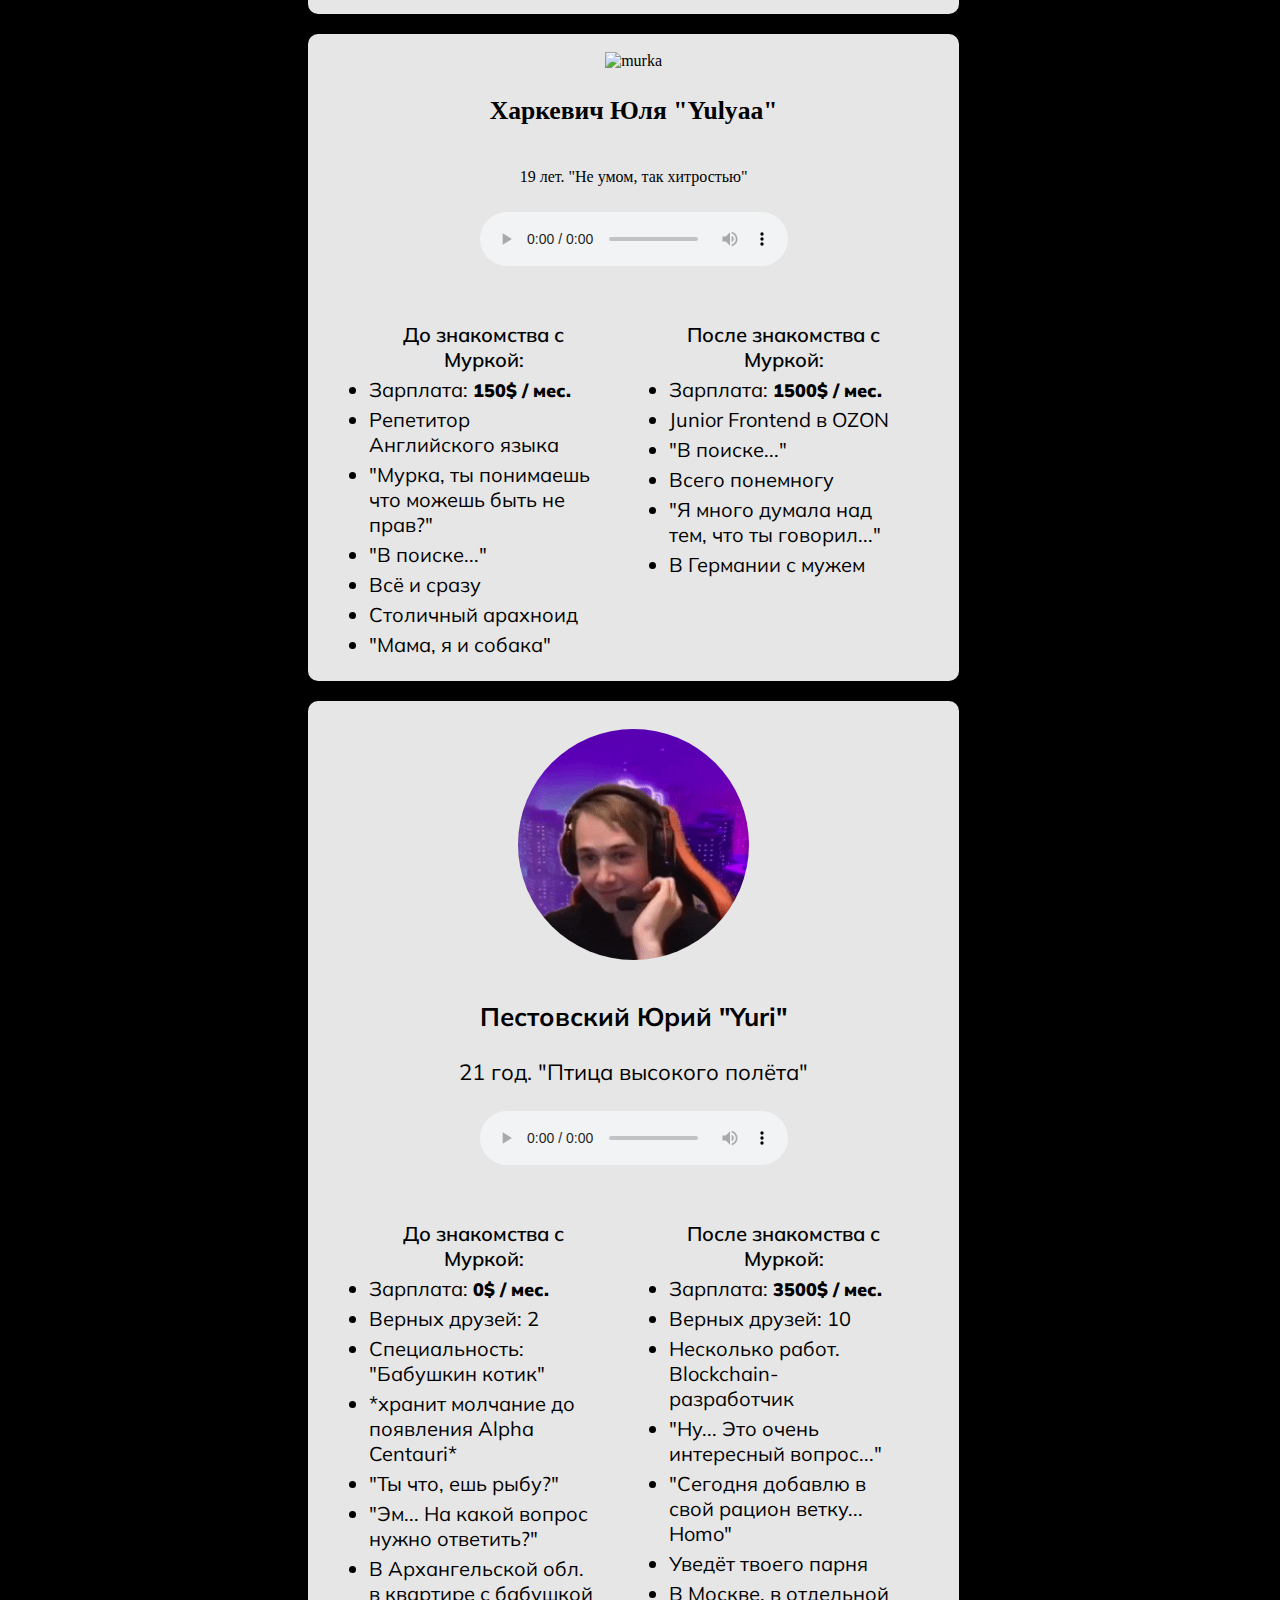
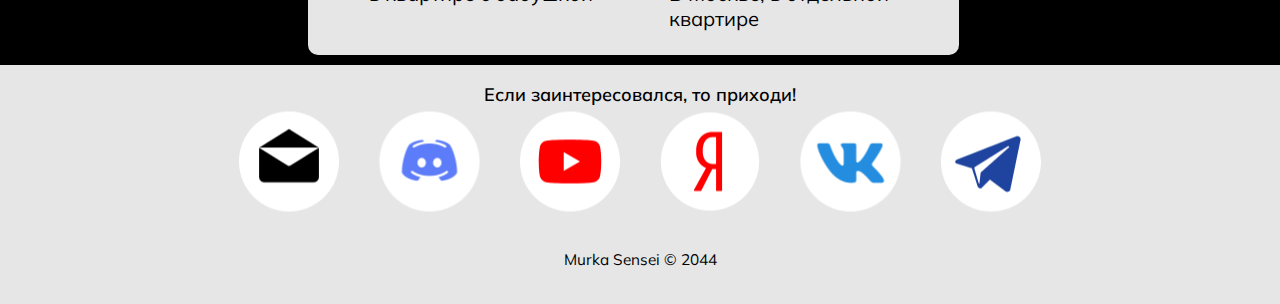
==== commit 7794c9ec: "Update index.html" ====
--- a/index.html
+++ b/index.html
@@ -7,7 +7,7 @@
   <meta name="description" content="Murka Sensei">
   <title>Murka Sensei</title>
   <meta name="keywords"
-    content="murka sensei, мурка сэнсэи, мурка сенсей, мурка сэнсэй, Murka, Мурка, единомышленники, кооперация, garry's mod, gmod, rdm, сервер garry's mod, carnage, CARNAGE, Сервер Carnage, сервер carnage, Сервер CARNAGE, Garry's Mod, сервер в гаррис мод">
+    content="murka sensei, мурка сэнсэи, мурка сенсей, мурка сэнсэй,murka, murka sensei, мурка, единомышленники, кооперация, улучшения качества жизни, финансовая независимость, пенсия, программирование">
   <meta property="og:title" content="Murka Sensei">
   <meta property="og:description" content="Ты из будущего желает помочь тебе!">
   <meta property="twitter:title" content="Murka Sensei">
@@ -47,18 +47,18 @@
       <aside class="platforms">
         <div class="links">
           &nbsp
-          <a class="icon" target="_blank" href="mailto:murka.sensei@gmail.com"><img src="img/email_bw.png"
+          <a class="icon" target="_blank" href="/cdn-cgi/l/email-protection#9ef3ebecf5ffb0edfbf0edfbf7def9f3fff7f2b0fdf1f3"><img src="img/email_bw.png"
               alt="email_logo"></a>
           &nbsp
           <a class="icon" target="_blank" href="https://discord.gg/SgJg3DFQYk"><img src="img/discord_colored.png"
               alt="discord_logo"></a>
           &nbsp
           <a class="icon" target="_blank" href="https://www.youtube.com/@Murka.Sensei"><img
-              src="img/Youtube_colored.png" alt="youtube_logo"></a>
+              src="img/youtube_colored.png" alt="youtube_logo"></a>
           &nbsp
           <a class="icon" target="_blank"
             href="https://yandex.ru/search/?text=%D0%BC%D1%83%D1%80%D0%BA%D0%B0+%D1%81%D1%8D%D0%BD%D1%81%D1%8D%D0%B9"><img
-              src="img/Yandex_colored.png" alt="Yandex"></a>
+              src="img/yandex_colored.png" alt="Yandex"></a>
           &nbsp
           <a class="icon" target="_blank" href="https://vk.com/murkasensei"><img src="img/vk_colored.png"
               alt="vkontakte_logo"></a>
@@ -73,25 +73,18 @@
             class="glow">сейчас!</span></h1>
         <img class="ImgMurka" alt="murka_sensei_torso" src="img\murka_torso_transparent.png">
         <article class="textAboutUs">
-          <h2>Мы - лучшая версия себя</h2>
           <p>
-            Версия появилась не из ниоткуда, а была найдена где-то в недрах нас самих, взращена Муркой Сэнсэй.
-            Кто-то из нас уже ступил на этот путь и многое приобрёл, а кто-то уже закончил его, прихватив общие ресурсы
-            с
-            собой.
+            Мы — группа молодых людей, которые смогли объединиться и взять жизнь в свои руки. Коллектив, экипаж или община — кому что по душе. Каждый видит в этом что-то для себя.
           </p>
         </article>
         <img alt="murka_sensei_group_photo" class="ImgGroup" src="img/group photo.jpg">
         <article class="textAboutUs1">
           <p style=" padding: 15%; padding-top: 0; padding-bottom: 0;">
-            Благодаря Мурке Cэнсэю, многие из нас смогли достичь больших высот, как в финансовом плане, так и
-            эмоциональном,
-            обретя товарищей на которых можно положиться.
-            <br>
-            <br>
-            Хочешь добиться того же?
-            <br>
-            Приходи в 21:40 МСК на наш дискорд сервер
+            Мы ищем таких, кому это интересно. Раз ты здесь, значит ты уже на пути к знакомству. Мы создаём группу единомышленников, которые хотят найти надежных и верных товарищей! Чем нас больше, тем мы сильнее. Вместе!
+            <br><br>
+            Что бы вместе преуспеть мы учимся, ведём здоровый образ жизни, изучаем полезную литературу, фильмы и песни — всё это осознанное построение собственного будущего, своего настоящего.
+            <br><br>
+            Если ты заинтересовался, то непременно пиши нам!
           </p>
           &nbsp
           <a class="icon" target="_blank" href="https://discord.gg/SgJg3DFQYk"><img class="exceptionalIcon"
@@ -295,7 +288,7 @@
               </ul>
             </div>
           </article>
-          <article class="ProfileBlock">
+           <article class="ProfileBlock">
             <div class="emptySpace"></div>
             <section class="flexColumn">
               <img alt="murka_sensei_saydet" class="profilePic" src="img/saydet_interview_gif.gif">
@@ -338,8 +331,8 @@
           <article class="ProfileBlock" id="Yulyaa">
             <div class="emptySpace"></div>
             <section class="flexColumn">
-              <img alt="murka_sensei_yulyaa" class="profilePic" src="img/yulyaa_interview_gif.gif">
-              <section class="profileText">
+              <img alt="murka
+                "profileText">
                 <h3>Харкевич Юля "Yulyaa"</h3>
                 <p>19 лет. "Не умом, так хитростью"</p>
               </section>
@@ -415,23 +408,22 @@
         </div>
       </div>
       <footer class="footer">
-        <h2 style="padding-left: 10%; padding-right: 10%;"> Если заинтересовался то приходи знакомиться в наш дискорд
-          канал, там мы собираемся ежедневно в 21:40 для желающих, задать вопросы, вступить.
+        <h2 style="padding-left: 10%; padding-right: 10%;"> Если заинтересовался, то приходи!
         </h2>
         <aside class="platforms2">
           &nbsp
-          <a class="icon" target="_blank" href="mailto:murka.sensei@gmail.com"><img src="img/email_bw.png"
+          <a class="icon" target="_blank" href="/cdn-cgi/l/email-protection#e78a92958c86c994828994828ea7808a868e8bc984888a"><img src="img/email_bw.png"
               alt="Email logo"></a>
           &nbsp
           <a class="icon" target="_blank" href="https://discord.gg/SgJg3DFQYk"><img src="img/discord_colored.png"
               alt="Discord logo"></a>
           &nbsp
           <a class="icon" target="_blank" href="https://www.youtube.com/@Murka.Sensei"><img
-              src="img/Youtube_colored.png" alt="YouTube logo"></a>
+              src="img/youtube_colored.png" alt="YouTube logo"></a>
           &nbsp
           <a class="icon" target="_blank"
             href="https://yandex.ru/search/?text=%D0%BC%D1%83%D1%80%D0%BA%D0%B0+%D1%81%D1%8D%D0%BD%D1%81%D1%8D%D0%B9"><img
-              src="img/Yandex_colored.png" alt="Yandex logo"></a>
+              src="img/yandex_colored.png" alt="Yandex logo"></a>
           &nbsp
           <a class="icon" target="_blank" href="https://vk.com/murkasensei"><img src="img/vk_colored.png"
               alt="YouTube logo"></a>
@@ -447,6 +439,6 @@
     <div class="zoning4"></div>
     <div class="zoning5"></div>
   </main>
-</body>
+<script data-cfasync="false" src="/cdn-cgi/scripts/5c5dd728/cloudflare-static/email-decode.min.js"></script></body>
 
 </html>
--- a/rules.css
+++ b/rules.css
@@ -15,9 +15,11 @@
   }
 
   .platforms2 {
-    transform: scale(0.2);
-    width: 0;
-    height: 0;
+    transform: scale(0.25);
+    width: 0;
+    height: 0;
+    top: 3vh;
+    padding: 4vh;
   }
 }
 
@@ -39,9 +41,11 @@
   }
 
   .platforms2 {
-    transform: scale(0.2);
-    width: 0;
-    height: 0;
+    transform: scale(0.3);
+    width: 0;
+    height: 0;
+    top: 3vh;
+    padding: 3vh;
   }
 }
 
@@ -60,8 +64,8 @@
   .platforms2 {
     transform: scale(0.3);
     width: 0;
-    top: 3vh;
-    padding: 3vh;
+    top: 4vh;
+    padding: 5vh;
     height: 0;
   }
 }
@@ -85,8 +89,8 @@
 
   .platforms2 {
     transform: scale(0.3);
-    top: 3vh;
-    padding: 3vh;
+    top: 4vh;
+    padding: 4vh;
     width: 0;
     height: 0;
   }
@@ -110,9 +114,11 @@
   }
 
   .platforms2 {
-    transform: scale(0.3);
-    width: 0;
-    height: 0;
+    transform: scale(0.4);
+    width: 0;
+    height: 0;
+    top: 4vh;
+    padding: 4vh;
   }
 }
 
@@ -164,7 +170,7 @@
   }
 
   .platforms2 {
-    transform: scale(0.5);
+    transform: scale(0.45);
     width: 0;
     height: 0;
     top: 6vh;
@@ -194,8 +200,10 @@
   }
 
   .platforms2 {
-    transform: scale(0.5);
-    width: 0;
-    height: 0;
-  }
-}+    transform: scale(0.5) translateY(10vh);
+    width: 0;
+    height: 0;
+    padding: 7vh;
+    height: 0px;
+  }
+}
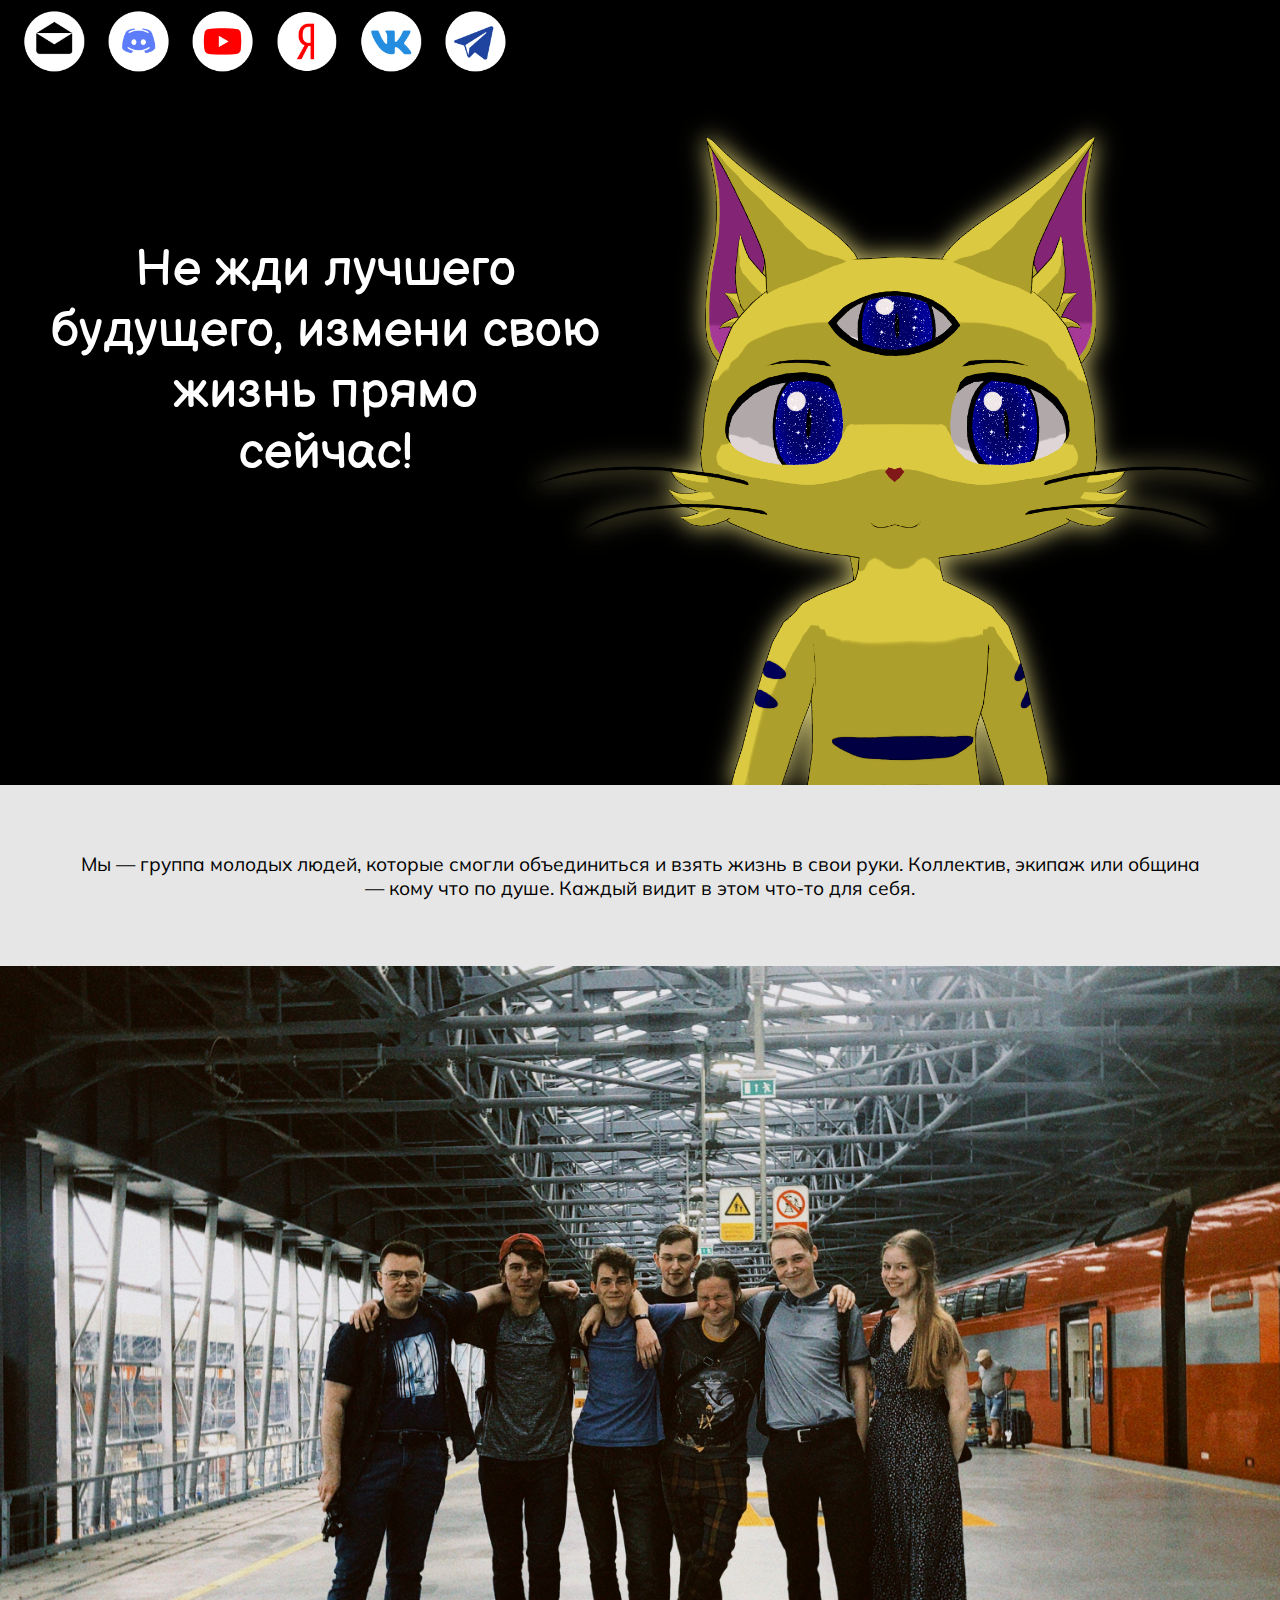
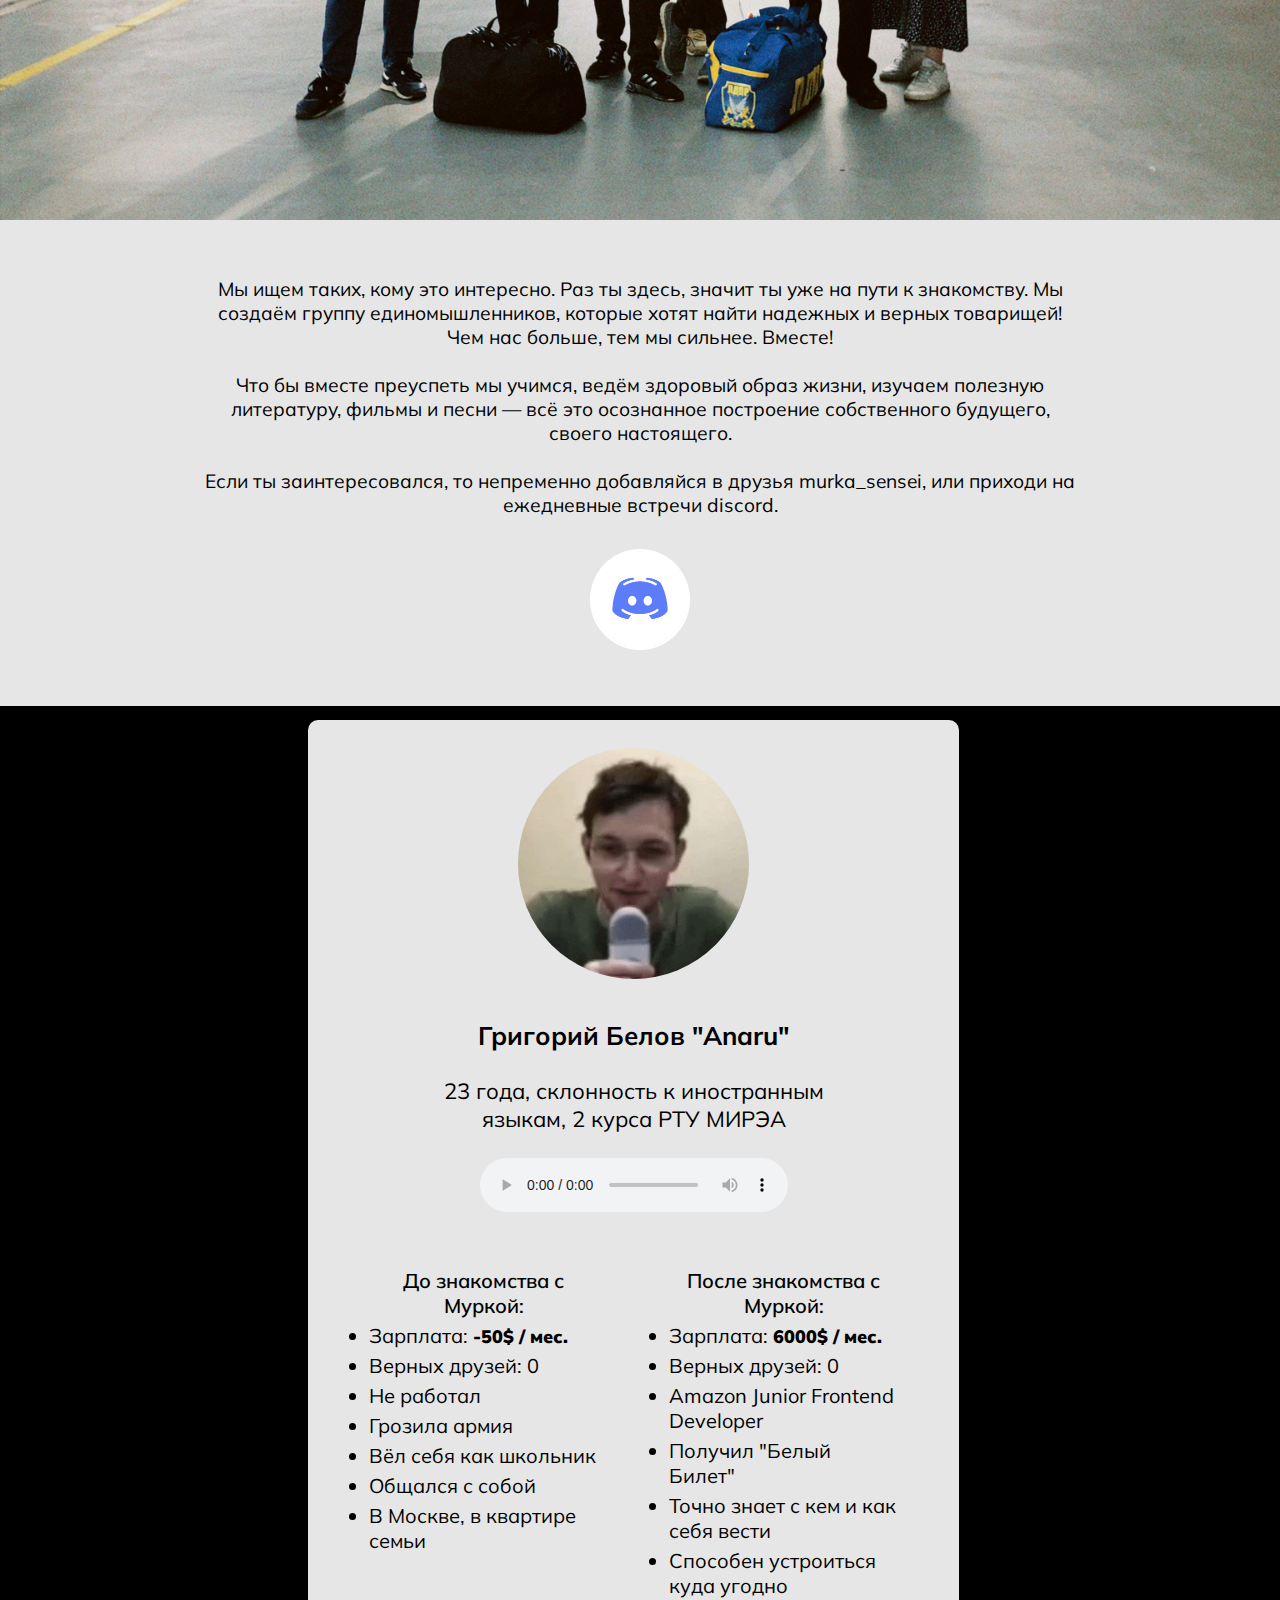
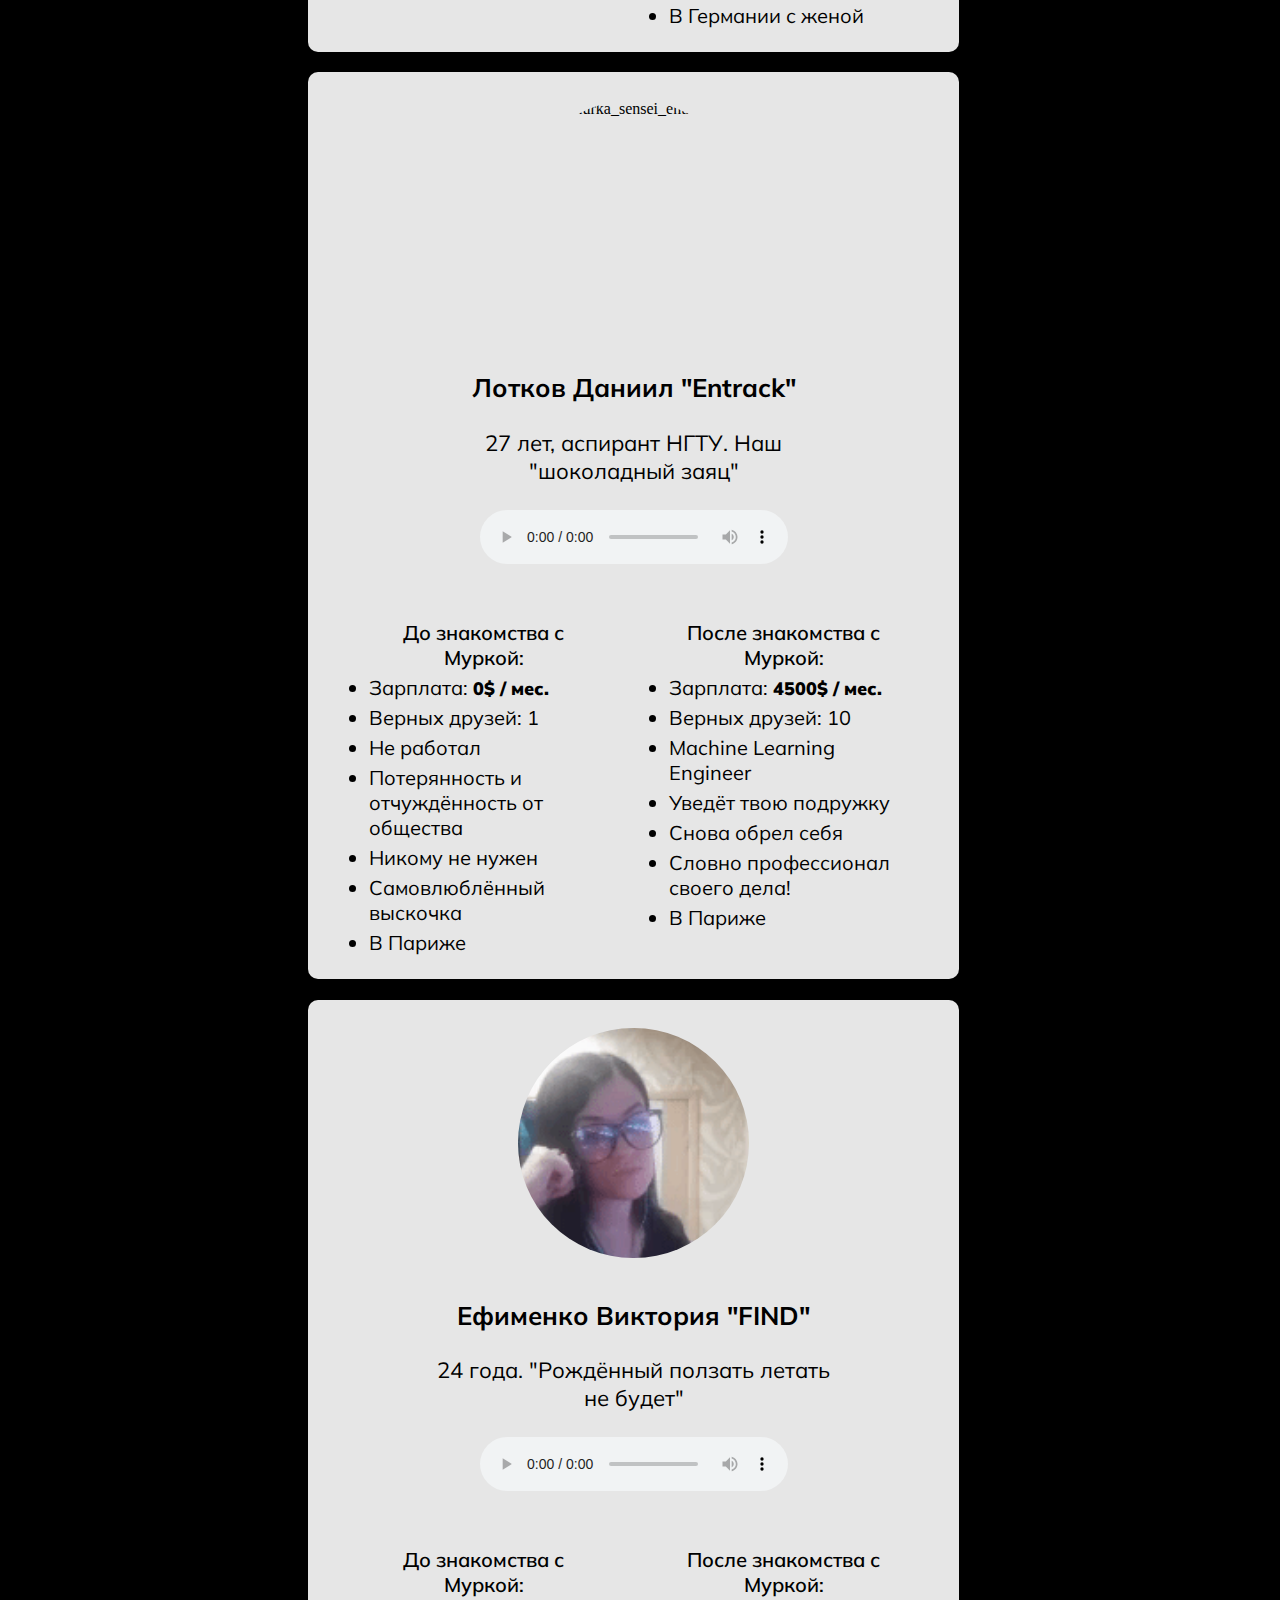
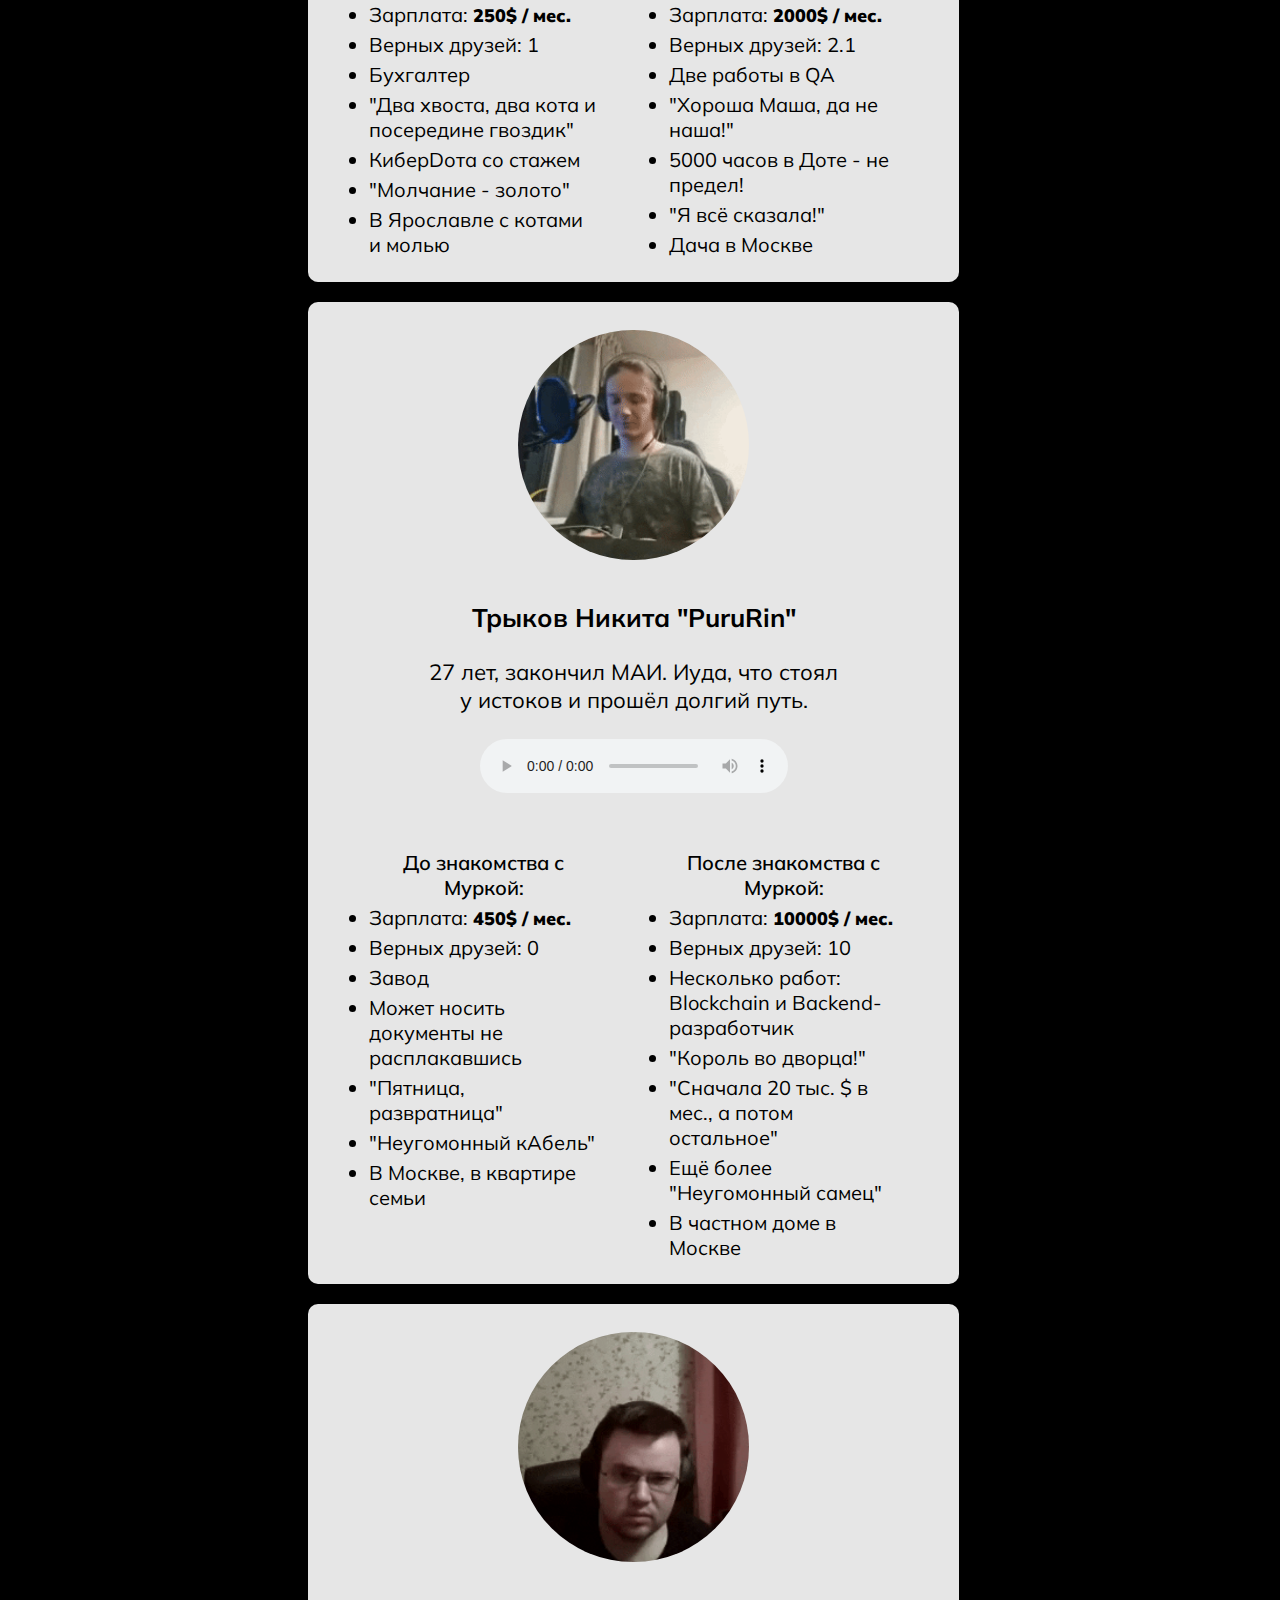
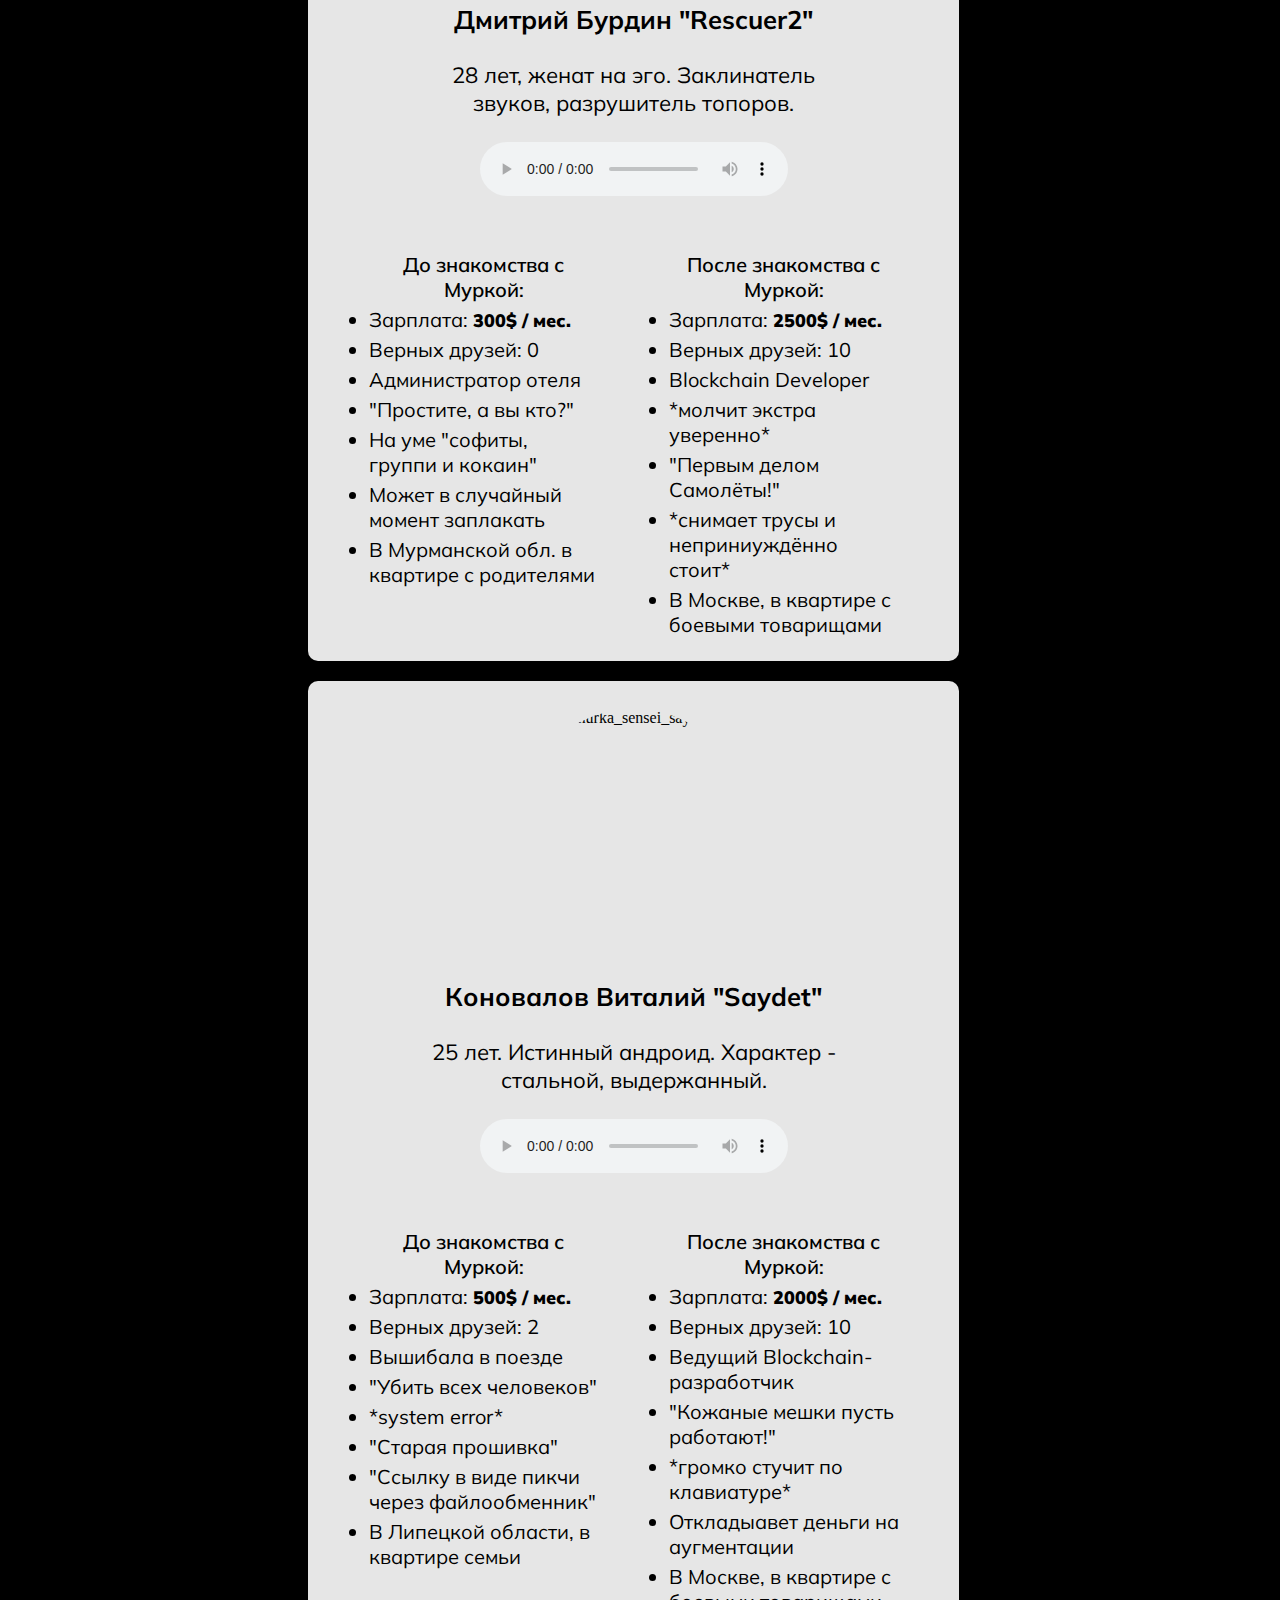
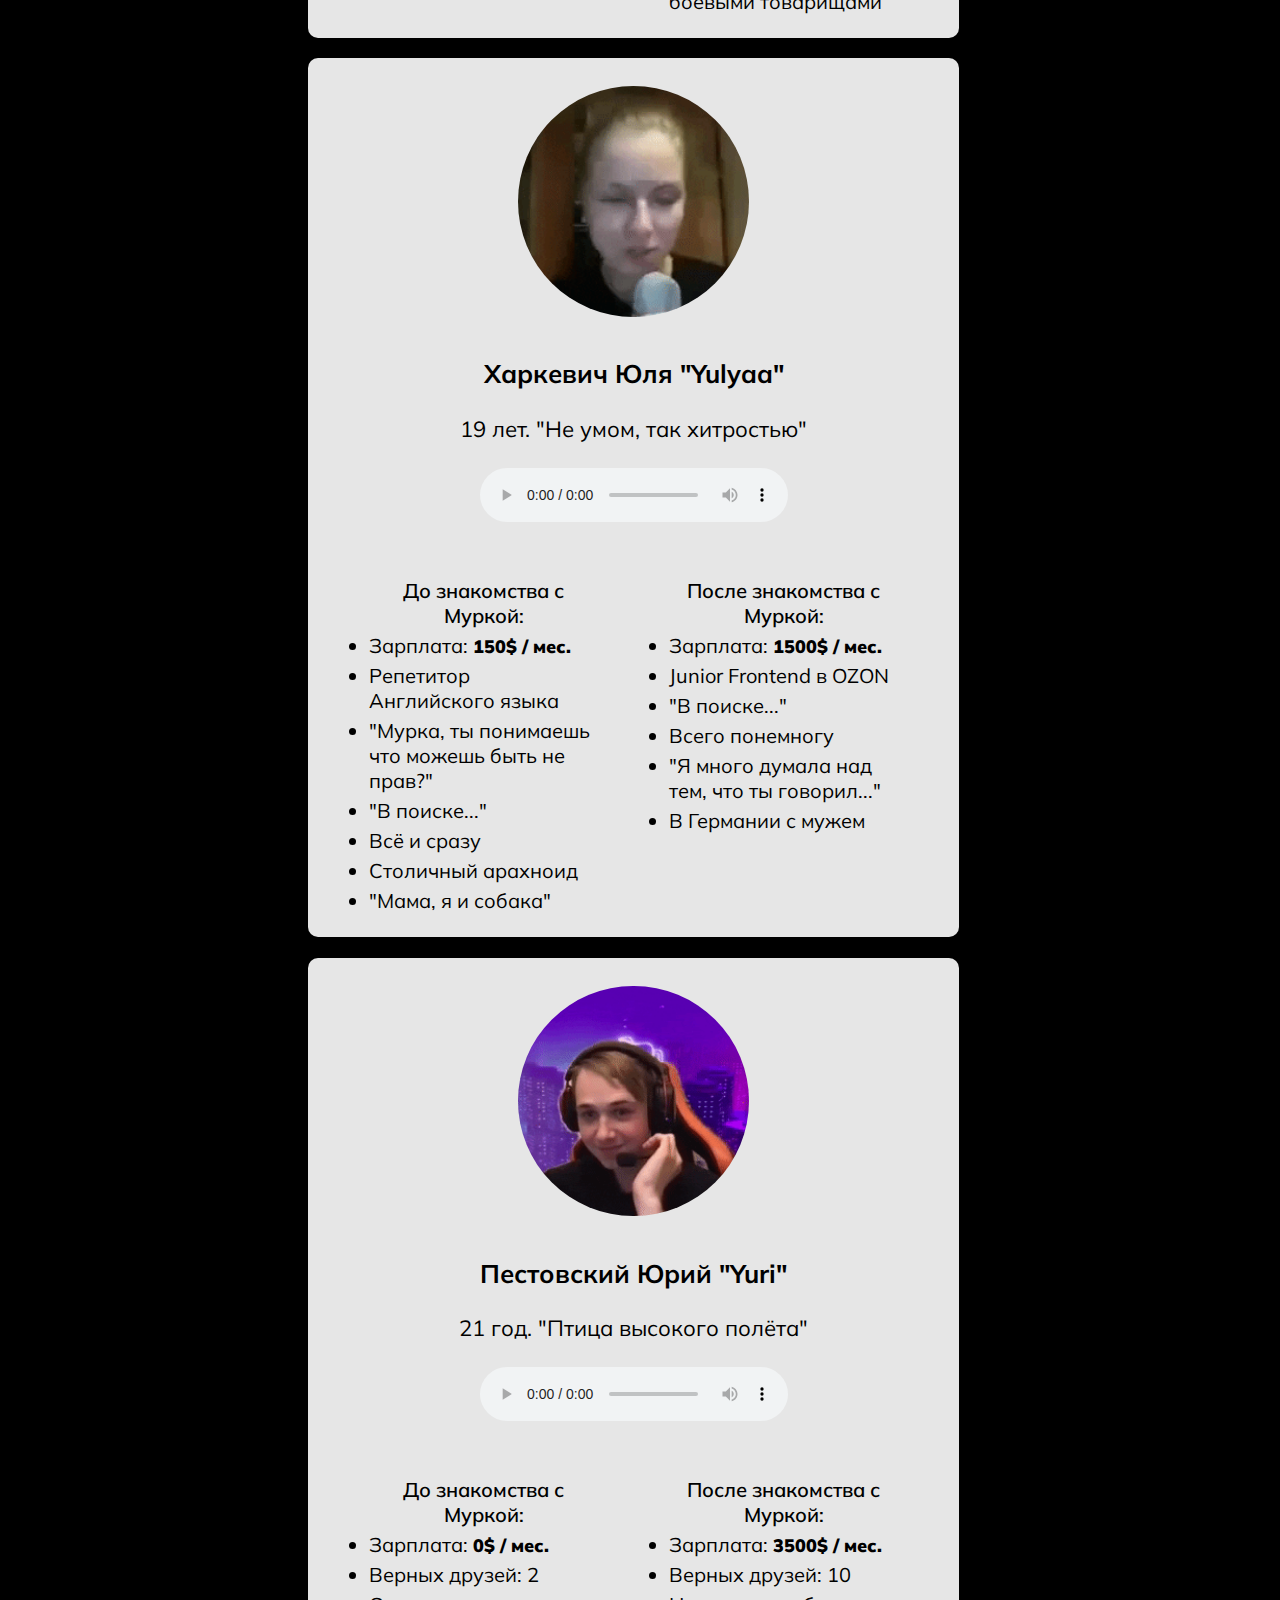
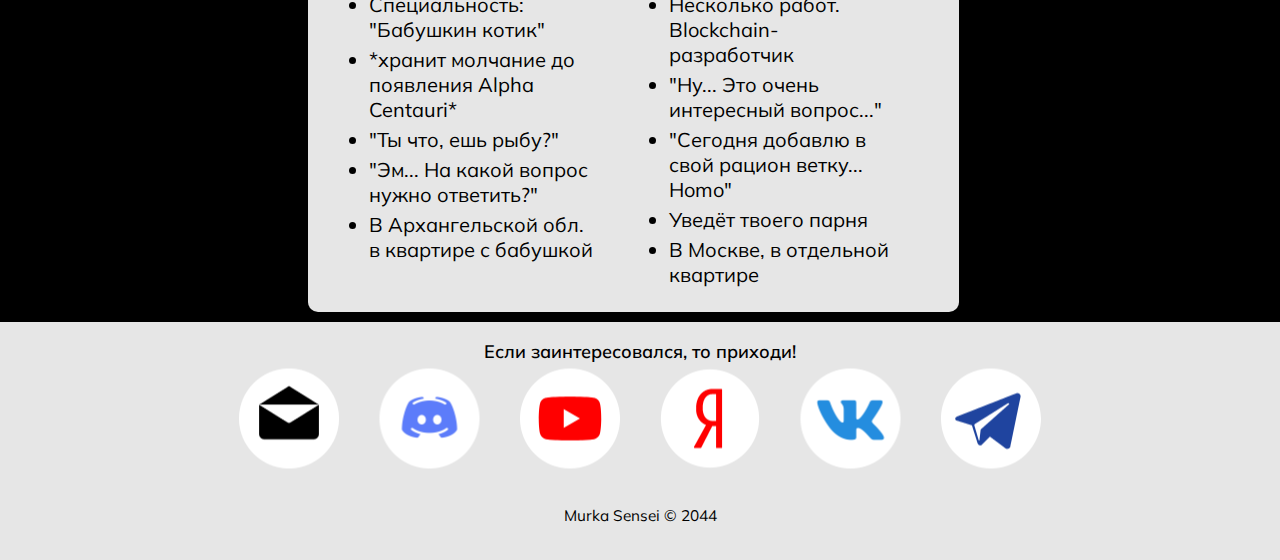
==== commit 59c3133c: "Update index.html" ====
--- a/index.html
+++ b/index.html
@@ -12,7 +12,7 @@
   <meta property="og:description" content="Ты из будущего желает помочь тебе!">
   <meta property="twitter:title" content="Murka Sensei">
   <meta property="twitter:description" content="Ты из будущего желает помочь тебе!">
-  <meta name="yandex-verification" content="8be1503ec3b267fb">
+  <meta name="yandex-verification" content="d68d4a4de19c7b72" />
   <link rel="stylesheet" type="text/css" href="styles.css">
   <link rel="stylesheet" type="text/css" href="rules.css">
   <link rel="icon" href="img/favicon Murka.png">
@@ -84,7 +84,7 @@
             <br><br>
             Что бы вместе преуспеть мы учимся, ведём здоровый образ жизни, изучаем полезную литературу, фильмы и песни — всё это осознанное построение собственного будущего, своего настоящего.
             <br><br>
-            Если ты заинтересовался, то непременно пиши нам!
+            Если ты заинтересовался, то непременно добавляйся в друзья murka_sensei, или приходи на ежедневные встречи discord.
           </p>
           &nbsp
           <a class="icon" target="_blank" href="https://discord.gg/SgJg3DFQYk"><img class="exceptionalIcon"
@@ -331,8 +331,8 @@
           <article class="ProfileBlock" id="Yulyaa">
             <div class="emptySpace"></div>
             <section class="flexColumn">
-              <img alt="murka
-                "profileText">
+              <img alt="murka_sensei_yulya" class="profilePic" src="img/yulyaa_interview_gif.gif">
+              <section class="profileText">
                 <h3>Харкевич Юля "Yulyaa"</h3>
                 <p>19 лет. "Не умом, так хитростью"</p>
               </section>
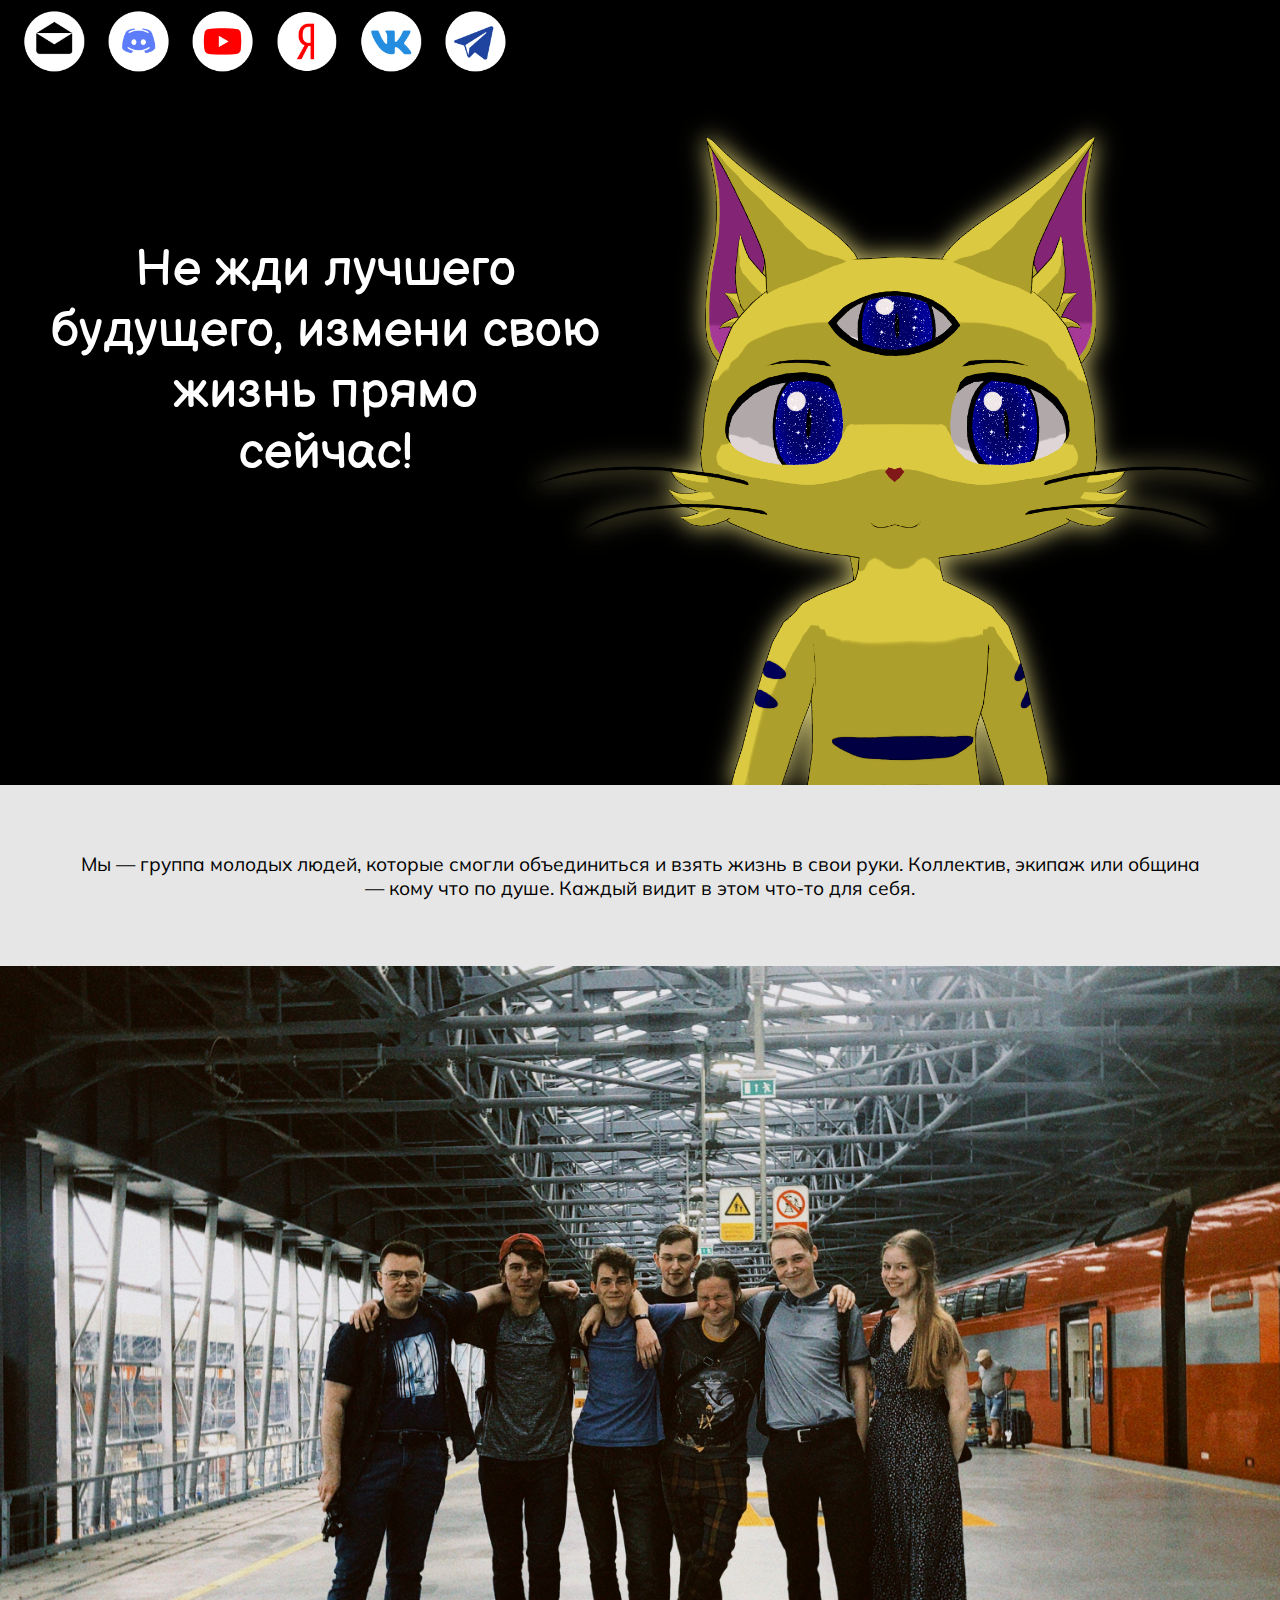
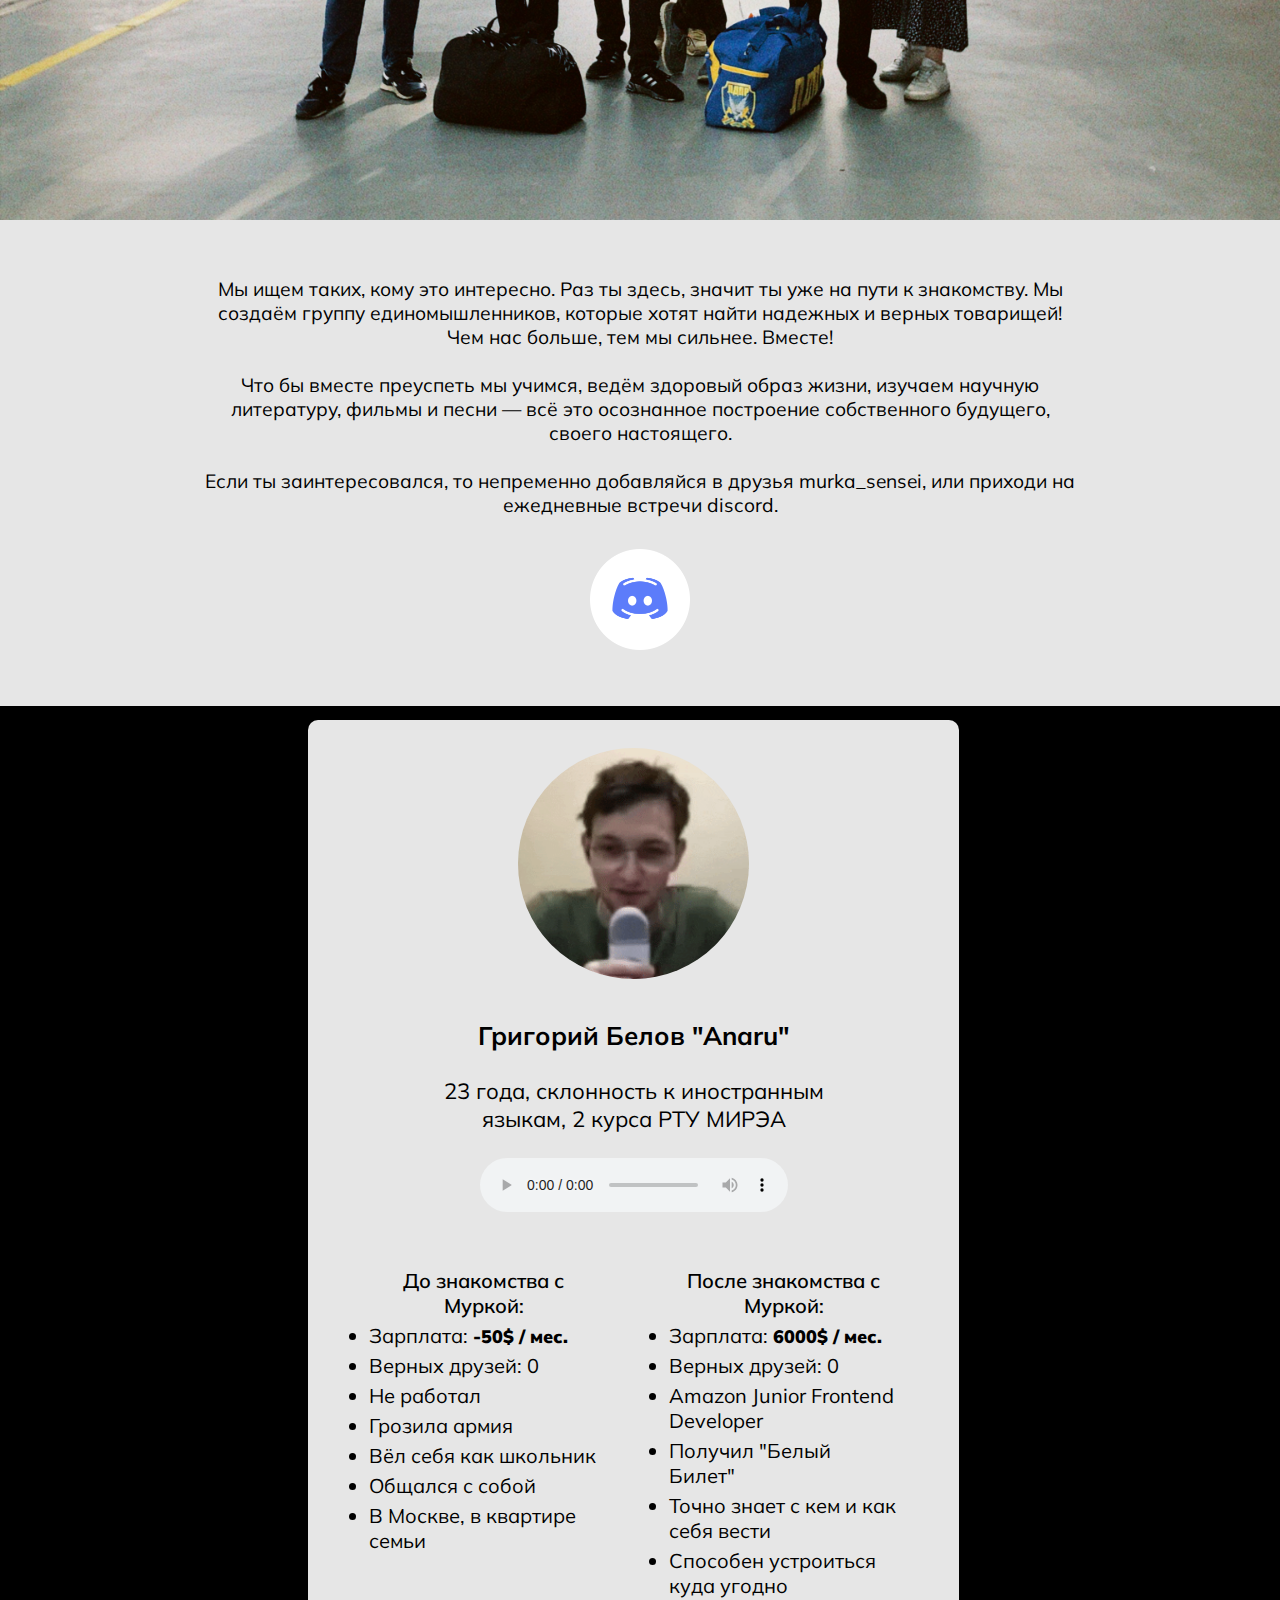
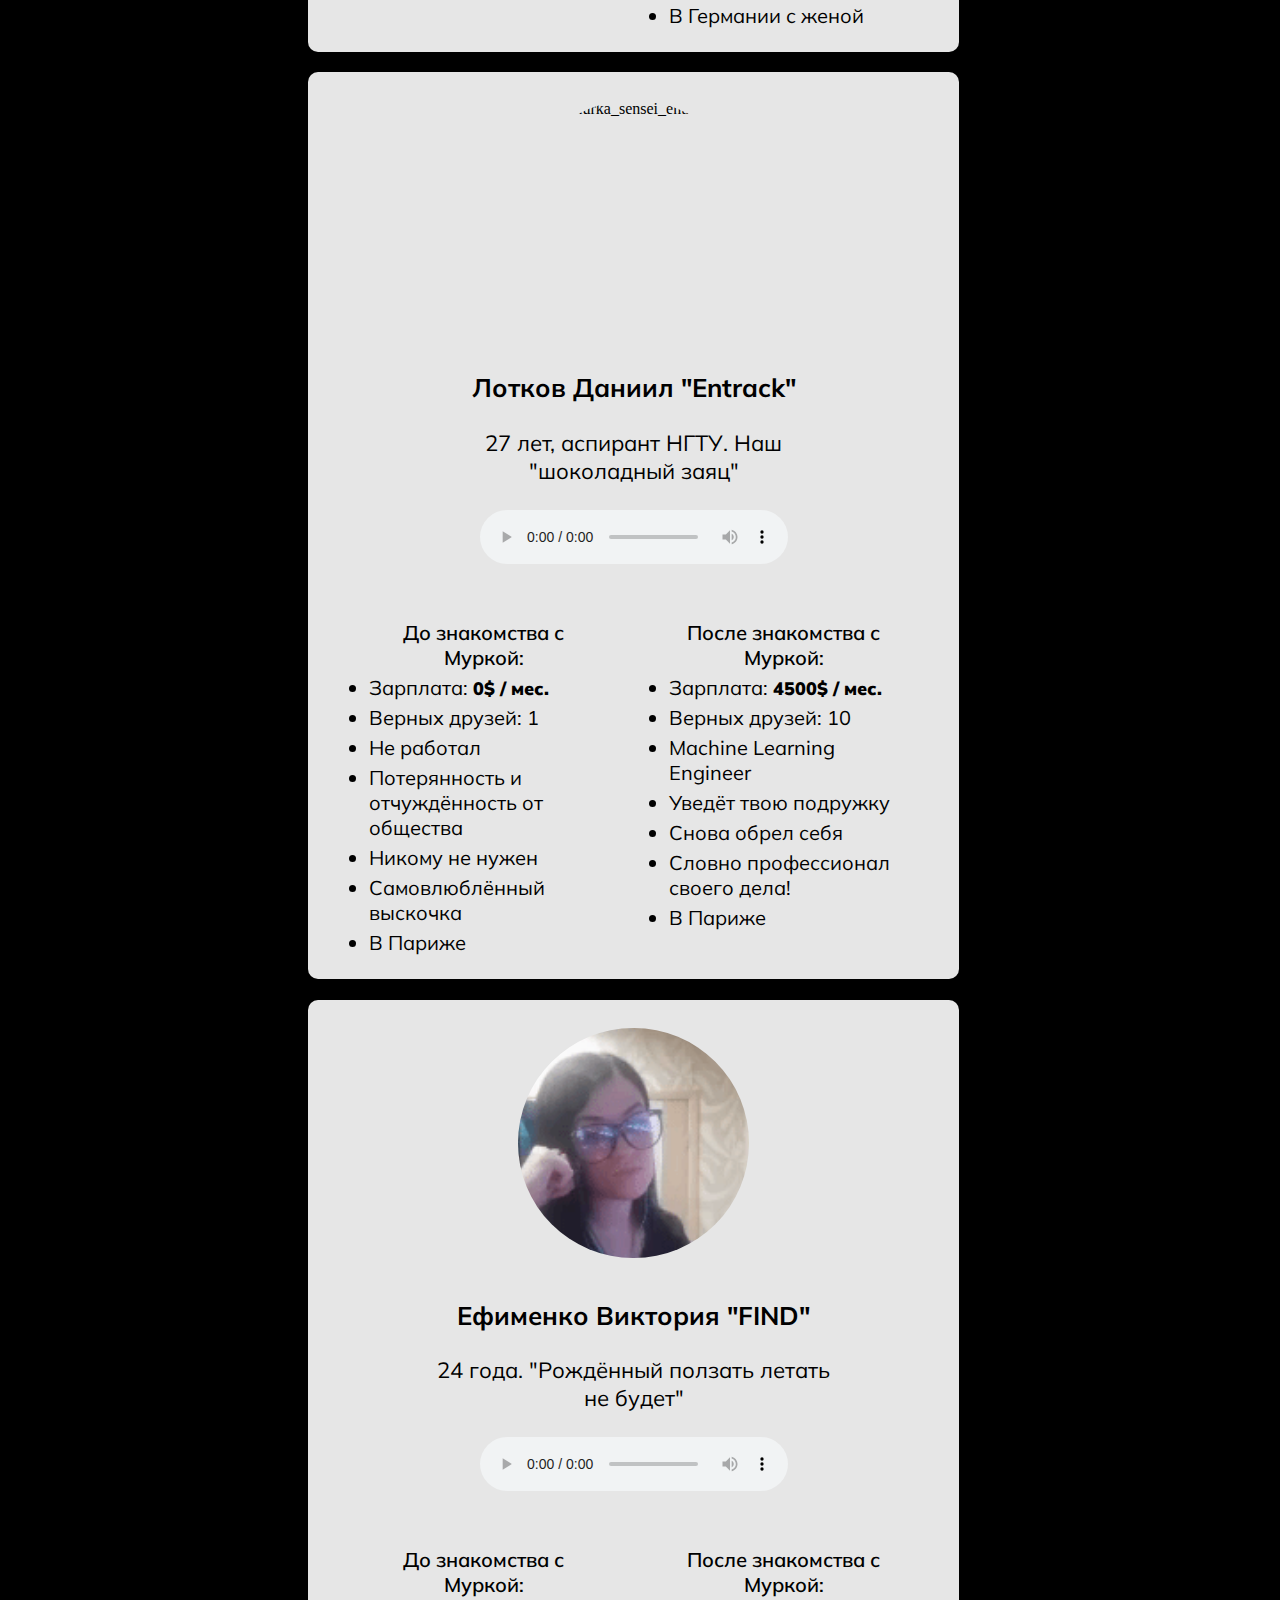
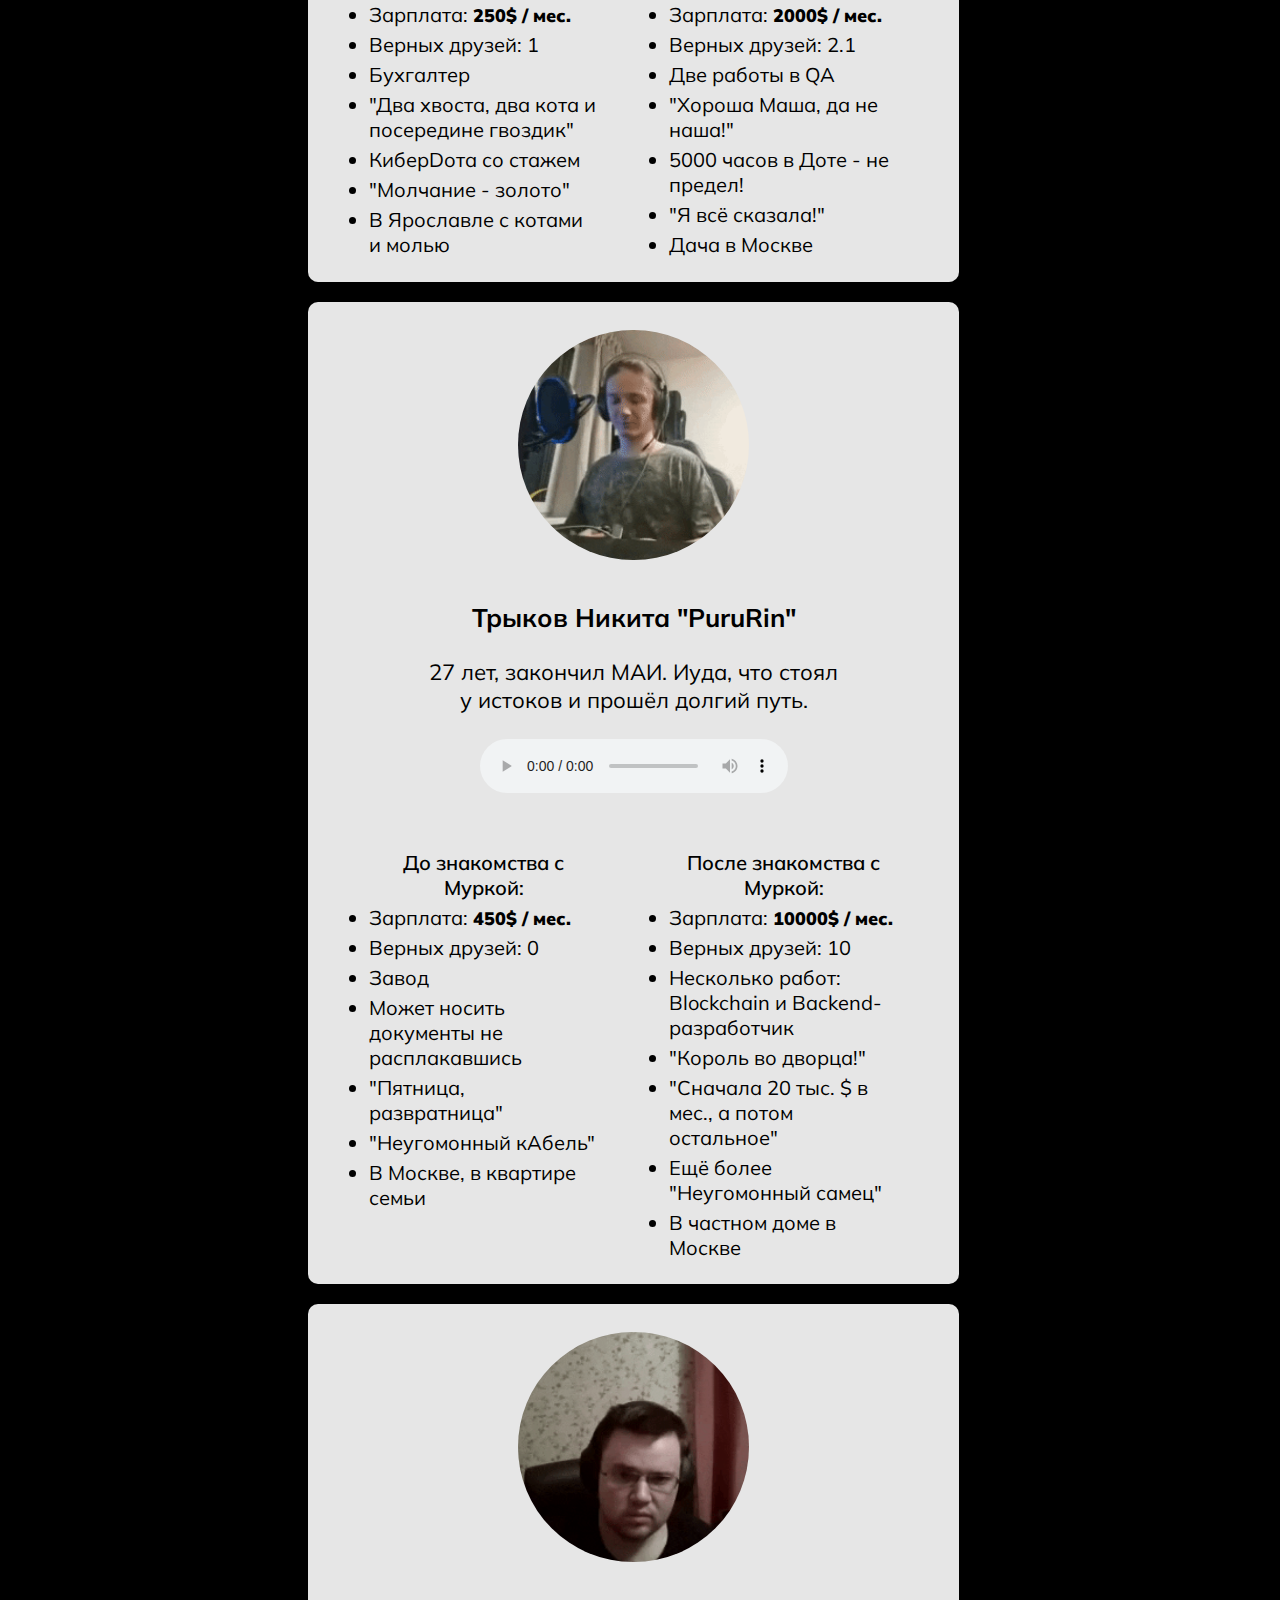
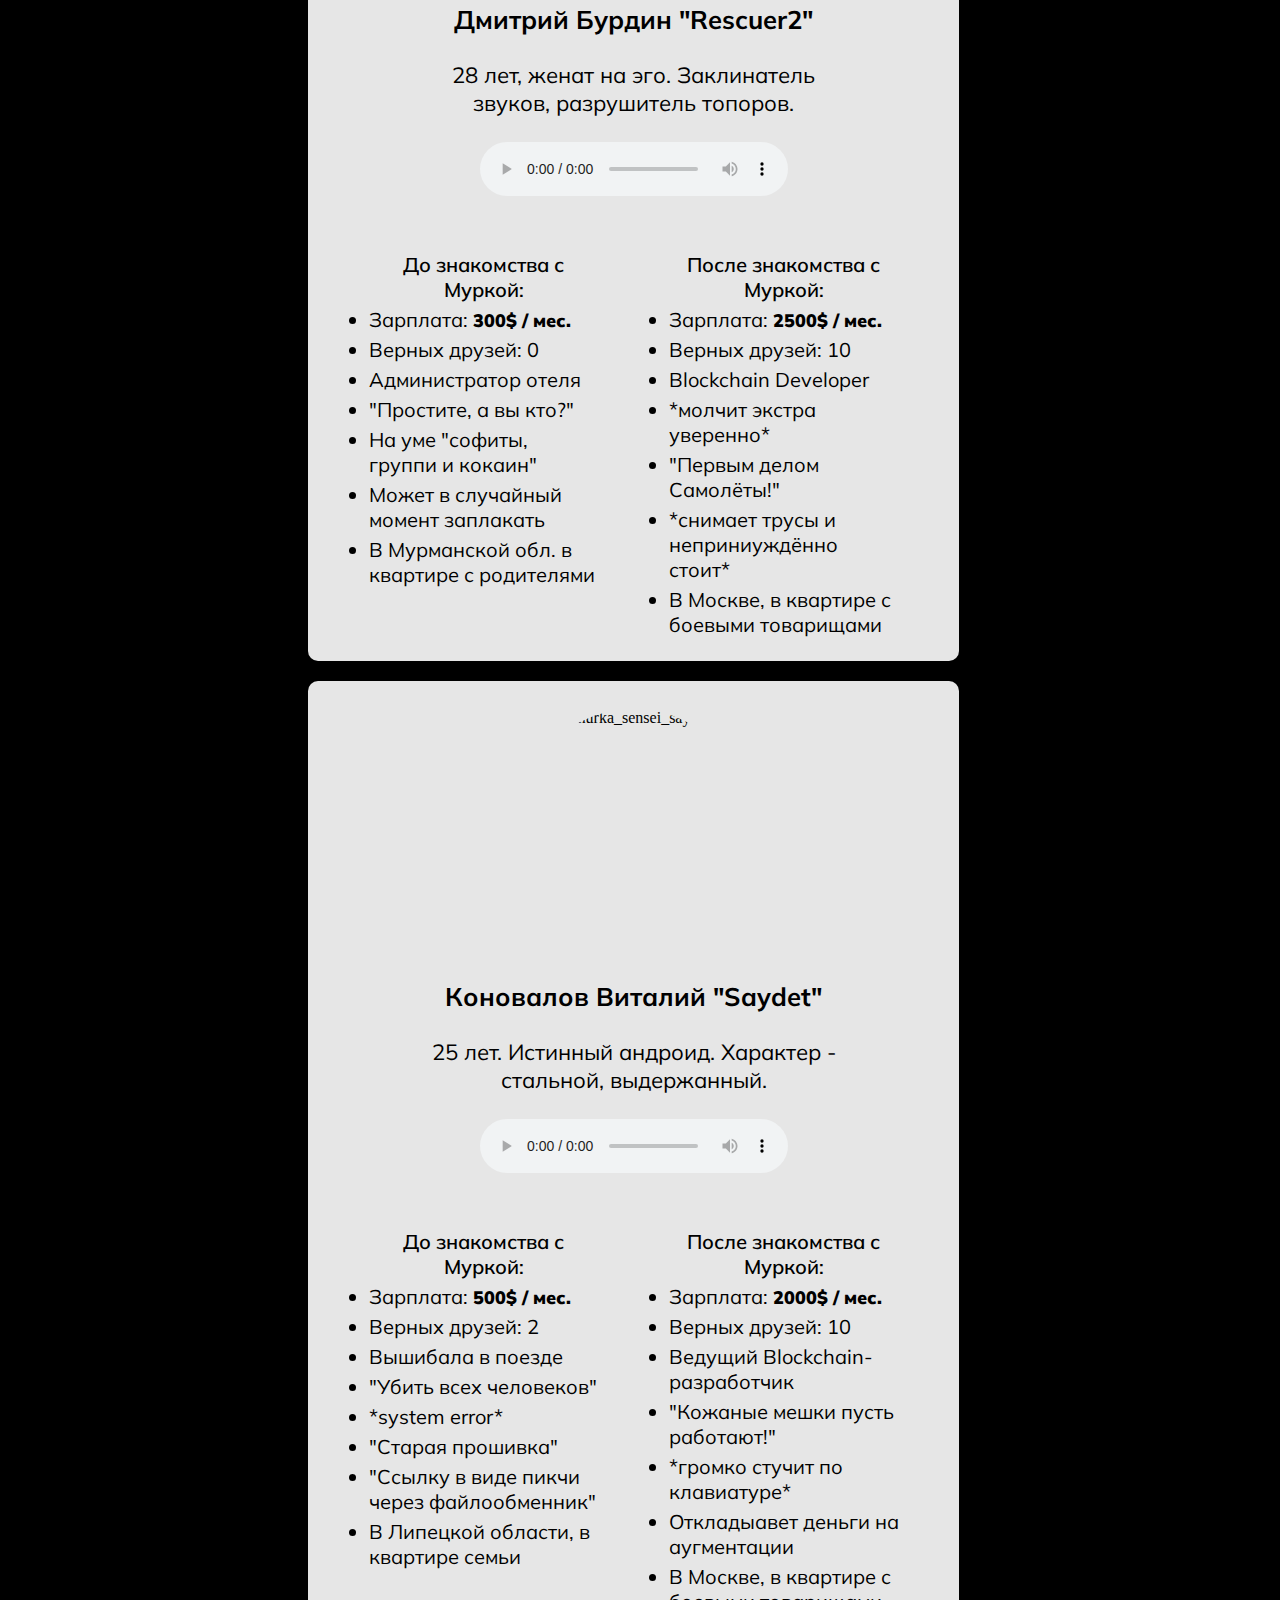
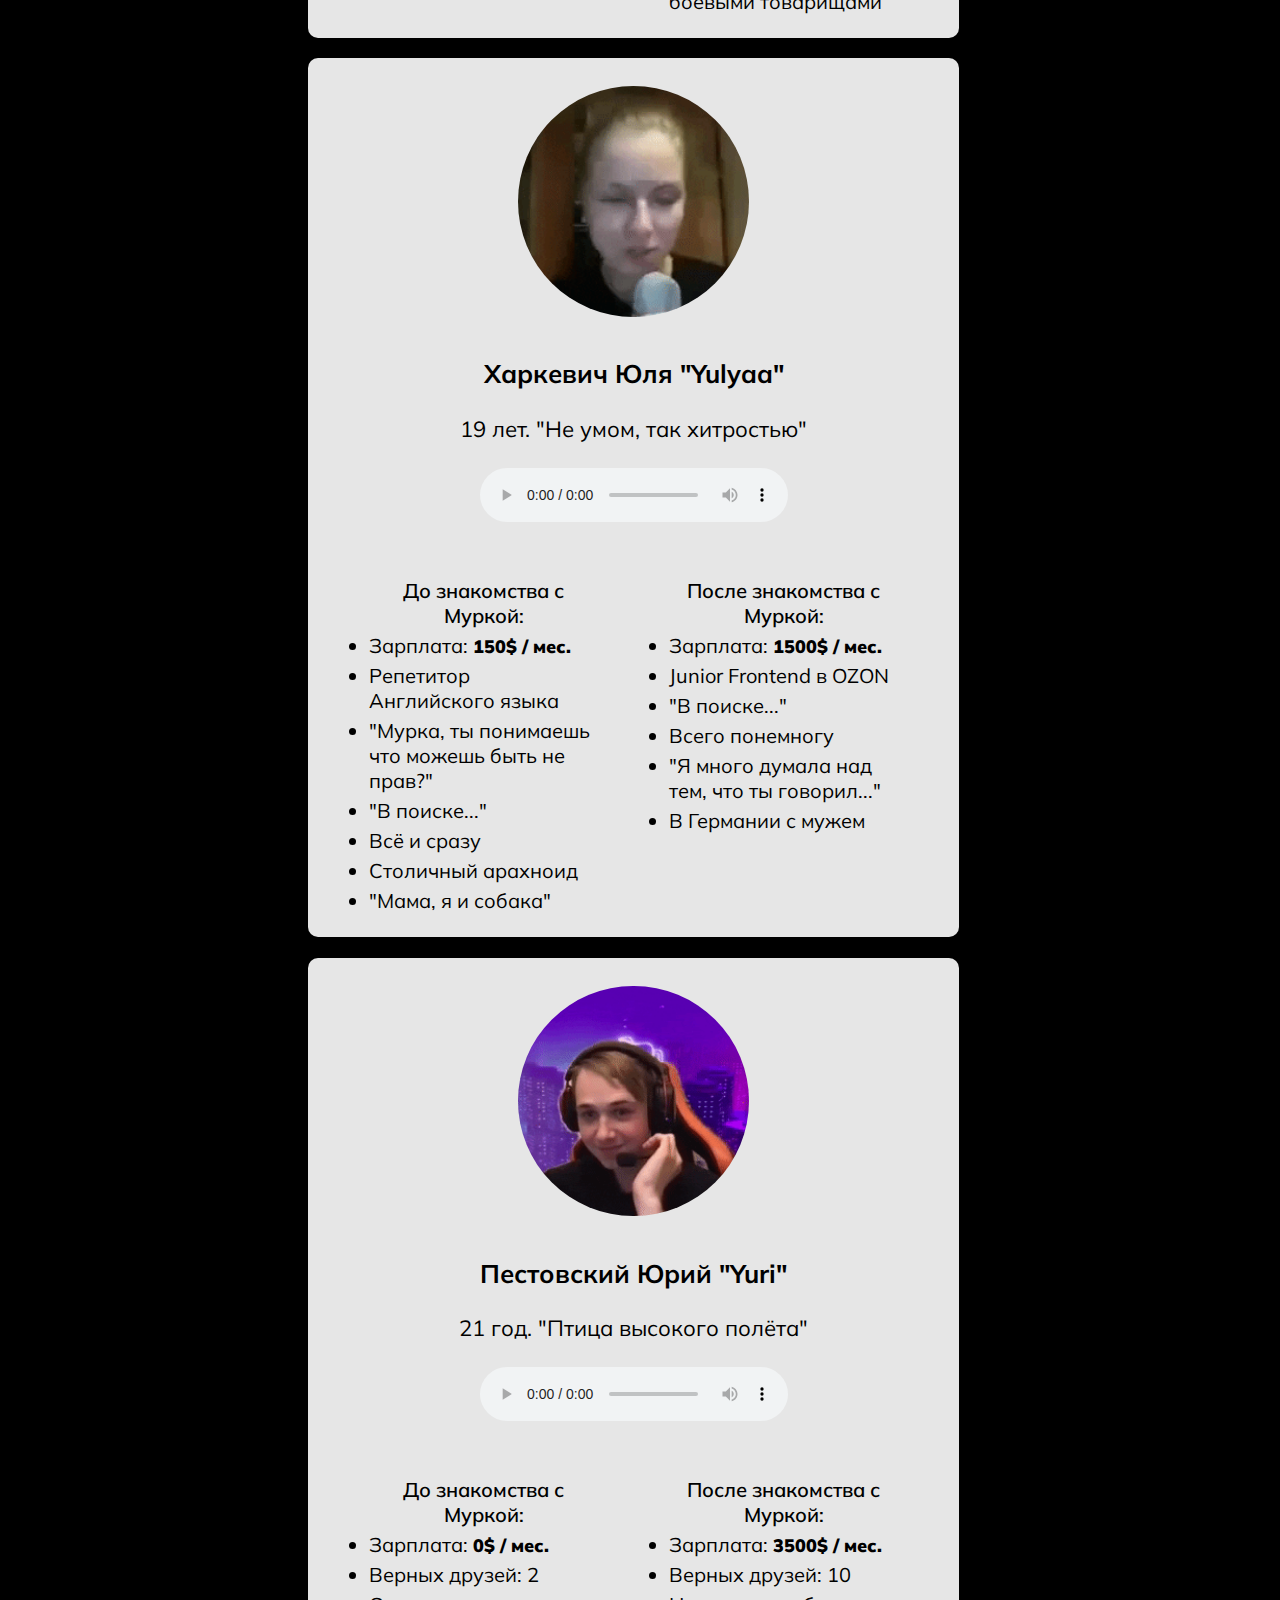
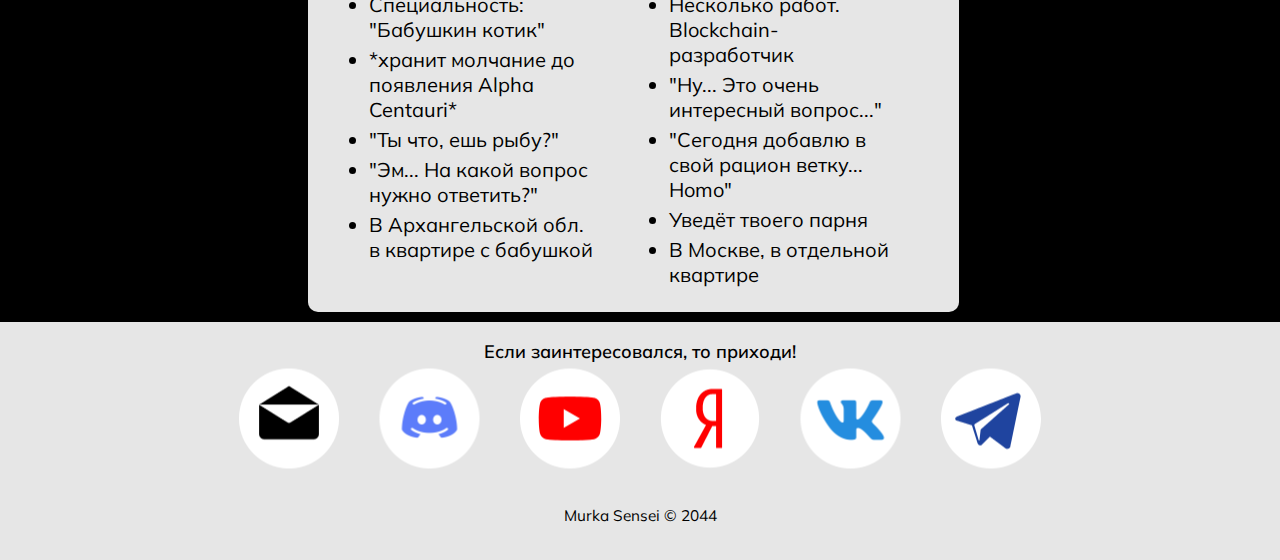
==== commit 44e82cc3: "New links for Telegram buttons" ====
--- a/index.html
+++ b/index.html
@@ -63,7 +63,7 @@
           <a class="icon" target="_blank" href="https://vk.com/murkasensei"><img src="img/vk_colored.png"
               alt="vkontakte_logo"></a>
           &nbsp
-          <a class="icon" target="_blank" href="https://t.me/Murka_Sensei_0"><img src="img/tg_colored.png"
+          <a class="icon" target="_blank" href="https://t.me/Murka_Sensei_Group?videochat"><img src="img/tg_colored.png"
               alt="telegram_logo"></a>
           &nbsp
         </div>
@@ -82,7 +82,7 @@
           <p style=" padding: 15%; padding-top: 0; padding-bottom: 0;">
             Мы ищем таких, кому это интересно. Раз ты здесь, значит ты уже на пути к знакомству. Мы создаём группу единомышленников, которые хотят найти надежных и верных товарищей! Чем нас больше, тем мы сильнее. Вместе!
             <br><br>
-            Что бы вместе преуспеть мы учимся, ведём здоровый образ жизни, изучаем полезную литературу, фильмы и песни — всё это осознанное построение собственного будущего, своего настоящего.
+            Что бы вместе преуспеть мы учимся, ведём здоровый образ жизни, изучаем научную литературу, фильмы и песни — всё это осознанное построение собственного будущего, своего настоящего.
             <br><br>
             Если ты заинтересовался, то непременно добавляйся в друзья murka_sensei, или приходи на ежедневные встречи discord.
           </p>
@@ -428,7 +428,7 @@
           <a class="icon" target="_blank" href="https://vk.com/murkasensei"><img src="img/vk_colored.png"
               alt="YouTube logo"></a>
           &nbsp
-          <a class="icon" target="_blank" href="https://t.me/Murka_Sensei_0"><img src="img/tg_colored.png"
+          <a class="icon" target="_blank" href="https://t.me/Murka_Sensei_Group?videochat"><img src="img/tg_colored.png"
               alt="Telegram logo"></a>
           &nbsp
         </aside>
